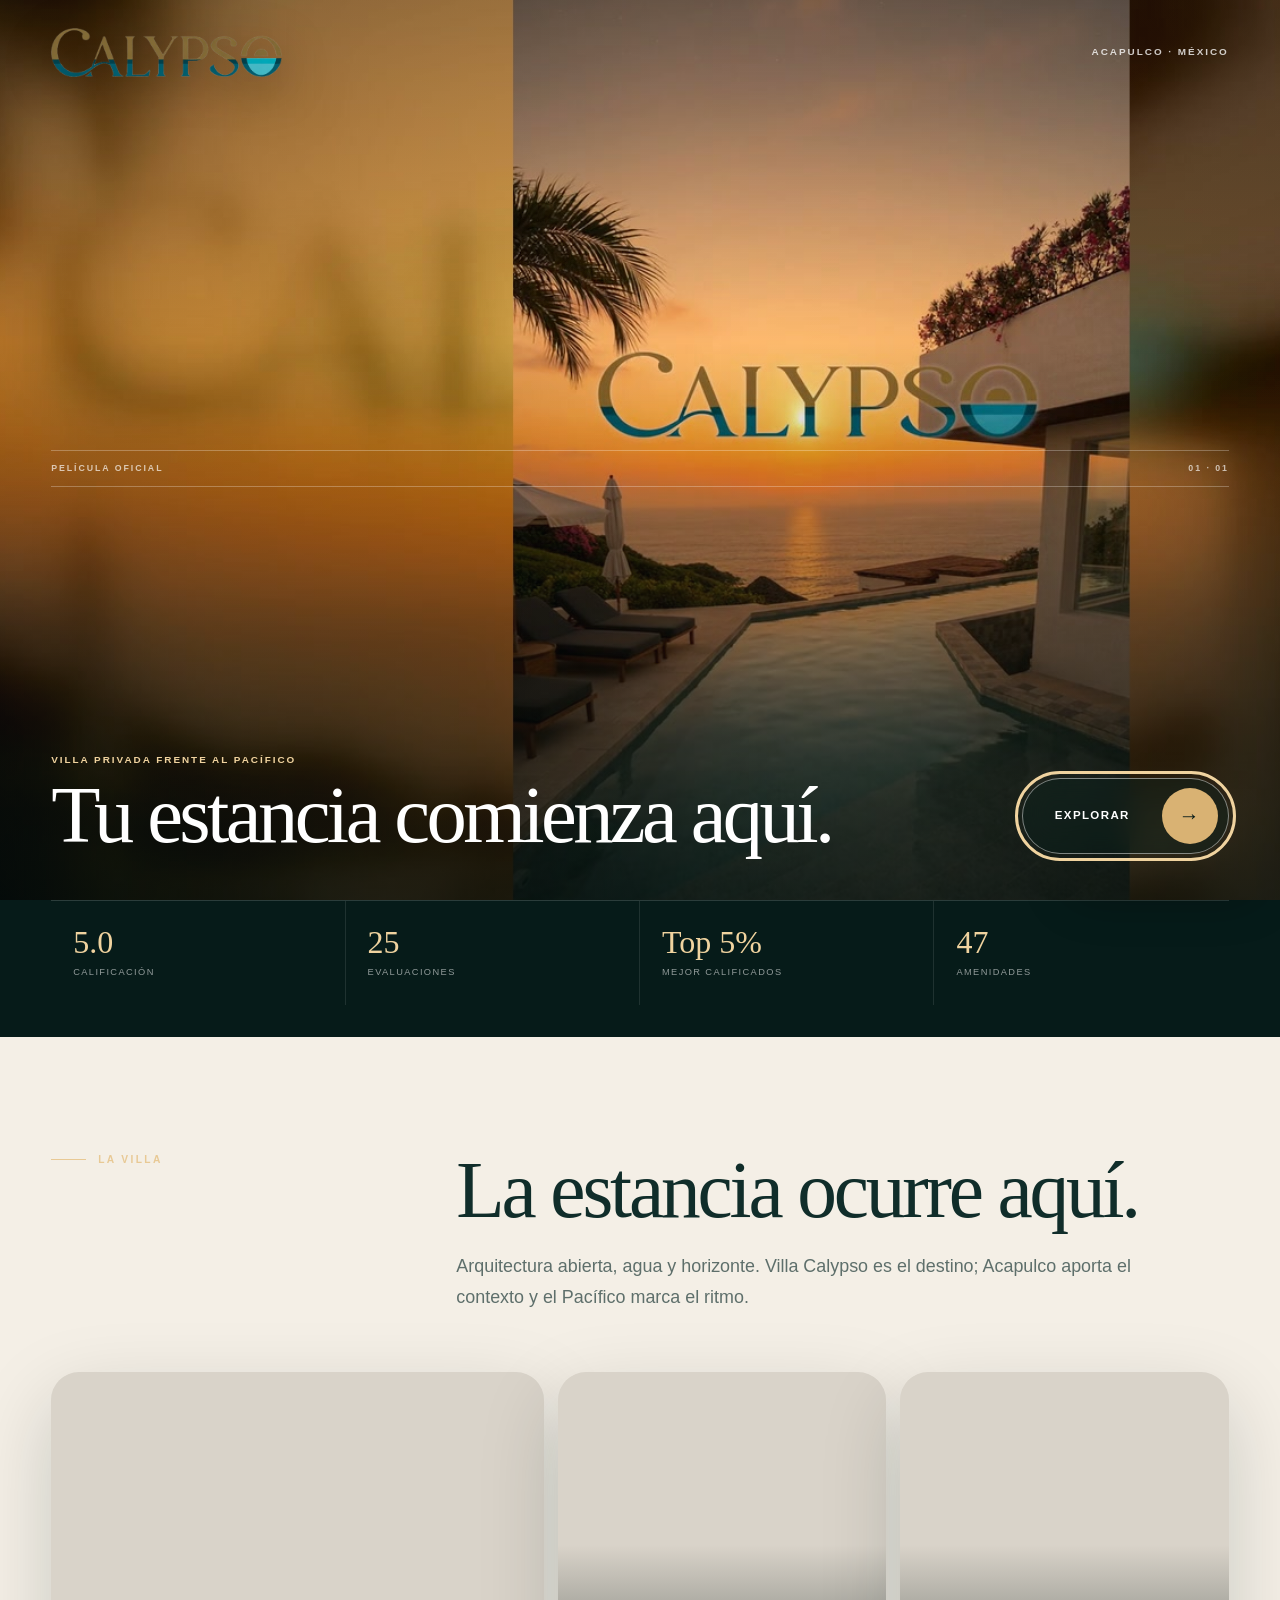
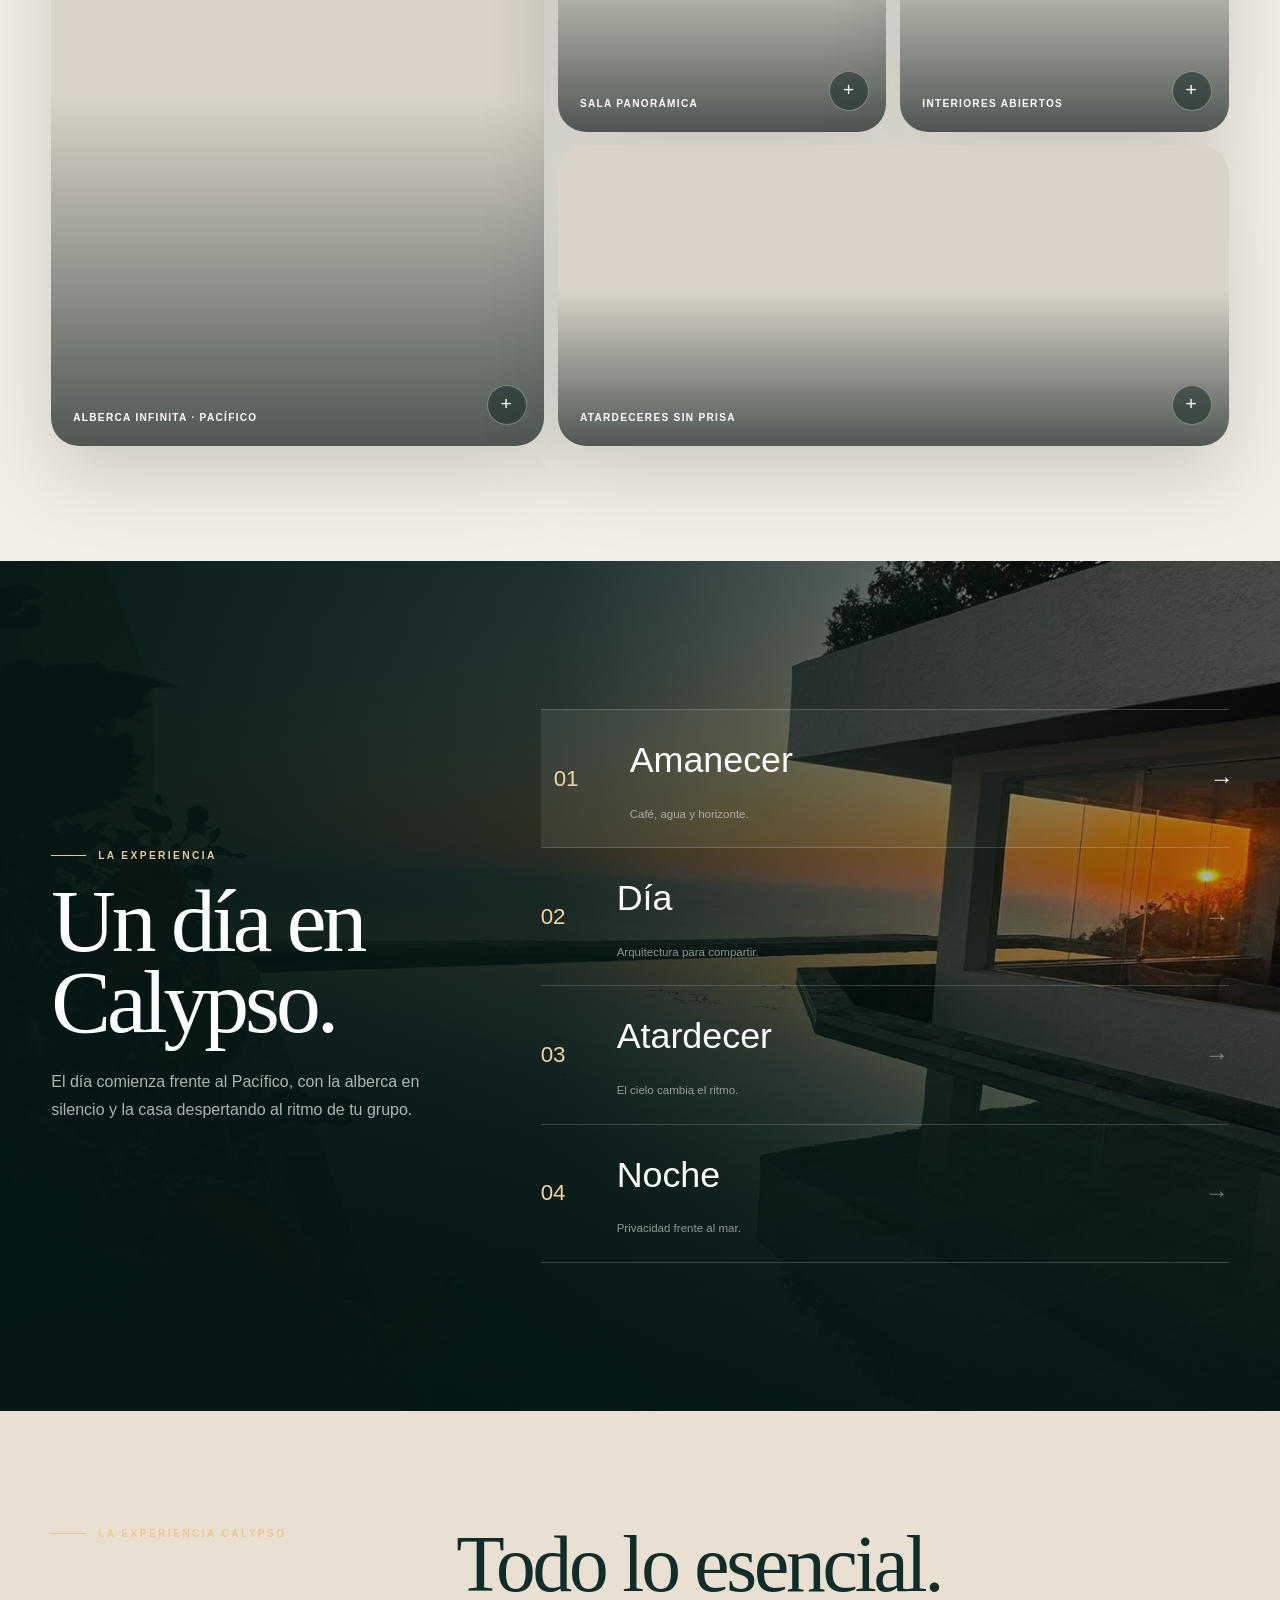
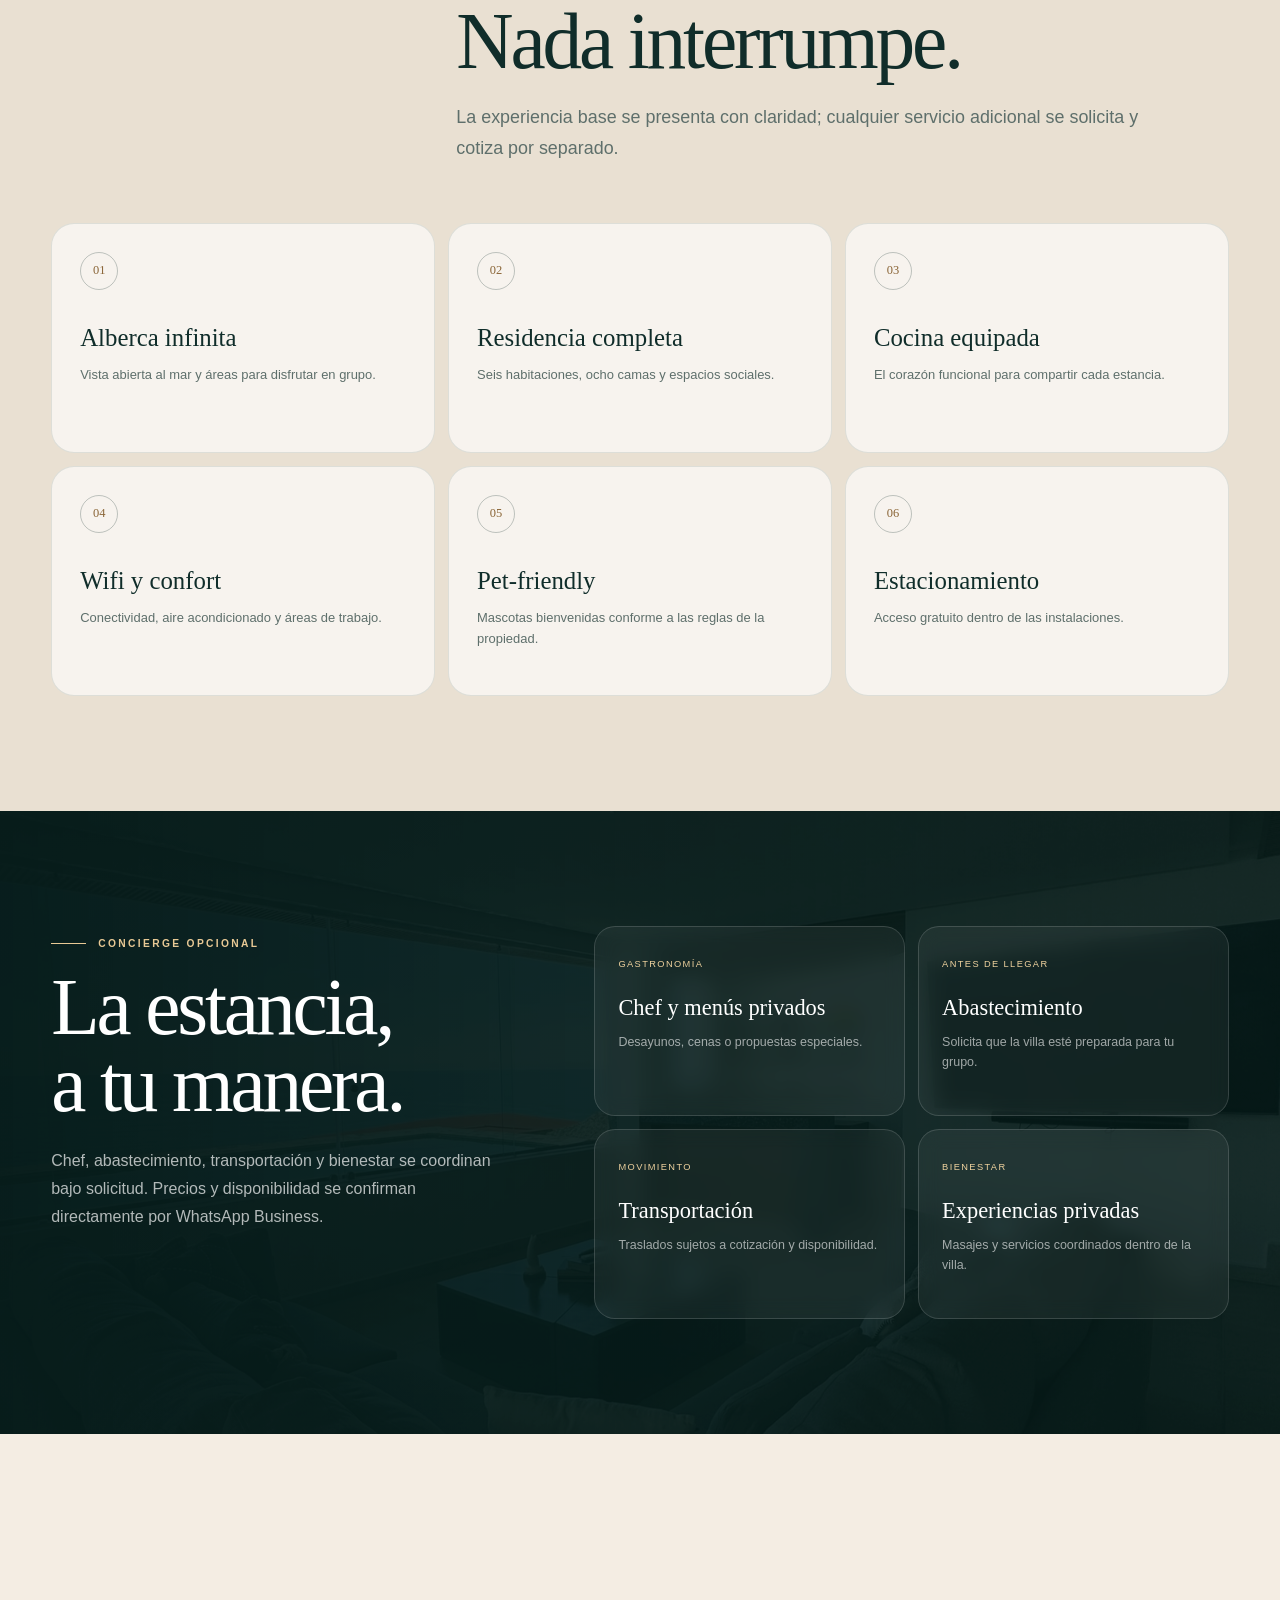
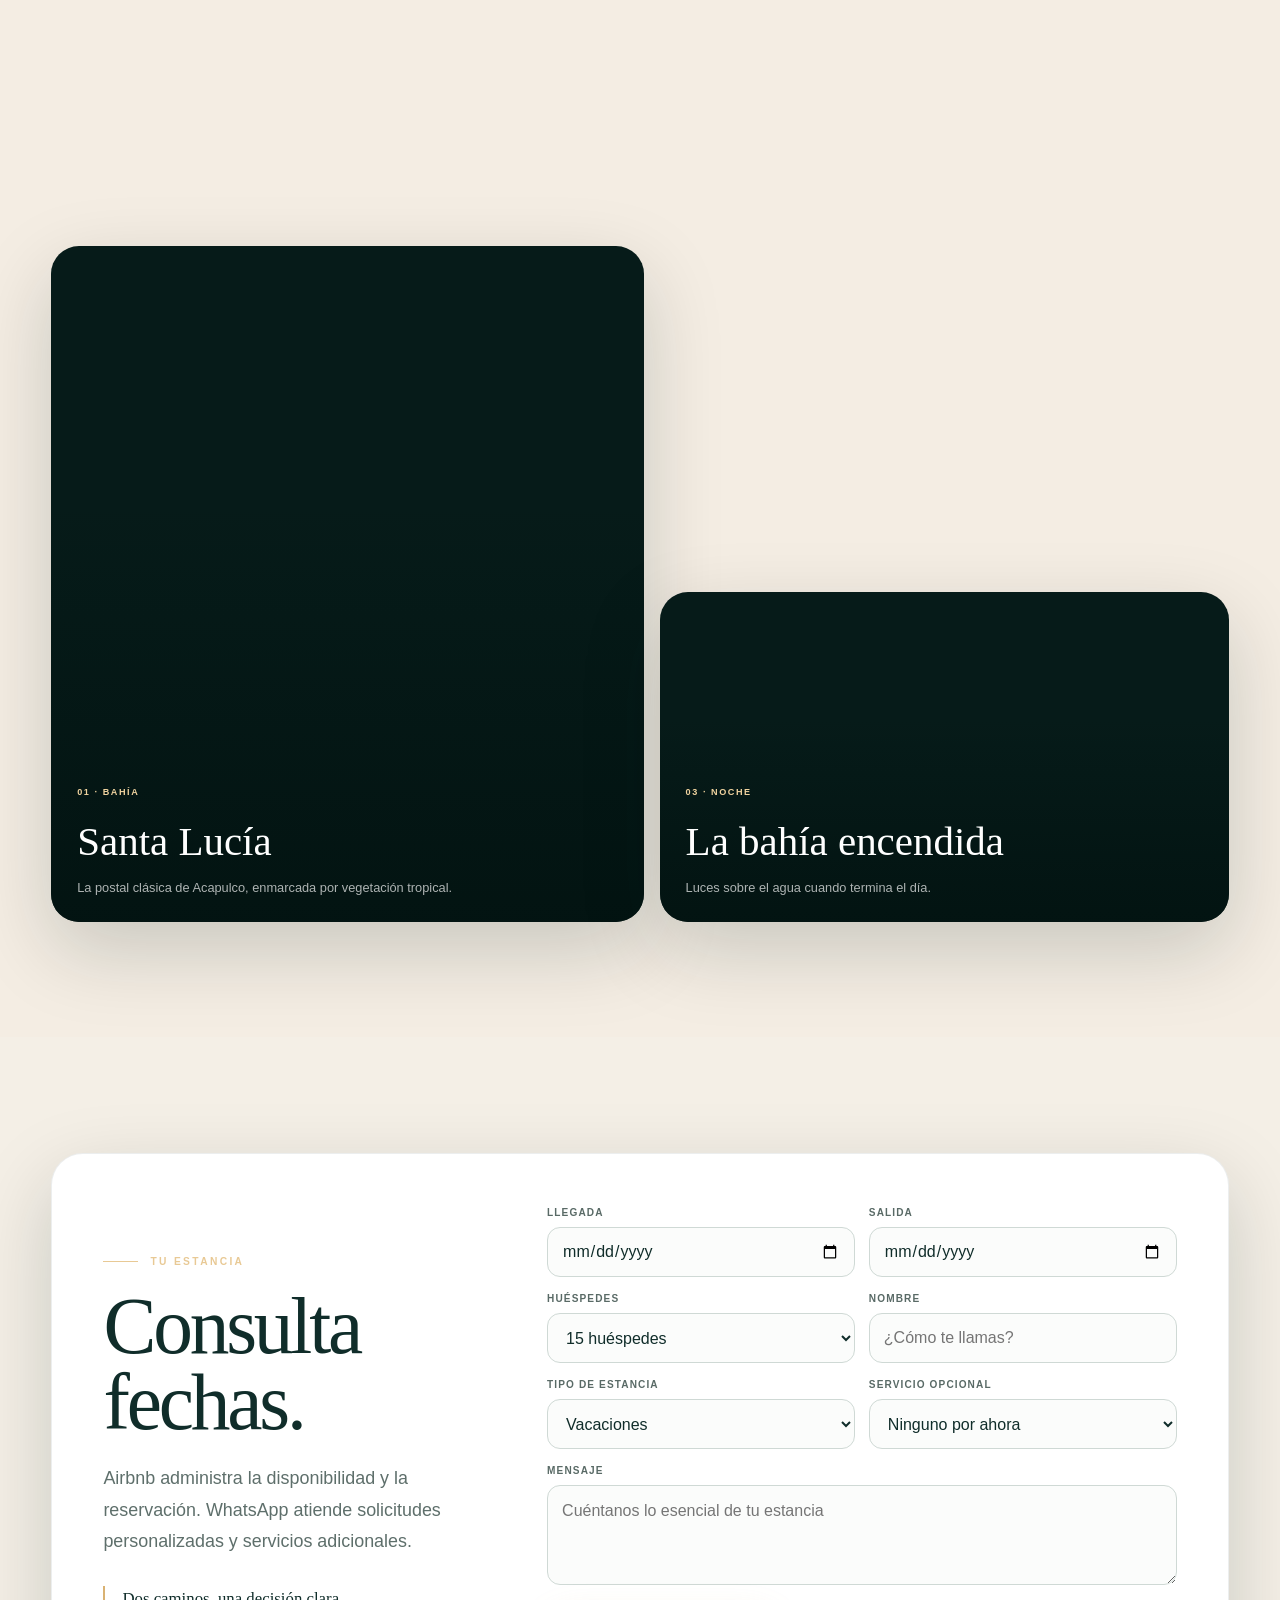
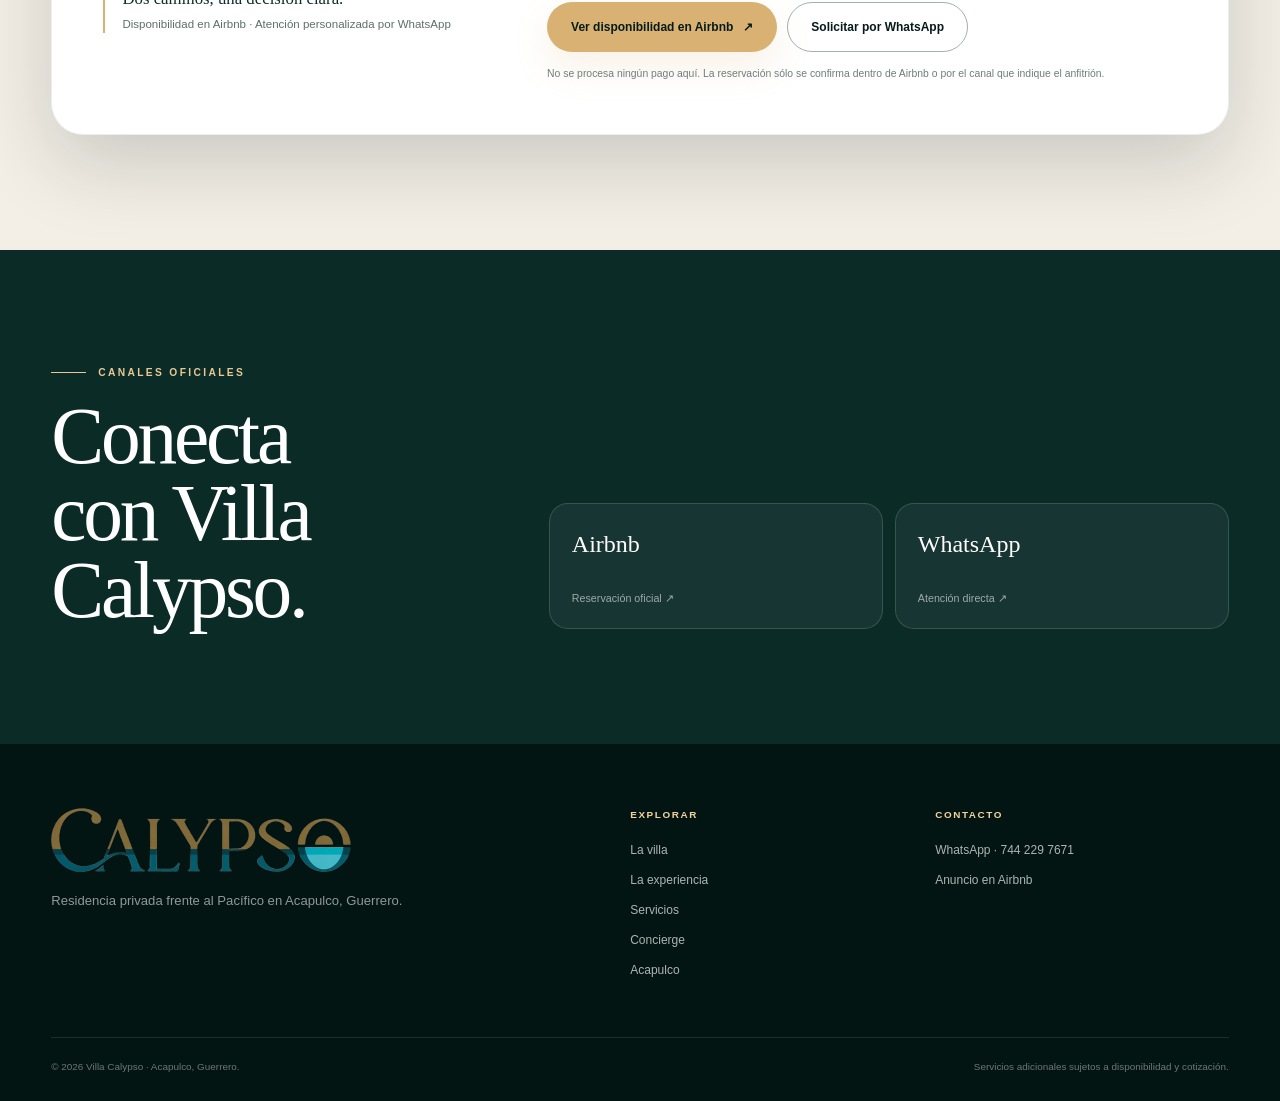
==== index.html @ e34ccbc2 "wip: redisenar experiencia visual de Villa Calypso" ====
<!doctype html>
<html lang="es-MX">
<head>
  <meta charset="utf-8">
  <meta name="viewport" content="width=device-width, initial-scale=1, viewport-fit=cover">
  <meta name="theme-color" content="#061b19">
  <meta name="color-scheme" content="light dark">
  <meta name="robots" content="index, follow, max-image-preview:large">
  <meta name="description" content="Villa Calypso es una villa privada frente al mar en Acapulco para hasta 15 huéspedes. Consulta disponibilidad en Airbnb o solicita atención personalizada por WhatsApp.">
  <title>Villa Calypso Acapulco | Villa privada frente al mar</title>

  <link rel="canonical" href="https://villacalypso.mx/">
  <link rel="manifest" href="./site.webmanifest">
  <link rel="icon" href="./assets/brand/icon-32.png" sizes="32x32" type="image/png">
  <link rel="apple-touch-icon" href="./assets/brand/icon-192.png">
  <link rel="preload" href="./assets/cinema/calypso-official-desktop.jpg" as="image" media="(min-width: 681px)" fetchpriority="high">
  <link rel="preload" href="./assets/cinema/calypso-official-mobile.jpg" as="image" media="(max-width: 680px)" fetchpriority="high">
  <link rel="preload" href="./assets/images/optimized/villa-hero-desktop-1920.avif" as="image" type="image/avif" media="(min-width: 681px)">
  <link rel="preload" href="./assets/images/optimized/villa-hero-mobile-900.avif" as="image" type="image/avif" media="(max-width: 680px)">
  <link rel="stylesheet" href="./assets/css/site.css">

  <meta property="og:locale" content="es_MX">
  <meta property="og:type" content="website">
  <meta property="og:site_name" content="Villa Calypso">
  <meta property="og:title" content="Villa Calypso Acapulco | Privacidad frente al Pacífico">
  <meta property="og:description" content="Una residencia completa con alberca infinita, seis habitaciones y atención directa del Superanfitrión.">
  <meta property="og:url" content="https://villacalypso.mx/">
  <meta property="og:image" content="https://villacalypso.mx/assets/brand/social-card.jpg">
  <meta property="og:image:width" content="1200">
  <meta property="og:image:height" content="630">
  <meta property="og:image:alt" content="Alberca y vista al Pacífico en Villa Calypso, Acapulco">
  <meta name="twitter:card" content="summary_large_image">
  <meta name="twitter:title" content="Villa Calypso Acapulco">
  <meta name="twitter:description" content="Villa privada frente al mar para hasta 15 huéspedes.">
  <meta name="twitter:image" content="https://villacalypso.mx/assets/brand/social-card.jpg">

  <script type="application/ld+json">
  {
    "@context": "https://schema.org",
    "@type": "VacationRental",
    "name": "Villa Calypso",
    "description": "Residencia privada frente al mar en Acapulco para hasta 15 huéspedes, con seis habitaciones, alberca y atención del Superanfitrión.",
    "url": "https://villacalypso.mx/",
    "sameAs": ["https://www.airbnb.mx/rooms/1324968381846668643"],
    "telephone": "+52 744 229 7671",
    "image": [
      "https://villacalypso.mx/assets/images/source/villa-pool-wide.jpg",
      "https://villacalypso.mx/assets/images/source/villa-lounge-wide.jpg",
      "https://villacalypso.mx/assets/images/source/villa-sunset-wide.jpg"
    ],
    "address": {
      "@type": "PostalAddress",
      "addressLocality": "Acapulco de Juárez",
      "addressRegion": "Guerrero",
      "addressCountry": "MX"
    },
    "occupancy": {
      "@type": "QuantitativeValue",
      "maxValue": 15
    },
    "numberOfBedrooms": 6,
    "petsAllowed": true
  }
  </script>
  <script>document.documentElement.classList.add('js');</script>
  <script src="./assets/js/config.js" defer></script>
  <script src="./assets/js/site.js" defer></script>
</head>
<body>
  <div class="site-intro" id="siteIntro" role="dialog" aria-modal="true" aria-labelledby="introTitle">
    <picture class="site-intro__poster" aria-hidden="true">
      <source media="(max-width: 680px)" srcset="./assets/cinema/calypso-official-mobile.jpg">
      <img src="./assets/cinema/calypso-official-desktop.jpg" width="1440" height="810" alt="" fetchpriority="high">
    </picture>
    <video class="site-intro__video" id="introVideo" muted autoplay loop playsinline preload="auto" poster="./assets/cinema/calypso-official-desktop.jpg" aria-hidden="true">
      <source media="(max-width: 680px)" src="./assets/cinema/calypso-official-mobile.mp4" type="video/mp4">
      <source src="./assets/cinema/calypso-official-desktop.mp4" type="video/mp4">
    </video>
    <div class="site-intro__shade" aria-hidden="true"></div>
    <div class="site-intro__edition" aria-hidden="true"><span>Película oficial</span><span>01 · 01</span></div>
    <div class="site-intro__top">
      <img src="./assets/brand/logo-calypso-600.png" width="600" height="127" alt="Villa Calypso">
      <span>Acapulco · México</span>
    </div>
    <div class="site-intro__content">
      <div>
        <p class="site-intro__kicker">Villa privada frente al Pacífico</p>
        <h1 id="introTitle">Tu estancia comienza aquí.</h1>
      </div>
      <button class="site-intro__explore" id="introExplore" type="button">
        <span>Explorar</span><span class="site-intro__arrow" aria-hidden="true">→</span>
      </button>
    </div>
  </div>

  <a class="skip-link" href="#contenido">Ir al contenido</a>

  <header class="site-header" id="siteHeader">
    <a class="brand" href="#inicio" aria-label="Villa Calypso, volver al inicio">
      <img src="./assets/brand/logo-calypso-600.png" width="600" height="127" alt="Villa Calypso">
    </a>
    <nav class="desktop-nav" aria-label="Navegación principal">
      <a href="#villa">La villa</a>
      <a href="#experiencia">La experiencia</a>
      <a href="#concierge">Concierge</a>
      <a href="#estancia">Tu estancia</a>
      <a class="button button--outline button--compact js-airbnb" href="https://www.airbnb.mx/rooms/1324968381846668643" target="_blank" rel="noopener noreferrer">Ver disponibilidad</a>
    </nav>
    <button class="menu-button" id="menuOpen" type="button" aria-expanded="false" aria-controls="mobileMenu" aria-label="Abrir menú">
      <span></span><span></span>
    </button>
  </header>

  <div class="menu-shell" id="menuShell" hidden>
    <button class="menu-backdrop" type="button" tabindex="-1" aria-label="Cerrar menú"></button>
    <aside class="mobile-menu" id="mobileMenu" role="dialog" aria-modal="true" aria-labelledby="mobileMenuTitle">
      <div class="mobile-menu__head">
        <img src="./assets/brand/logo-calypso-600.png" width="600" height="127" alt="Villa Calypso">
        <button class="icon-button" id="menuClose" type="button" aria-label="Cerrar menú">×</button>
      </div>
      <p class="mobile-menu__label" id="mobileMenuTitle">Explorar Villa Calypso</p>
      <nav aria-label="Navegación móvil">
        <a href="#villa">La villa</a>
        <a href="#experiencia">Un día en Calypso</a>
        <a href="#servicios">Servicios incluidos</a>
        <a href="#concierge">Concierge opcional</a>
        <a href="#acapulco">Acapulco</a>
        <a href="#estancia">Consultar estancia</a>
      </nav>
      <a class="button button--gold js-airbnb" href="https://www.airbnb.mx/rooms/1324968381846668643" target="_blank" rel="noopener noreferrer">Ver disponibilidad en Airbnb</a>
    </aside>
  </div>

  <main id="contenido">
    <section class="hero" id="inicio" aria-labelledby="heroTitle">
      <picture class="hero__poster" aria-hidden="true">
        <source media="(max-width: 680px)" type="image/avif" srcset="./assets/images/optimized/villa-hero-mobile-900.avif">
        <source media="(max-width: 680px)" type="image/webp" srcset="./assets/images/optimized/villa-hero-mobile-900.webp">
        <source type="image/avif" srcset="./assets/images/optimized/villa-hero-desktop-1920.avif">
        <source type="image/webp" srcset="./assets/images/optimized/villa-hero-desktop-1920.webp">
        <img src="./assets/images/optimized/villa-hero-desktop-1920.jpg" width="1920" height="1080" alt="" fetchpriority="high">
      </picture>
      <div class="hero__shade"></div>
      <div class="hero__content">
        <div class="hero__copy">
          <p class="eyebrow">Acapulco · Pacífico mexicano</p>
          <h1 id="heroTitle" tabindex="-1">Donde el horizonte <em>se vuelve hogar.</em></h1>
          <p class="hero__lead">Villa Calypso es una residencia privada frente al mar: amplitud, alberca infinita y hospitalidad pensadas para compartir sin renunciar a la privacidad.</p>
          <div class="button-row">
            <a class="button button--gold js-airbnb" href="https://www.airbnb.mx/rooms/1324968381846668643" target="_blank" rel="noopener noreferrer">Ver disponibilidad en Airbnb <span aria-hidden="true">↗</span></a>
            <a class="button button--glass js-whatsapp" data-intent="una estancia personalizada" href="https://wa.me/527442297671" target="_blank" rel="noopener noreferrer">Solicitar estancia por WhatsApp</a>
          </div>
          <dl class="hero-facts" aria-label="Capacidad de Villa Calypso">
            <div><dt>15</dt><dd>huéspedes</dd></div>
            <div><dt>6</dt><dd>habitaciones</dd></div>
            <div><dt>8</dt><dd>camas</dd></div>
            <div><dt>7</dt><dd>baños</dd></div>
          </dl>
        </div>
        <aside class="host-card">
          <p class="host-card__kicker">Atención directa</p>
          <h2>Tu Superanfitrión</h2>
          <p>Consulta fechas, distribución de habitaciones y servicios adicionales con atención personalizada.</p>
          <a class="button button--gold js-whatsapp" data-intent="hablar con el Superanfitrión" href="https://wa.me/527442297671" target="_blank" rel="noopener noreferrer">WhatsApp · 744 229 7671</a>
          <small>Tu mensaje incluirá un folio de seguimiento.</small>
        </aside>
      </div>
      <div class="hero__scroll" aria-hidden="true"><span></span>Descubre la villa</div>
    </section>

    <section class="trust-strip" aria-label="Datos verificados del anuncio en Airbnb">
      <div class="trust-strip__grid">
        <div><strong>5.0</strong><span>calificación</span></div>
        <div><strong>25</strong><span>evaluaciones</span></div>
        <div><strong>Top 5%</strong><span>mejor calificados</span></div>
        <div><strong>47</strong><span>amenidades</span></div>
      </div>
    </section>

    <section class="section villa-section" id="villa" aria-labelledby="villaTitle">
      <div class="container">
        <div class="section-heading">
          <p class="eyebrow reveal">La villa</p>
          <div>
            <h2 id="villaTitle" class="reveal">La estancia ocurre aquí.</h2>
            <p class="section-intro reveal">Arquitectura abierta, agua y horizonte. Villa Calypso es el destino; Acapulco aporta el contexto y el Pacífico marca el ritmo.</p>
          </div>
        </div>

        <div class="gallery gallery--editorial" aria-label="Galería de Villa Calypso">
          <button class="gallery-card gallery-card--main reveal" type="button" data-gallery-index="0" aria-label="Ampliar: alberca infinita frente al Pacífico">
            <picture>
              <source type="image/avif" srcset="./assets/images/optimized/villa-pool-wide-640.avif 640w, ./assets/images/optimized/villa-pool-wide-1024.avif 1024w, ./assets/images/optimized/villa-pool-wide-1600.avif 1600w, ./assets/images/optimized/villa-pool-wide-1920.avif 1920w" sizes="(max-width: 760px) 100vw, 46vw">
              <source type="image/webp" srcset="./assets/images/optimized/villa-pool-wide-640.webp 640w, ./assets/images/optimized/villa-pool-wide-1024.webp 1024w, ./assets/images/optimized/villa-pool-wide-1600.webp 1600w, ./assets/images/optimized/villa-pool-wide-1920.webp 1920w" sizes="(max-width: 760px) 100vw, 46vw">
              <img src="./assets/images/source/villa-pool-wide.jpg" width="1920" height="2560" alt="Alberca infinita de Villa Calypso frente al Pacífico durante la hora dorada" decoding="async">
            </picture>
            <span class="gallery-card__caption">Alberca infinita · Pacífico</span>
            <span class="gallery-card__action" aria-hidden="true">+</span>
          </button>
          <button class="gallery-card reveal" type="button" data-gallery-index="1" aria-label="Ampliar: sala panorámica de Villa Calypso">
            <picture>
              <source type="image/avif" srcset="./assets/images/optimized/villa-lounge-wide-640.avif 640w, ./assets/images/optimized/villa-lounge-wide-1024.avif 1024w, ./assets/images/optimized/villa-lounge-wide-1600.avif 1600w" sizes="(max-width: 760px) 100vw, 25vw">
              <source type="image/webp" srcset="./assets/images/optimized/villa-lounge-wide-640.webp 640w, ./assets/images/optimized/villa-lounge-wide-1024.webp 1024w, ./assets/images/optimized/villa-lounge-wide-1600.webp 1600w" sizes="(max-width: 760px) 100vw, 25vw">
              <img src="./assets/images/source/villa-lounge-wide.jpg" width="1920" height="2560" alt="Sala panorámica de Villa Calypso con vista al mar" loading="lazy" decoding="async">
            </picture>
            <span class="gallery-card__caption">Sala panorámica</span>
            <span class="gallery-card__action" aria-hidden="true">+</span>
          </button>
          <button class="gallery-card reveal" type="button" data-gallery-index="2" aria-label="Ampliar: interiores frente al Pacífico">
            <picture>
              <source type="image/avif" srcset="./assets/images/optimized/villa-interior-wide-640.avif 640w, ./assets/images/optimized/villa-interior-wide-1024.avif 1024w, ./assets/images/optimized/villa-interior-wide-1600.avif 1600w" sizes="(max-width: 760px) 100vw, 25vw">
              <source type="image/webp" srcset="./assets/images/optimized/villa-interior-wide-640.webp 640w, ./assets/images/optimized/villa-interior-wide-1024.webp 1024w, ./assets/images/optimized/villa-interior-wide-1600.webp 1600w" sizes="(max-width: 760px) 100vw, 25vw">
              <img src="./assets/images/source/villa-interior-wide.jpg" width="1920" height="2560" alt="Interior de Villa Calypso abierto hacia el Pacífico" loading="lazy" decoding="async">
            </picture>
            <span class="gallery-card__caption">Interiores abiertos</span>
            <span class="gallery-card__action" aria-hidden="true">+</span>
          </button>
          <button class="gallery-card gallery-card--wide reveal" type="button" data-gallery-index="3" aria-label="Ampliar: atardecer desde Villa Calypso">
            <picture>
              <source type="image/avif" srcset="./assets/images/optimized/villa-sunset-wide-640.avif 640w, ./assets/images/optimized/villa-sunset-wide-1024.avif 1024w, ./assets/images/optimized/villa-sunset-wide-1600.avif 1600w, ./assets/images/optimized/villa-sunset-wide-1920.avif 1920w" sizes="(max-width: 760px) 100vw, 50vw">
              <source type="image/webp" srcset="./assets/images/optimized/villa-sunset-wide-640.webp 640w, ./assets/images/optimized/villa-sunset-wide-1024.webp 1024w, ./assets/images/optimized/villa-sunset-wide-1600.webp 1600w, ./assets/images/optimized/villa-sunset-wide-1920.webp 1920w" sizes="(max-width: 760px) 100vw, 50vw">
              <img src="./assets/images/source/villa-sunset-wide.jpg" width="1920" height="2560" alt="Atardecer reflejado en la alberca de Villa Calypso" loading="lazy" decoding="async">
            </picture>
            <span class="gallery-card__caption">Atardeceres sin prisa</span>
            <span class="gallery-card__action" aria-hidden="true">+</span>
          </button>
        </div>
      </div>
    </section>

    <section class="journey-section" id="experiencia" aria-labelledby="journeyTitle">
      <div class="journey-stage" aria-hidden="true">
        <picture class="journey-slide is-active" data-journey-slide="0">
          <source type="image/avif" srcset="./assets/images/optimized/villa-pool-wide-1024.avif 1024w, ./assets/images/optimized/villa-pool-wide-1600.avif 1600w, ./assets/images/optimized/villa-pool-wide-1920.avif 1920w" sizes="100vw">
          <img src="./assets/images/source/villa-pool-wide.jpg" width="1920" height="2560" alt="" loading="lazy">
        </picture>
        <picture class="journey-slide" data-journey-slide="1">
          <source type="image/avif" srcset="./assets/images/optimized/villa-lounge-wide-1024.avif 1024w, ./assets/images/optimized/villa-lounge-wide-1600.avif 1600w, ./assets/images/optimized/villa-lounge-wide-1920.avif 1920w" sizes="100vw">
          <img src="./assets/images/source/villa-lounge-wide.jpg" width="1920" height="2560" alt="" loading="lazy">
        </picture>
        <picture class="journey-slide" data-journey-slide="2">
          <source type="image/avif" srcset="./assets/images/optimized/villa-sunset-wide-1024.avif 1024w, ./assets/images/optimized/villa-sunset-wide-1600.avif 1600w, ./assets/images/optimized/villa-sunset-wide-1920.avif 1920w" sizes="100vw">
          <img src="./assets/images/source/villa-sunset-wide.jpg" width="1920" height="2560" alt="" loading="lazy">
        </picture>
        <picture class="journey-slide" data-journey-slide="3">
          <source type="image/avif" srcset="./assets/images/optimized/villa-interior-wide-1024.avif 1024w, ./assets/images/optimized/villa-interior-wide-1600.avif 1600w, ./assets/images/optimized/villa-interior-wide-1920.avif 1920w" sizes="100vw">
          <img src="./assets/images/source/villa-interior-wide.jpg" width="1920" height="2560" alt="" loading="lazy">
        </picture>
      </div>
      <div class="journey-shade" aria-hidden="true"></div>
      <div class="container journey-inner">
        <div class="journey-copy reveal">
          <p class="eyebrow">La experiencia</p>
          <h2 id="journeyTitle">Un día en Calypso.</h2>
          <p id="journeyCopy" aria-live="polite">El día comienza frente al Pacífico, con la alberca en silencio y la casa despertando al ritmo de tu grupo.</p>
        </div>
        <div class="journey-tabs" role="tablist" aria-label="Momentos de una estancia en Villa Calypso">
          <button class="journey-tab is-active" type="button" role="tab" aria-selected="true" data-journey-index="0" data-journey-copy="El día comienza frente al Pacífico, con la alberca en silencio y la casa despertando al ritmo de tu grupo."><span>01</span><strong>Amanecer</strong><small>Café, agua y horizonte.</small><b aria-hidden="true">→</b></button>
          <button class="journey-tab" type="button" role="tab" aria-selected="false" data-journey-index="1" data-journey-copy="Los interiores abiertos permiten compartir sin perder la vista, la luz natural ni la sensación de amplitud."><span>02</span><strong>Día</strong><small>Arquitectura para compartir.</small><b aria-hidden="true">→</b></button>
          <button class="journey-tab" type="button" role="tab" aria-selected="false" data-journey-index="2" data-journey-copy="Cuando cae el sol, la villa se convierte en un mirador privado sobre el Pacífico."><span>03</span><strong>Atardecer</strong><small>El cielo cambia el ritmo.</small><b aria-hidden="true">→</b></button>
          <button class="journey-tab" type="button" role="tab" aria-selected="false" data-journey-index="3" data-journey-copy="La noche permanece dentro de la villa: conversación, privacidad y el mar como fondo."><span>04</span><strong>Noche</strong><small>Privacidad frente al mar.</small><b aria-hidden="true">→</b></button>
        </div>
      </div>
    </section>

    <section class="section services-section" id="servicios" aria-labelledby="servicesTitle">
      <div class="container">
        <div class="section-heading">
          <p class="eyebrow reveal">La experiencia Calypso</p>
          <div>
            <h2 id="servicesTitle" class="reveal">Todo lo esencial. Nada interrumpe.</h2>
            <p class="section-intro reveal">La experiencia base se presenta con claridad; cualquier servicio adicional se solicita y cotiza por separado.</p>
          </div>
        </div>
        <div class="service-grid">
          <article class="service-card reveal"><span>01</span><h3>Alberca infinita</h3><p>Vista abierta al mar y áreas para disfrutar en grupo.</p></article>
          <article class="service-card reveal"><span>02</span><h3>Residencia completa</h3><p>Seis habitaciones, ocho camas y espacios sociales.</p></article>
          <article class="service-card reveal"><span>03</span><h3>Cocina equipada</h3><p>El corazón funcional para compartir cada estancia.</p></article>
          <article class="service-card reveal"><span>04</span><h3>Wifi y confort</h3><p>Conectividad, aire acondicionado y áreas de trabajo.</p></article>
          <article class="service-card reveal"><span>05</span><h3>Pet-friendly</h3><p>Mascotas bienvenidas conforme a las reglas de la propiedad.</p></article>
          <article class="service-card reveal"><span>06</span><h3>Estacionamiento</h3><p>Acceso gratuito dentro de las instalaciones.</p></article>
        </div>
      </div>
    </section>

    <section class="section concierge-section" id="concierge" aria-labelledby="conciergeTitle">
      <div class="concierge-section__media" aria-hidden="true"></div>
      <div class="container concierge-grid">
        <div class="concierge-copy">
          <p class="eyebrow reveal">Concierge opcional</p>
          <h2 id="conciergeTitle" class="reveal">La estancia, a tu manera.</h2>
          <p class="reveal">Chef, abastecimiento, transportación y bienestar se coordinan bajo solicitud. Precios y disponibilidad se confirman directamente por WhatsApp Business.</p>
          <div class="button-row reveal">
            <a class="button button--gold js-whatsapp" data-intent="servicios de concierge" href="https://wa.me/527442297671" target="_blank" rel="noopener noreferrer">Solicitar concierge</a>
            <a class="button button--glass" id="catalogLink" href="https://wa.me/c/527442297671" target="_blank" rel="noopener noreferrer">Ver catálogo Business</a>
          </div>
        </div>
        <div class="concierge-list">
          <article class="reveal"><span>Gastronomía</span><h3>Chef y menús privados</h3><p>Desayunos, cenas o propuestas especiales.</p></article>
          <article class="reveal"><span>Antes de llegar</span><h3>Abastecimiento</h3><p>Solicita que la villa esté preparada para tu grupo.</p></article>
          <article class="reveal"><span>Movimiento</span><h3>Transportación</h3><p>Traslados sujetos a cotización y disponibilidad.</p></article>
          <article class="reveal"><span>Bienestar</span><h3>Experiencias privadas</h3><p>Masajes y servicios coordinados dentro de la villa.</p></article>
        </div>
      </div>
    </section>

    <section class="section destination-section" id="acapulco" aria-labelledby="contextTitle">
      <div class="container">
        <div class="section-heading destination-heading">
          <p class="eyebrow reveal">El contexto</p>
          <div>
            <h2 id="contextTitle" class="reveal">Calypso es la experiencia. <em>Acapulco, el horizonte.</em></h2>
            <p class="section-intro reveal">Bahía, costa y noches frente al Pacífico. La ciudad acompaña la estancia; la villa permanece como el centro.</p>
          </div>
        </div>
        <div class="destination-grid" aria-label="Galería de Acapulco">
          <article class="destination-card destination-card--tall reveal">
            <picture>
              <source type="image/avif" srcset="./assets/images/optimized/acapulco-bay-day-640.avif 640w, ./assets/images/optimized/acapulco-bay-day-1024.avif 1024w, ./assets/images/optimized/acapulco-bay-day-1600.avif 1600w" sizes="(max-width: 760px) 100vw, 42vw">
              <source type="image/webp" srcset="./assets/images/optimized/acapulco-bay-day-640.webp 640w, ./assets/images/optimized/acapulco-bay-day-1024.webp 1024w, ./assets/images/optimized/acapulco-bay-day-1600.webp 1600w" sizes="(max-width: 760px) 100vw, 42vw">
              <img src="./assets/images/source/acapulco-bay-day.jpg" width="1944" height="2896" alt="Bahía de Acapulco entre palmeras" loading="lazy" decoding="async">
            </picture>
            <div><span>01 · Bahía</span><h3>Santa Lucía</h3><p>La postal clásica de Acapulco, enmarcada por vegetación tropical.</p></div>
          </article>
          <article class="destination-card reveal">
            <picture>
              <source type="image/avif" srcset="./assets/images/optimized/acapulco-coast-640.avif 640w, ./assets/images/optimized/acapulco-coast-1024.avif 1024w, ./assets/images/optimized/acapulco-coast-1600.avif 1600w" sizes="(max-width: 760px) 100vw, 42vw">
              <source type="image/webp" srcset="./assets/images/optimized/acapulco-coast-640.webp 640w, ./assets/images/optimized/acapulco-coast-1024.webp 1024w, ./assets/images/optimized/acapulco-coast-1600.webp 1600w" sizes="(max-width: 760px) 100vw, 42vw">
              <img src="./assets/images/source/acapulco-coast.jpg" width="2400" height="3001" alt="Costa rocosa y mar azul en Acapulco" loading="lazy" decoding="async">
            </picture>
            <div><span>02 · Costa</span><h3>Pacífico abierto</h3><p>Roca, agua y la geografía que define a la ciudad.</p></div>
          </article>
          <article class="destination-card destination-card--wide reveal">
            <picture>
              <source type="image/avif" srcset="./assets/images/optimized/acapulco-night-1024.avif 1024w, ./assets/images/optimized/acapulco-night-1600.avif 1600w, ./assets/images/optimized/acapulco-night-2400.avif 2400w" sizes="(max-width: 760px) 100vw, 42vw">
              <source type="image/webp" srcset="./assets/images/optimized/acapulco-night-1024.webp 1024w, ./assets/images/optimized/acapulco-night-1600.webp 1600w, ./assets/images/optimized/acapulco-night-2400.webp 2400w" sizes="(max-width: 760px) 100vw, 42vw">
              <img src="./assets/images/source/acapulco-night.jpg" width="2400" height="1056" alt="Panorama nocturno de la bahía de Acapulco" loading="lazy" decoding="async">
            </picture>
            <div><span>03 · Noche</span><h3>La bahía encendida</h3><p>Luces sobre el agua cuando termina el día.</p></div>
          </article>
        </div>
      </div>
    </section>

    <section class="section booking-section" id="estancia" aria-labelledby="bookingTitle">
      <div class="container booking-card">
        <div class="booking-card__intro">
          <p class="eyebrow reveal">Tu estancia</p>
          <h2 id="bookingTitle" class="reveal">Consulta fechas.</h2>
          <p class="section-intro reveal">Airbnb administra la disponibilidad y la reservación. WhatsApp atiende solicitudes personalizadas y servicios adicionales.</p>
          <div class="channel-note reveal">
            <strong>Dos caminos, una decisión clara.</strong>
            <span>Disponibilidad en Airbnb · Atención personalizada por WhatsApp</span>
          </div>
        </div>
        <form class="booking-form" id="bookingForm" novalidate>
          <div class="field">
            <label for="checkin">Llegada</label>
            <input id="checkin" name="checkin" type="date" required>
          </div>
          <div class="field">
            <label for="checkout">Salida</label>
            <input id="checkout" name="checkout" type="date" required>
          </div>
          <div class="field">
            <label for="guests">Huéspedes</label>
            <select id="guests" name="guests">
              <option value="2">2 huéspedes</option><option value="4">4 huéspedes</option><option value="6">6 huéspedes</option><option value="8">8 huéspedes</option><option value="10">10 huéspedes</option><option value="12">12 huéspedes</option><option value="15" selected>15 huéspedes</option>
            </select>
          </div>
          <div class="field">
            <label for="guestName">Nombre</label>
            <input id="guestName" name="guestName" type="text" autocomplete="name" maxlength="80" placeholder="¿Cómo te llamas?">
          </div>
          <div class="field">
            <label for="occasion">Tipo de estancia</label>
            <select id="occasion" name="occasion">
              <option>Vacaciones</option><option>Reunión familiar</option><option>Celebración</option><option>Retiro privado</option><option>Otro</option>
            </select>
          </div>
          <div class="field">
            <label for="optionalService">Servicio opcional</label>
            <select id="optionalService" name="optionalService">
              <option value="Ninguno">Ninguno por ahora</option><option>Chef</option><option>Abastecimiento</option><option>Transportación</option><option>Bienestar</option><option>Otro</option>
            </select>
          </div>
          <div class="field field--full">
            <label for="message">Mensaje</label>
            <textarea id="message" name="message" rows="3" maxlength="500" placeholder="Cuéntanos lo esencial de tu estancia"></textarea>
          </div>
          <p class="form-status field--full" id="formStatus" role="alert" aria-live="polite"></p>
          <div class="booking-actions field--full">
            <button class="button button--gold" type="button" id="bookingAirbnb">Ver disponibilidad en Airbnb <span aria-hidden="true">↗</span></button>
            <button class="button button--dark-outline" type="button" id="bookingWhatsApp">Solicitar por WhatsApp</button>
          </div>
          <p class="form-note field--full">No se procesa ningún pago aquí. La reservación sólo se confirma dentro de Airbnb o por el canal que indique el anfitrión.</p>
        </form>
      </div>
    </section>

    <section class="section social-section" id="redes" aria-labelledby="socialTitle">
      <div class="container social-inner">
        <div>
          <p class="eyebrow reveal">Canales oficiales</p>
          <h2 id="socialTitle" class="reveal">Conecta con Villa Calypso.</h2>
        </div>
        <div class="social-links" id="socialLinks">
          <a class="social-link js-airbnb" href="https://www.airbnb.mx/rooms/1324968381846668643" target="_blank" rel="noopener noreferrer"><span>Airbnb</span><small>Reservación oficial ↗</small></a>
          <a class="social-link js-whatsapp" data-intent="conocer más sobre Villa Calypso" href="https://wa.me/527442297671" target="_blank" rel="noopener noreferrer"><span>WhatsApp</span><small>Atención directa ↗</small></a>
          <a class="social-link" id="socialInstagram" hidden><span>Instagram</span><small>Fotos y novedades ↗</small></a>
          <a class="social-link" id="socialFacebook" hidden><span>Facebook</span><small>Comunidad ↗</small></a>
          <a class="social-link" id="socialTiktok" hidden><span>TikTok</span><small>Video y experiencias ↗</small></a>
        </div>
      </div>
    </section>
  </main>

  <footer class="site-footer">
    <div class="container footer-grid">
      <div class="footer-brand">
        <img src="./assets/brand/logo-calypso-600.png" width="600" height="127" alt="Villa Calypso">
        <p>Residencia privada frente al Pacífico en Acapulco, Guerrero.</p>
      </div>
      <div>
        <h2>Explorar</h2>
        <a href="#villa">La villa</a><a href="#experiencia">La experiencia</a><a href="#servicios">Servicios</a><a href="#concierge">Concierge</a><a href="#acapulco">Acapulco</a>
      </div>
      <div>
        <h2>Contacto</h2>
        <a class="js-whatsapp" data-intent="contactar a Villa Calypso" href="https://wa.me/527442297671" target="_blank" rel="noopener noreferrer">WhatsApp · 744 229 7671</a>
        <a class="js-airbnb" href="https://www.airbnb.mx/rooms/1324968381846668643" target="_blank" rel="noopener noreferrer">Anuncio en Airbnb</a>
      </div>
    </div>
    <div class="container footer-bottom">
      <span>© <span id="currentYear">2026</span> Villa Calypso · Acapulco, Guerrero.</span>
      <span>Servicios adicionales sujetos a disponibilidad y cotización.</span>
    </div>
  </footer>

  <a class="whatsapp-float js-whatsapp" data-intent="una consulta desde el sitio web" href="https://wa.me/527442297671" target="_blank" rel="noopener noreferrer" aria-label="Hablar con Villa Calypso por WhatsApp">
    <span aria-hidden="true">WA</span><strong>Hablar con el anfitrión</strong>
  </a>

  <div class="lightbox" id="lightbox" role="dialog" aria-modal="true" aria-labelledby="lightboxTitle" hidden>
    <button class="lightbox__backdrop" type="button" aria-label="Cerrar galería"></button>
    <div class="lightbox__dialog">
      <div class="lightbox__bar">
        <p id="lightboxTitle">Galería Villa Calypso</p>
        <button class="icon-button" id="lightboxClose" type="button" aria-label="Cerrar galería">×</button>
      </div>
      <figure>
        <img id="lightboxImage" src="./assets/images/source/villa-pool-wide.jpg" width="1920" height="2560" alt="">
        <figcaption id="lightboxCaption"></figcaption>
      </figure>
      <div class="lightbox__controls">
        <button type="button" id="lightboxPrev" aria-label="Imagen anterior">← Anterior</button>
        <span id="lightboxCounter" aria-live="polite"></span>
        <button type="button" id="lightboxNext" aria-label="Imagen siguiente">Siguiente →</button>
      </div>
    </div>
  </div>

  <div class="toast" id="toast" role="status" aria-live="polite"></div>
</body>
</html>
---- assets/css/site.css ----
:root {
  --deep: #061b19;
  --deep-soft: #0b2b27;
  --ink: #102d2a;
  --gold: #d9b273;
  --gold-light: #f0d39f;
  --sand: #f4efe6;
  --sand-dark: #e9e0d2;
  --white: #ffffff;
  --muted: #5e6f6b;
  --line: rgba(16, 45, 42, 0.14);
  --line-dark: rgba(255, 255, 255, 0.15);
  --shadow: 0 28px 80px rgba(4, 28, 25, 0.18);
  --radius: 28px;
  --ease: cubic-bezier(0.2, 0.75, 0.2, 1);
}

*,
*::before,
*::after {
  box-sizing: border-box;
}

html {
  background: var(--deep);
  scroll-behavior: smooth;
  scroll-padding-top: 88px;
}

body {
  margin: 0;
  overflow-x: hidden;
  background: var(--sand);
  color: var(--ink);
  font-family: Arial, Helvetica, sans-serif;
  font-size: 16px;
  line-height: 1.5;
  text-rendering: optimizeLegibility;
}

body.is-locked,
body.intro-active {
  overflow: hidden;
  touch-action: none;
}

img,
video,
picture {
  display: block;
  max-width: 100%;
}

button,
input,
select,
textarea {
  color: inherit;
  font: inherit;
}

button,
a {
  -webkit-tap-highlight-color: transparent;
}

button {
  cursor: pointer;
}

a {
  color: inherit;
  text-decoration: none;
}

h1,
h2,
h3,
p {
  overflow-wrap: break-word;
}

h1,
h2,
h3 {
  font-family: Georgia, "Times New Roman", serif;
  font-weight: 400;
}

::selection {
  background: var(--gold);
  color: var(--deep);
}

:focus-visible {
  outline: 3px solid var(--gold-light);
  outline-offset: 4px;
}

[hidden] {
  display: none !important;
}

.site-intro {
  display: none;
}

.enhanced .site-intro {
  position: fixed;
  z-index: 6000;
  inset: 0;
  display: grid;
  min-height: 100svh;
  overflow: hidden;
  background: var(--deep);
  color: var(--white);
  opacity: 1;
  visibility: visible;
  transition: opacity 0.75s var(--ease), visibility 0.75s;
}

.enhanced .site-intro.is-leaving {
  opacity: 0;
  visibility: hidden;
  pointer-events: none;
}

.site-intro__poster,
.site-intro__poster img,
.site-intro__video,
.site-intro__shade {
  position: absolute;
  inset: 0;
  width: 100%;
  height: 100%;
}

.site-intro__poster img,
.site-intro__video {
  object-fit: cover;
  object-position: center;
}

.site-intro__poster {
  transform: scale(1.02);
}

.site-intro__video {
  z-index: 1;
  opacity: 0;
  filter: saturate(1.08) contrast(1.04) brightness(0.96);
  transform: scale(1.055);
  transition: opacity 0.9s ease;
}

.site-intro.is-video-ready .site-intro__video {
  opacity: 1;
}

.site-intro__shade {
  z-index: 2;
  background:
    linear-gradient(180deg, rgba(2, 14, 13, 0.28) 0%, transparent 38%, rgba(2, 14, 13, 0.7) 100%),
    linear-gradient(90deg, rgba(2, 14, 13, 0.18), transparent 52%, rgba(2, 14, 13, 0.06));
}

.site-intro__edition {
  position: absolute;
  z-index: 3;
  top: 50%;
  left: 4vw;
  right: 4vw;
  display: flex;
  justify-content: space-between;
  padding: 11px 0;
  border-top: 1px solid rgba(255, 255, 255, 0.27);
  border-bottom: 1px solid rgba(255, 255, 255, 0.27);
  color: rgba(255, 255, 255, 0.67);
  font-size: 0.55rem;
  font-weight: 700;
  letter-spacing: 0.22em;
  text-transform: uppercase;
}

.site-intro__top,
.site-intro__content {
  position: relative;
  z-index: 3;
  width: calc(100% - 8vw);
  margin-inline: auto;
}

.site-intro__top {
  display: flex;
  align-items: center;
  justify-content: space-between;
  align-self: start;
  padding-top: max(28px, env(safe-area-inset-top));
}

.site-intro__top img {
  width: clamp(180px, 18vw, 260px);
  height: auto;
  filter: drop-shadow(0 8px 24px rgba(0, 0, 0, 0.32));
}

.site-intro__top span,
.site-intro__kicker {
  color: rgba(255, 255, 255, 0.78);
  font-size: 0.62rem;
  font-weight: 700;
  letter-spacing: 0.2em;
  text-transform: uppercase;
}

.site-intro__content {
  display: flex;
  align-items: end;
  justify-content: space-between;
  gap: 40px;
  align-self: end;
  padding-bottom: max(46px, env(safe-area-inset-bottom));
}

.site-intro__kicker {
  margin: 0 0 10px;
  color: var(--gold-light);
}

.site-intro h1 {
  max-width: 860px;
  margin: 0;
  font-size: clamp(3rem, 6.3vw, 7.2rem);
  letter-spacing: -0.045em;
  line-height: 0.95;
  text-wrap: balance;
}

.site-intro__explore {
  display: inline-flex;
  flex: 0 0 auto;
  align-items: center;
  gap: 32px;
  min-height: 76px;
  padding: 9px 10px 9px 32px;
  border: 1px solid rgba(255, 255, 255, 0.46);
  border-radius: 999px;
  background: rgba(5, 31, 28, 0.38);
  color: var(--white);
  font-size: 0.72rem;
  font-weight: 700;
  letter-spacing: 0.12em;
  text-transform: uppercase;
  backdrop-filter: blur(15px);
  transition: color 0.3s ease, background 0.3s ease, border-color 0.3s ease, transform 0.3s var(--ease);
}

.site-intro__explore:hover {
  border-color: var(--gold-light);
  background: var(--gold-light);
  color: var(--deep);
  transform: translateY(-2px);
}

.site-intro__arrow {
  display: grid;
  width: 56px;
  height: 56px;
  place-items: center;
  border-radius: 50%;
  background: var(--gold);
  color: var(--deep);
  font-size: 1.3rem;
  transition: transform 0.3s var(--ease);
}

.site-intro__explore:hover .site-intro__arrow {
  transform: translateX(3px);
}

.skip-link {
  position: fixed;
  z-index: 5000;
  left: 18px;
  top: 14px;
  padding: 12px 16px;
  border-radius: 999px;
  background: var(--white);
  color: var(--deep);
  font-weight: 700;
  transform: translateY(-160%);
  transition: transform 0.2s ease;
}

.skip-link:focus {
  transform: translateY(0);
}

.container {
  width: min(1380px, calc(100% - 8vw));
  margin-inline: auto;
}

.site-header {
  position: fixed;
  z-index: 1200;
  top: 0;
  left: 0;
  right: 0;
  display: flex;
  align-items: center;
  justify-content: space-between;
  min-height: 82px;
  padding: 16px 4vw;
  color: var(--white);
  transition: min-height 0.35s var(--ease), background 0.35s ease, border-color 0.35s ease;
}

.site-header.is-scrolled {
  min-height: 68px;
  background: rgba(5, 28, 25, 0.91);
  border-bottom: 1px solid rgba(255, 255, 255, 0.08);
  box-shadow: 0 12px 35px rgba(0, 0, 0, 0.14);
  backdrop-filter: blur(18px);
}

.brand {
  display: block;
  width: clamp(170px, 17vw, 245px);
}

.brand img {
  width: 100%;
  height: auto;
  filter: drop-shadow(0 5px 16px rgba(0, 0, 0, 0.28));
}

.desktop-nav {
  display: flex;
  align-items: center;
  gap: clamp(16px, 2vw, 30px);
}

.desktop-nav > a:not(.button) {
  position: relative;
  padding-block: 10px;
  color: rgba(255, 255, 255, 0.82);
  font-size: 0.75rem;
}

.desktop-nav > a:not(.button)::after {
  content: "";
  position: absolute;
  left: 0;
  right: 100%;
  bottom: 5px;
  height: 1px;
  background: var(--gold-light);
  transition: right 0.3s var(--ease);
}

.desktop-nav > a:not(.button):hover {
  color: var(--white);
}

.desktop-nav > a:not(.button):hover::after {
  right: 0;
}

.menu-button {
  display: none;
  width: 48px;
  height: 48px;
  padding: 0 13px;
  border: 1px solid rgba(255, 255, 255, 0.28);
  border-radius: 50%;
  background: rgba(255, 255, 255, 0.07);
}

.menu-button span {
  display: block;
  width: 100%;
  height: 1px;
  margin-block: 6px;
  background: var(--white);
}

.menu-shell {
  position: fixed;
  z-index: 2200;
  inset: 0;
}

.menu-backdrop {
  position: absolute;
  inset: 0;
  width: 100%;
  border: 0;
  background: rgba(0, 0, 0, 0.58);
  cursor: default;
  backdrop-filter: blur(5px);
}

.mobile-menu {
  position: absolute;
  top: 0;
  right: 0;
  bottom: 0;
  display: flex;
  flex-direction: column;
  width: min(430px, 91vw);
  padding: 24px;
  overflow-y: auto;
  background: var(--deep);
  color: var(--white);
  box-shadow: -28px 0 70px rgba(0, 0, 0, 0.35);
  animation: menu-in 0.42s var(--ease) both;
}

.mobile-menu__head {
  display: flex;
  align-items: center;
  justify-content: space-between;
  gap: 18px;
}

.mobile-menu__head img {
  width: 190px;
  height: auto;
}

.mobile-menu__label {
  margin: 52px 0 12px;
  color: var(--gold-light);
  font-size: 0.66rem;
  letter-spacing: 0.2em;
  text-transform: uppercase;
}

.mobile-menu nav {
  margin-bottom: 28px;
}

.mobile-menu nav a {
  display: block;
  padding: 17px 4px;
  border-bottom: 1px solid rgba(255, 255, 255, 0.11);
  font-family: Georgia, "Times New Roman", serif;
  font-size: 1.45rem;
}

.mobile-menu > .button {
  margin-top: auto;
}

.icon-button {
  display: inline-grid;
  place-items: center;
  width: 48px;
  height: 48px;
  flex: 0 0 auto;
  border: 1px solid currentColor;
  border-radius: 50%;
  background: transparent;
  color: inherit;
  font-size: 1.9rem;
  line-height: 1;
}

@keyframes menu-in {
  from { transform: translateX(105%); }
  to { transform: translateX(0); }
}

.button {
  display: inline-flex;
  min-height: 50px;
  align-items: center;
  justify-content: center;
  gap: 10px;
  padding: 13px 23px;
  border: 1px solid transparent;
  border-radius: 999px;
  font-size: 0.75rem;
  font-weight: 700;
  line-height: 1.2;
  text-align: center;
  transition: transform 0.3s var(--ease), background 0.3s ease, border-color 0.3s ease, color 0.3s ease;
}

.button:hover {
  transform: translateY(-3px);
}

.button--compact {
  min-height: 42px;
  padding: 10px 18px;
}

.button--gold {
  background: var(--gold);
  color: var(--deep);
  box-shadow: 0 15px 35px rgba(217, 178, 115, 0.18);
}

.button--gold:hover {
  background: var(--gold-light);
}

.button--outline,
.button--glass {
  border-color: rgba(255, 255, 255, 0.38);
  background: rgba(255, 255, 255, 0.06);
  color: var(--white);
  backdrop-filter: blur(12px);
}

.button--outline:hover,
.button--glass:hover {
  border-color: var(--white);
  background: var(--white);
  color: var(--deep);
}

.button--dark-outline {
  border-color: rgba(16, 45, 42, 0.38);
  background: transparent;
  color: var(--deep);
}

.button--dark-outline:hover {
  border-color: var(--deep);
  background: var(--deep);
  color: var(--white);
}

.button-row {
  display: flex;
  flex-wrap: wrap;
  gap: 11px;
}

.hero {
  position: relative;
  min-height: max(760px, 100svh);
  overflow: hidden;
  background: var(--deep);
  color: var(--white);
}

.hero__poster,
.hero__poster img,
.hero__shade {
  position: absolute;
  inset: 0;
  width: 100%;
  height: 100%;
}

.hero__poster img {
  object-fit: cover;
  object-position: center;
}

.hero__poster {
  transform: none;
}

.hero__poster img {
  filter: saturate(1.06) contrast(1.03);
}

.hero__shade {
  z-index: 2;
  background:
    linear-gradient(180deg, rgba(2, 14, 13, 0.28) 0%, rgba(2, 14, 13, 0.15) 38%, rgba(2, 14, 13, 0.9) 100%),
    linear-gradient(90deg, rgba(3, 23, 20, 0.86) 0%, rgba(3, 23, 20, 0.4) 48%, rgba(3, 23, 20, 0.12) 72%);
}

.hero__content {
  position: relative;
  z-index: 3;
  display: grid;
  grid-template-columns: minmax(0, 1.25fr) minmax(340px, 0.46fr);
  gap: clamp(38px, 7vw, 110px);
  align-items: end;
  width: min(1420px, calc(100% - 8vw));
  min-height: max(760px, 100svh);
  margin-inline: auto;
  padding: 148px 0 76px;
}

.eyebrow {
  display: flex;
  align-items: center;
  gap: 12px;
  margin: 0;
  color: #e8c995;
  font-size: 0.64rem;
  font-weight: 700;
  letter-spacing: 0.23em;
  text-transform: uppercase;
}

.eyebrow::before {
  content: "";
  width: 35px;
  height: 1px;
  flex: 0 0 auto;
  background: currentColor;
}

.hero h1 {
  max-width: 1030px;
  margin: 23px 0 27px;
  font-size: clamp(4.1rem, 8.4vw, 8.3rem);
  letter-spacing: -0.052em;
  line-height: 0.84;
  text-wrap: balance;
}

.hero h1 em {
  display: block;
  margin-left: clamp(0px, 9vw, 145px);
  color: var(--gold-light);
  font-weight: 400;
}

.hero__lead {
  max-width: 720px;
  margin: 0;
  color: rgba(255, 255, 255, 0.8);
  font-size: clamp(1rem, 1.45vw, 1.35rem);
  font-weight: 300;
  line-height: 1.68;
}

.hero .button-row {
  margin-top: 30px;
}

.hero-facts {
  display: flex;
  flex-wrap: wrap;
  gap: clamp(18px, 3vw, 40px);
  margin: 31px 0 0;
}

.hero-facts div {
  min-width: 72px;
}

.hero-facts dt {
  color: var(--gold-light);
  font-family: Georgia, "Times New Roman", serif;
  font-size: 1.82rem;
  line-height: 1;
}

.hero-facts dd {
  margin: 7px 0 0;
  color: rgba(255, 255, 255, 0.59);
  font-size: 0.58rem;
  letter-spacing: 0.13em;
  text-transform: uppercase;
}

.host-card {
  padding: 29px;
  border: 1px solid rgba(255, 255, 255, 0.2);
  border-radius: var(--radius);
  background: rgba(5, 35, 31, 0.45);
  box-shadow: 0 24px 70px rgba(0, 0, 0, 0.18);
  backdrop-filter: blur(18px);
}

.host-card__kicker {
  margin: 0;
  color: var(--gold-light);
  font-size: 0.6rem;
  font-weight: 700;
  letter-spacing: 0.18em;
  text-transform: uppercase;
}

.host-card h2 {
  margin: 7px 0 12px;
  font-size: clamp(2rem, 2.35vw, 2.55rem);
  line-height: 1.05;
  overflow-wrap: normal;
  hyphens: none;
}

.host-card > p:not(.host-card__kicker) {
  margin: 0 0 20px;
  color: rgba(255, 255, 255, 0.7);
  font-size: 0.83rem;
  line-height: 1.65;
}

.host-card .button {
  width: 100%;
}

.host-card small {
  display: block;
  margin-top: 13px;
  color: rgba(255, 255, 255, 0.5);
  font-size: 0.62rem;
  text-align: center;
}

.hero__scroll {
  position: absolute;
  z-index: 4;
  right: 4vw;
  bottom: 28px;
  display: flex;
  align-items: center;
  gap: 12px;
  color: rgba(255, 255, 255, 0.6);
  font-size: 0.58rem;
  letter-spacing: 0.16em;
  text-transform: uppercase;
}

.hero__scroll span {
  width: 38px;
  height: 1px;
  background: var(--gold-light);
}

@keyframes hero-poster {
  to { transform: scale(1.12) translate3d(-0.7%, 0.5%, 0); }
}

.trust-strip {
  padding: 0 4vw 32px;
  background: var(--deep);
  color: var(--white);
}

.trust-strip__grid {
  display: grid;
  grid-template-columns: repeat(4, 1fr);
  width: min(1420px, 100%);
  margin-inline: auto;
  border-top: 1px solid var(--line-dark);
}

.trust-strip__grid > div {
  padding: 25px 22px;
  border-right: 1px solid rgba(255, 255, 255, 0.1);
}

.trust-strip__grid > div:last-child {
  border-right: 0;
}

.trust-strip strong,
.trust-strip span {
  display: block;
}

.trust-strip strong {
  color: var(--gold-light);
  font-family: Georgia, "Times New Roman", serif;
  font-size: 2rem;
  font-weight: 400;
  line-height: 1;
}

.trust-strip span {
  margin-top: 8px;
  color: rgba(255, 255, 255, 0.56);
  font-size: 0.58rem;
  letter-spacing: 0.15em;
  text-transform: uppercase;
}

.section {
  padding: clamp(82px, 9vw, 132px) 0;
}

.section-heading {
  display: grid;
  grid-template-columns: 0.58fr 1.42fr;
  gap: 7vw;
  align-items: start;
  margin-bottom: 58px;
}

.section h2,
.destination-section h2,
.social-section h2 {
  margin: 0;
  font-size: clamp(3.1rem, 6.2vw, 5.6rem);
  letter-spacing: -0.04em;
  line-height: 0.97;
  text-wrap: balance;
}

.section-intro {
  max-width: 720px;
  margin: 22px 0 0;
  color: var(--muted);
  font-size: clamp(0.98rem, 1.4vw, 1.12rem);
  line-height: 1.75;
}

.villa-section {
  background: var(--sand);
}

.gallery {
  display: grid;
  grid-template-columns: 1.2fr 0.8fr 0.8fr;
  grid-template-rows: 360px 300px;
  gap: 14px;
}

.gallery-card {
  position: relative;
  min-height: 0;
  overflow: hidden;
  padding: 0;
  border: 0;
  border-radius: var(--radius);
  background: #d9d3c9;
  box-shadow: var(--shadow);
  color: var(--white);
  text-align: left;
}

.gallery-card--main {
  grid-row: 1 / 3;
}

.gallery-card--wide {
  grid-column: 2 / 4;
}

.gallery-card picture,
.gallery-card picture::after,
.gallery-card img {
  position: absolute;
  inset: 0;
  width: 100%;
  height: 100%;
}

.gallery-card picture::after {
  content: "";
  background: linear-gradient(180deg, transparent 48%, rgba(2, 18, 16, 0.64));
}

.gallery-card img {
  object-fit: cover;
  transition: transform 0.9s var(--ease), filter 0.9s ease;
}

.gallery-card:hover img,
.gallery-card:focus-visible img {
  transform: scale(1.045);
  filter: saturate(1.08);
}

.gallery-card__caption,
.gallery-card__action {
  position: absolute;
  z-index: 2;
  bottom: 21px;
}

.gallery-card__caption {
  left: 22px;
  max-width: calc(100% - 125px);
  font-size: 0.63rem;
  font-weight: 700;
  letter-spacing: 0.13em;
  text-transform: uppercase;
}

.gallery-card__action {
  right: 17px;
  display: grid;
  width: 40px;
  height: 40px;
  place-items: center;
  padding: 0;
  border: 1px solid rgba(255, 255, 255, 0.35);
  border-radius: 999px;
  background: rgba(5, 28, 25, 0.45);
  font-size: 1.2rem;
  letter-spacing: 0.08em;
  text-transform: uppercase;
  backdrop-filter: blur(10px);
}

.services-section {
  background: var(--sand-dark);
}

.journey-section {
  position: relative;
  min-height: 850px;
  overflow: hidden;
  background: var(--deep);
  color: var(--white);
}

.journey-stage,
.journey-slide,
.journey-slide img,
.journey-shade {
  position: absolute;
  inset: 0;
  width: 100%;
  height: 100%;
}

.journey-slide {
  opacity: 0;
  transform: scale(1.035);
  transition: opacity 0.9s ease, transform 7s linear;
}

.journey-slide.is-active {
  opacity: 1;
  transform: scale(1.1);
}

.journey-slide img {
  object-fit: cover;
  object-position: center 54%;
}

.journey-shade {
  z-index: 1;
  background:
    linear-gradient(90deg, rgba(3, 23, 21, 0.97) 0%, rgba(3, 23, 21, 0.84) 43%, rgba(3, 23, 21, 0.28) 100%),
    linear-gradient(0deg, rgba(3, 23, 21, 0.86), transparent 56%);
}

.journey-inner {
  position: relative;
  z-index: 2;
  display: grid;
  grid-template-columns: 0.72fr 1.28fr;
  gap: 8vw;
  align-items: center;
  min-height: 850px;
  padding-block: 110px;
}

.journey-copy h2 {
  max-width: 650px;
  margin: 18px 0 26px;
  font-size: clamp(3.8rem, 7vw, 7.4rem);
  letter-spacing: -0.045em;
  line-height: 0.9;
}

.journey-copy > p:last-child {
  max-width: 540px;
  margin: 0;
  color: rgba(255, 255, 255, 0.68);
  font-size: 1rem;
  line-height: 1.75;
}

.journey-tabs {
  border-top: 1px solid rgba(255, 255, 255, 0.22);
}

.journey-tab {
  display: grid;
  grid-template-columns: 58px 1fr auto;
  gap: 18px;
  align-items: center;
  width: 100%;
  padding: 24px 0;
  border: 0;
  border-bottom: 1px solid rgba(255, 255, 255, 0.18);
  background: transparent;
  color: var(--white);
  text-align: left;
  cursor: pointer;
  transition: padding 0.35s var(--ease), background 0.35s ease;
}

.journey-tab:hover,
.journey-tab.is-active {
  padding-left: 13px;
  background: linear-gradient(90deg, rgba(255, 255, 255, 0.08), transparent);
}

.journey-tab > span {
  grid-row: 1 / 3;
  color: var(--gold-light);
  font-family: var(--font-display);
  font-size: 1.4rem;
}

.journey-tab strong {
  font-family: var(--font-display);
  font-size: clamp(1.6rem, 2.8vw, 2.35rem);
  font-weight: 400;
}

.journey-tab small {
  grid-column: 2;
  color: rgba(255, 255, 255, 0.54);
  font-size: 0.72rem;
}

.journey-tab b {
  grid-column: 3;
  grid-row: 1 / 3;
  opacity: 0.4;
  font-size: 1.5rem;
  transition: opacity 0.3s ease, transform 0.3s var(--ease);
}

.journey-tab.is-active b {
  opacity: 1;
  transform: translateX(5px);
}

.service-grid {
  display: grid;
  grid-template-columns: repeat(3, 1fr);
  gap: 13px;
}

.service-card {
  min-height: 230px;
  padding: 28px;
  border: 1px solid rgba(16, 45, 42, 0.11);
  border-radius: 23px;
  background: rgba(255, 255, 255, 0.62);
  transition: transform 0.35s var(--ease), background 0.35s ease;
}

.service-card:hover {
  transform: translateY(-5px);
  background: rgba(255, 255, 255, 0.9);
}

.service-card > span {
  display: inline-grid;
  place-items: center;
  width: 38px;
  height: 38px;
  border: 1px solid rgba(16, 45, 42, 0.25);
  border-radius: 50%;
  color: #8b6638;
  font-family: Georgia, "Times New Roman", serif;
  font-size: 0.78rem;
}

.service-card h3 {
  margin: 29px 0 8px;
  font-size: 1.55rem;
}

.service-card p {
  max-width: 330px;
  margin: 0;
  color: var(--muted);
  font-size: 0.81rem;
  line-height: 1.65;
}

.concierge-section {
  position: relative;
  overflow: hidden;
  background: var(--deep);
  color: var(--white);
}

.concierge-section__media {
  position: absolute;
  inset: 0;
  background-image:
    linear-gradient(90deg, rgba(6, 27, 25, 0.97), rgba(6, 27, 25, 0.77)),
    image-set(
      url("../images/optimized/villa-interior-wide-1600.avif") type("image/avif"),
      url("../images/optimized/villa-interior-wide-1600.webp") type("image/webp")
    );
  background-position: center;
  background-size: cover;
  opacity: 0.58;
}

.concierge-grid {
  position: relative;
  z-index: 1;
  display: grid;
  grid-template-columns: 0.82fr 1.18fr;
  gap: 8vw;
  align-items: center;
}

.concierge-copy h2 {
  margin-top: 18px;
}

.concierge-copy > p:not(.eyebrow) {
  max-width: 620px;
  margin: 24px 0 0;
  color: rgba(255, 255, 255, 0.69);
  line-height: 1.75;
}

.concierge-copy .button-row {
  margin-top: 28px;
}

.concierge-list {
  display: grid;
  grid-template-columns: 1fr 1fr;
  gap: 13px;
}

.concierge-list article {
  min-height: 190px;
  padding: 23px;
  border: 1px solid var(--line-dark);
  border-radius: 21px;
  background: rgba(255, 255, 255, 0.055);
  backdrop-filter: blur(10px);
}

.concierge-list span {
  color: var(--gold-light);
  font-size: 0.58rem;
  letter-spacing: 0.15em;
  text-transform: uppercase;
}

.concierge-list h3 {
  margin: 17px 0 8px;
  font-size: 1.4rem;
}

.concierge-list p {
  margin: 0;
  color: rgba(255, 255, 255, 0.6);
  font-size: 0.78rem;
  line-height: 1.6;
}

.destination-section {
  overflow: hidden;
  background: #f4ede3;
}

.destination-section h2 em {
  display: block;
  color: var(--coral);
  font-weight: 400;
}

.destination-grid {
  display: grid;
  grid-template-columns: 1.02fr 0.98fr;
  grid-template-rows: 330px 330px;
  gap: 16px;
}

.destination-card {
  position: relative;
  overflow: hidden;
  min-height: 0;
  border-radius: var(--radius);
  background: var(--deep);
  color: var(--white);
  box-shadow: var(--shadow);
}

.destination-card--tall {
  grid-row: 1 / 3;
}

.destination-card picture,
.destination-card picture::after,
.destination-card img {
  position: absolute;
  inset: 0;
  width: 100%;
  height: 100%;
}

.destination-card picture::after {
  content: "";
  background: linear-gradient(180deg, transparent 38%, rgba(2, 18, 16, 0.82));
}

.destination-card img {
  object-fit: cover;
  transition: transform 1s var(--ease), filter 1s ease;
}

.destination-card:hover img {
  transform: scale(1.05);
  filter: saturate(1.08);
}

.destination-card > div {
  position: absolute;
  z-index: 2;
  left: 26px;
  right: 26px;
  bottom: 24px;
}

.destination-card span {
  color: var(--gold-light);
  font-size: 0.57rem;
  font-weight: 700;
  letter-spacing: 0.17em;
  text-transform: uppercase;
}

.destination-card h3 {
  margin: 9px 0 6px;
  font-size: clamp(2rem, 3.2vw, 3.4rem);
}

.destination-card p {
  max-width: 520px;
  margin: 0;
  color: rgba(255, 255, 255, 0.68);
  font-size: 0.8rem;
  line-height: 1.55;
}

.booking-section {
  background: var(--sand);
}

.booking-card {
  display: grid;
  grid-template-columns: 0.72fr 1.28fr;
  gap: clamp(42px, 7vw, 105px);
  align-items: center;
  padding: clamp(28px, 4vw, 58px);
  border: 1px solid rgba(16, 45, 42, 0.08);
  border-radius: 32px;
  background: var(--white);
  box-shadow: var(--shadow);
}

.booking-card h2 {
  margin-top: 18px;
}

.channel-note {
  margin-top: 28px;
  padding-left: 17px;
  border-left: 2px solid var(--gold);
}

.channel-note strong,
.channel-note span {
  display: block;
}

.channel-note strong {
  font-family: Georgia, "Times New Roman", serif;
  font-size: 1.05rem;
  font-weight: 400;
}

.channel-note span {
  margin-top: 5px;
  color: var(--muted);
  font-size: 0.72rem;
}

.booking-form {
  display: grid;
  grid-template-columns: 1fr 1fr;
  gap: 14px;
}

.field {
  display: flex;
  flex-direction: column;
  gap: 7px;
}

.field--full {
  grid-column: 1 / -1;
}

.field label {
  color: #596a66;
  font-size: 0.63rem;
  font-weight: 700;
  letter-spacing: 0.11em;
  text-transform: uppercase;
}

.field input,
.field select,
.field textarea {
  width: 100%;
  min-height: 50px;
  border: 1px solid #cfd9d5;
  border-radius: 13px;
  background: #fbfcfb;
  color: var(--ink);
}

.field input,
.field select {
  padding: 0 14px;
}

.field textarea {
  min-height: 92px;
  padding: 13px 14px;
  resize: vertical;
}

.field input:hover,
.field select:hover,
.field textarea:hover {
  border-color: #91a49e;
}

.field input:focus,
.field select:focus,
.field textarea:focus {
  border-color: var(--deep-soft);
  outline: 2px solid rgba(11, 43, 39, 0.18);
  outline-offset: 1px;
}

.field [aria-invalid="true"] {
  border-color: #a4372e;
  background: #fff8f7;
}

.form-status {
  min-height: 0;
  margin: 0;
  color: #8f2f28;
  font-size: 0.75rem;
  font-weight: 700;
}

.form-status:empty {
  display: none;
}

.booking-actions {
  display: flex;
  flex-wrap: wrap;
  gap: 10px;
  margin-top: 3px;
}

.form-note {
  margin: 0;
  color: #6f7d7a;
  font-size: 0.65rem;
  line-height: 1.55;
}

.social-section {
  background: var(--deep-soft);
  color: var(--white);
}

.social-inner {
  display: grid;
  grid-template-columns: 0.75fr 1.25fr;
  gap: 7vw;
  align-items: end;
}

.social-section h2 {
  margin-top: 18px;
}

.social-links {
  display: grid;
  grid-template-columns: repeat(2, 1fr);
  gap: 12px;
}

.social-link {
  display: flex;
  min-height: 126px;
  flex-direction: column;
  justify-content: space-between;
  padding: 22px;
  border: 1px solid var(--line-dark);
  border-radius: 19px;
  background: rgba(255, 255, 255, 0.05);
  transition: transform 0.3s var(--ease), border-color 0.3s ease, background 0.3s ease;
}

.social-link:hover {
  transform: translateY(-4px);
  border-color: var(--gold);
  background: rgba(255, 255, 255, 0.08);
}

.social-link span {
  font-family: Georgia, "Times New Roman", serif;
  font-size: 1.5rem;
}

.social-link small {
  color: rgba(255, 255, 255, 0.58);
  font-size: 0.67rem;
}

.site-footer {
  padding: 64px 0 26px;
  background: #031513;
  color: var(--white);
}

.footer-grid {
  display: grid;
  grid-template-columns: 1.25fr 0.55fr 0.75fr;
  gap: 7vw;
}

.footer-brand img {
  width: min(300px, 80%);
  height: auto;
}

.footer-brand p {
  max-width: 450px;
  margin-top: 18px;
  color: rgba(255, 255, 255, 0.56);
  font-size: 0.82rem;
  line-height: 1.7;
}

.footer-grid h2 {
  margin: 0 0 18px;
  color: var(--gold-light);
  font-family: Arial, Helvetica, sans-serif;
  font-size: 0.62rem;
  font-weight: 700;
  letter-spacing: 0.16em;
  text-transform: uppercase;
}

.footer-grid > div:not(.footer-brand) a {
  display: block;
  width: fit-content;
  margin: 12px 0;
  color: rgba(255, 255, 255, 0.68);
  font-size: 0.75rem;
}

.footer-grid a:hover {
  color: var(--white);
}

.footer-bottom {
  display: flex;
  justify-content: space-between;
  gap: 18px;
  margin-top: 46px;
  padding-top: 22px;
  border-top: 1px solid rgba(255, 255, 255, 0.1);
  color: rgba(255, 255, 255, 0.42);
  font-size: 0.62rem;
}

.whatsapp-float {
  position: fixed;
  z-index: 1150;
  right: 18px;
  bottom: max(18px, env(safe-area-inset-bottom));
  display: flex;
  min-height: 54px;
  align-items: center;
  gap: 10px;
  padding: 9px 17px 9px 9px;
  border: 1px solid rgba(255, 255, 255, 0.32);
  border-radius: 999px;
  background: #178c4a;
  color: var(--white);
  box-shadow: 0 18px 45px rgba(0, 0, 0, 0.27);
  transition: transform 0.3s var(--ease), background 0.3s ease;
}

.whatsapp-float:hover {
  transform: translateY(-3px);
  background: #11793f;
}

.whatsapp-float > span {
  display: grid;
  place-items: center;
  width: 36px;
  height: 36px;
  border-radius: 50%;
  background: rgba(255, 255, 255, 0.17);
  font-size: 0.7rem;
  font-weight: 800;
}

.whatsapp-float strong {
  font-size: 0.72rem;
}

.lightbox {
  position: fixed;
  z-index: 3000;
  inset: 0;
  display: grid;
  place-items: center;
  padding: 18px;
}

.lightbox__backdrop {
  position: absolute;
  inset: 0;
  width: 100%;
  border: 0;
  background: rgba(0, 0, 0, 0.88);
  cursor: default;
  backdrop-filter: blur(10px);
}

.lightbox__dialog {
  position: relative;
  z-index: 1;
  display: grid;
  width: min(1050px, 96vw);
  max-height: calc(100svh - 36px);
  grid-template-rows: auto minmax(0, 1fr) auto;
  overflow: hidden;
  border: 1px solid rgba(255, 255, 255, 0.18);
  border-radius: 24px;
  background: var(--deep);
  color: var(--white);
  box-shadow: 0 35px 100px rgba(0, 0, 0, 0.5);
}

.lightbox__bar,
.lightbox__controls {
  display: flex;
  align-items: center;
  justify-content: space-between;
  gap: 14px;
  padding: 13px 17px;
}

.lightbox__bar {
  border-bottom: 1px solid var(--line-dark);
}

.lightbox__bar p {
  margin: 0;
  color: var(--gold-light);
  font-size: 0.65rem;
  letter-spacing: 0.16em;
  text-transform: uppercase;
}

.lightbox__bar .icon-button {
  width: 42px;
  height: 42px;
}

.lightbox figure {
  display: grid;
  min-height: 0;
  grid-template-columns: minmax(0, 1fr);
  margin: 0;
  overflow: hidden;
  background: #02100f;
}

.lightbox figure img {
  width: 100%;
  height: 100%;
  min-height: 0;
  object-fit: contain;
}

.lightbox figcaption {
  position: absolute;
  left: 26px;
  bottom: 73px;
  max-width: calc(100% - 52px);
  padding: 9px 13px;
  border-radius: 999px;
  background: rgba(3, 21, 19, 0.64);
  color: rgba(255, 255, 255, 0.82);
  font-size: 0.68rem;
  backdrop-filter: blur(8px);
}

.lightbox__controls {
  border-top: 1px solid var(--line-dark);
}

.lightbox__controls button {
  min-height: 42px;
  padding: 8px 12px;
  border: 1px solid var(--line-dark);
  border-radius: 999px;
  background: transparent;
  color: var(--white);
  font-size: 0.68rem;
}

.lightbox__controls button:hover {
  border-color: var(--gold);
}

.lightbox__controls span {
  color: rgba(255, 255, 255, 0.62);
  font-size: 0.65rem;
}

.toast {
  position: fixed;
  z-index: 3500;
  left: 50%;
  bottom: max(25px, env(safe-area-inset-bottom));
  max-width: calc(100vw - 32px);
  padding: 12px 18px;
  border: 1px solid rgba(255, 255, 255, 0.18);
  border-radius: 999px;
  background: var(--deep);
  color: var(--white);
  box-shadow: 0 16px 45px rgba(0, 0, 0, 0.28);
  font-size: 0.7rem;
  opacity: 0;
  pointer-events: none;
  transform: translate(-50%, 18px);
  transition: opacity 0.3s ease, transform 0.3s var(--ease);
}

.toast.is-visible {
  opacity: 1;
  transform: translate(-50%, 0);
}

.enhanced .reveal {
  opacity: 0;
  transform: translateY(28px);
  transition: opacity 0.85s var(--ease), transform 0.85s var(--ease);
}

.enhanced .reveal.is-visible {
  opacity: 1;
  transform: none;
}

@media (max-width: 1080px) {
  .desktop-nav { display: none; }
  .menu-button { display: block; }
  .hero__content { grid-template-columns: 1fr; gap: 30px; }
  .host-card { max-width: 490px; }
  .hero__scroll { display: none; }
  .section-heading { grid-template-columns: 1fr; gap: 18px; }
  .gallery {
    grid-template-columns: 1fr 1fr;
    grid-template-rows: 520px 340px 360px;
  }
  .gallery-card--main {
    grid-column: 1 / -1;
    grid-row: auto;
  }
  .gallery-card--wide { grid-column: 1 / -1; }
  .journey-section,
  .journey-inner { min-height: 880px; }
  .journey-inner {
    grid-template-columns: 1fr;
    gap: 44px;
    align-content: center;
  }
  .journey-copy h2 { max-width: 820px; }
  .journey-copy > p:last-child { max-width: 680px; }
  .concierge-grid,
  .booking-card,
  .social-inner { grid-template-columns: 1fr; }
  .footer-grid { grid-template-columns: 1fr 1fr; }
  .footer-brand { grid-column: 1 / -1; }
}

@media (min-width: 1081px) and (max-height: 800px) {
  .hero,
  .hero__content { min-height: 100svh; }
  .hero__content { gap: 4vw; padding: 100px 0 30px; }
  .hero h1 { margin: 16px 0 19px; font-size: clamp(4rem, 6.3vw, 5.8rem); }
  .hero__lead { font-size: 1rem; line-height: 1.55; }
  .hero .button-row { margin-top: 20px; }
  .hero-facts { margin-top: 20px; }
  .host-card { padding: 23px; }
  .host-card h2 { font-size: 2rem; }
  .host-card > p:not(.host-card__kicker) { margin-bottom: 15px; line-height: 1.5; }
}

@media (max-width: 760px) {
  .site-intro__top,
  .site-intro__content { width: calc(100% - 36px); }
  .site-intro__top { padding-top: max(18px, env(safe-area-inset-top)); }
  .site-intro__top img { width: 176px; }
  .site-intro__top span { display: none; }
  .site-intro__content {
    align-items: stretch;
    flex-direction: column;
    gap: 28px;
    padding-bottom: max(25px, env(safe-area-inset-bottom));
  }
  .site-intro__edition {
    top: 46%;
    left: 18px;
    right: 18px;
  }
  .site-intro h1 { max-width: 330px; font-size: clamp(2.7rem, 14vw, 4.2rem); }
  .site-intro__explore { justify-content: space-between; width: 100%; min-height: 64px; }
  .container { width: calc(100% - 36px); }
  .site-header { min-height: 70px; padding: 11px 18px; }
  .brand { width: 174px; }
  .hero { min-height: 760px; }
  .hero__content {
    width: calc(100% - 36px);
    min-height: 760px;
    padding: 114px 0 42px;
  }
  .hero h1 { font-size: clamp(3.6rem, 16.5vw, 5.8rem); }
  .hero h1 em { margin-left: 0; }
  .hero__shade {
    background:
      linear-gradient(180deg, rgba(2, 14, 13, 0.32), rgba(2, 14, 13, 0.28) 38%, rgba(2, 14, 13, 0.95) 100%),
      linear-gradient(90deg, rgba(3, 23, 20, 0.67), rgba(3, 23, 20, 0.1));
  }
  .hero .button-row .button { width: 100%; }
  .hero-facts { display: grid; grid-template-columns: 1fr 1fr; gap: 18px 12px; }
  .host-card { padding: 22px; }
  .trust-strip { padding-inline: 18px; }
  .trust-strip__grid { grid-template-columns: 1fr 1fr; }
  .trust-strip__grid > div:nth-child(2) { border-right: 0; }
  .trust-strip__grid > div:nth-child(-n + 2) { border-bottom: 1px solid rgba(255, 255, 255, 0.1); }
  .section { padding: 82px 0; }
  .gallery {
    grid-template-columns: 1fr;
    grid-template-rows: 540px 410px 410px 390px;
  }
  .gallery-card--main,
  .gallery-card--wide {
    grid-column: auto;
    grid-row: auto;
  }
  .journey-section,
  .journey-inner { min-height: 980px; }
  .journey-inner {
    gap: 38px;
    align-content: end;
    padding-block: 100px 58px;
  }
  .journey-slide img { object-position: center; }
  .journey-shade {
    background:
      linear-gradient(180deg, rgba(3, 23, 21, 0.22), rgba(3, 23, 21, 0.78) 45%, rgba(3, 23, 21, 0.98) 100%),
      linear-gradient(90deg, rgba(3, 23, 21, 0.66), rgba(3, 23, 21, 0.1));
  }
  .journey-copy h2 {
    margin-block: 15px 20px;
    font-size: clamp(3.7rem, 17vw, 5.5rem);
  }
  .journey-copy > p:last-child { line-height: 1.62; }
  .journey-tab {
    grid-template-columns: 44px 1fr auto;
    gap: 12px;
    padding: 18px 0;
  }
  .journey-tab strong { font-size: 1.75rem; }
  .journey-tab small { font-size: 0.67rem; }
  .service-grid,
  .concierge-list,
  .booking-form,
  .social-links { grid-template-columns: 1fr; }
  .service-card { min-height: 205px; }
  .destination-grid {
    grid-template-columns: 1fr;
    grid-template-rows: 560px 410px 340px;
  }
  .destination-card--tall { grid-row: auto; }
  .destination-card > div { left: 20px; right: 20px; bottom: 20px; }
  .destination-card h3 { font-size: 2.45rem; }
  .booking-card { width: calc(100% - 24px); padding: 28px 18px; border-radius: 24px; }
  .field--full { grid-column: auto; }
  .booking-actions .button { width: 100%; }
  .footer-grid { grid-template-columns: 1fr; }
  .footer-brand { grid-column: auto; }
  .footer-bottom { flex-direction: column; }
  .whatsapp-float { width: 56px; padding: 9px; }
  .whatsapp-float > span { width: 36px; }
  .whatsapp-float strong { display: none; }
  .lightbox { padding: 8px; }
  .lightbox__dialog { width: 100%; max-height: calc(100svh - 16px); border-radius: 18px; }
  .lightbox figcaption { left: 12px; bottom: 72px; max-width: calc(100% - 24px); border-radius: 12px; }
}

@media (max-width: 410px) {
  .hero h1 { font-size: 3.35rem; }
  .hero__lead { font-size: 0.94rem; }
  .section h2,
  .destination-section h2,
  .social-section h2 { font-size: 2.8rem; }
  .trust-strip__grid > div { padding: 22px 14px; }
  .trust-strip strong { font-size: 1.72rem; }
}

@media (prefers-reduced-motion: reduce) {
  html { scroll-behavior: auto; }
  *,
  *::before,
  *::after {
    scroll-behavior: auto !important;
    animation-duration: 0.01ms !important;
    animation-iteration-count: 1 !important;
    transition-duration: 0.01ms !important;
  }
  .site-intro__video { display: none; }
  .enhanced .reveal { opacity: 1; transform: none; }
}
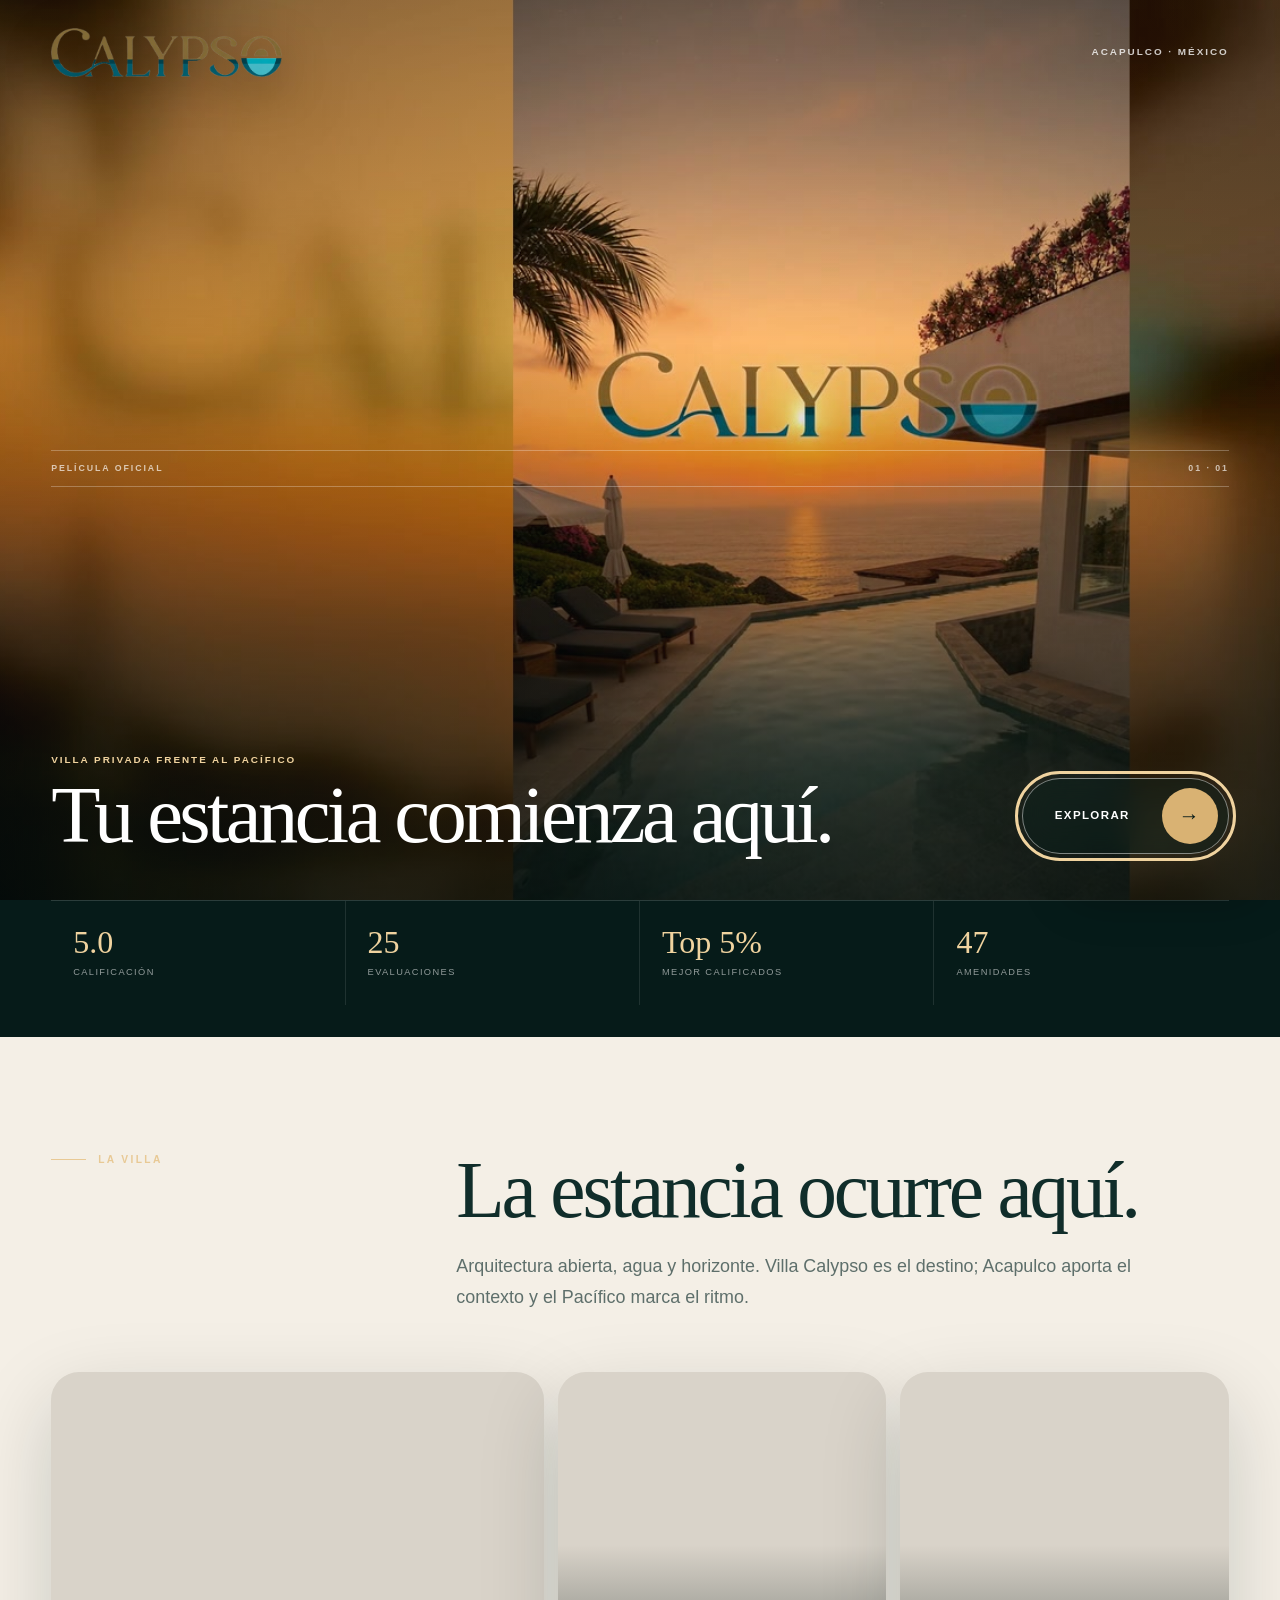
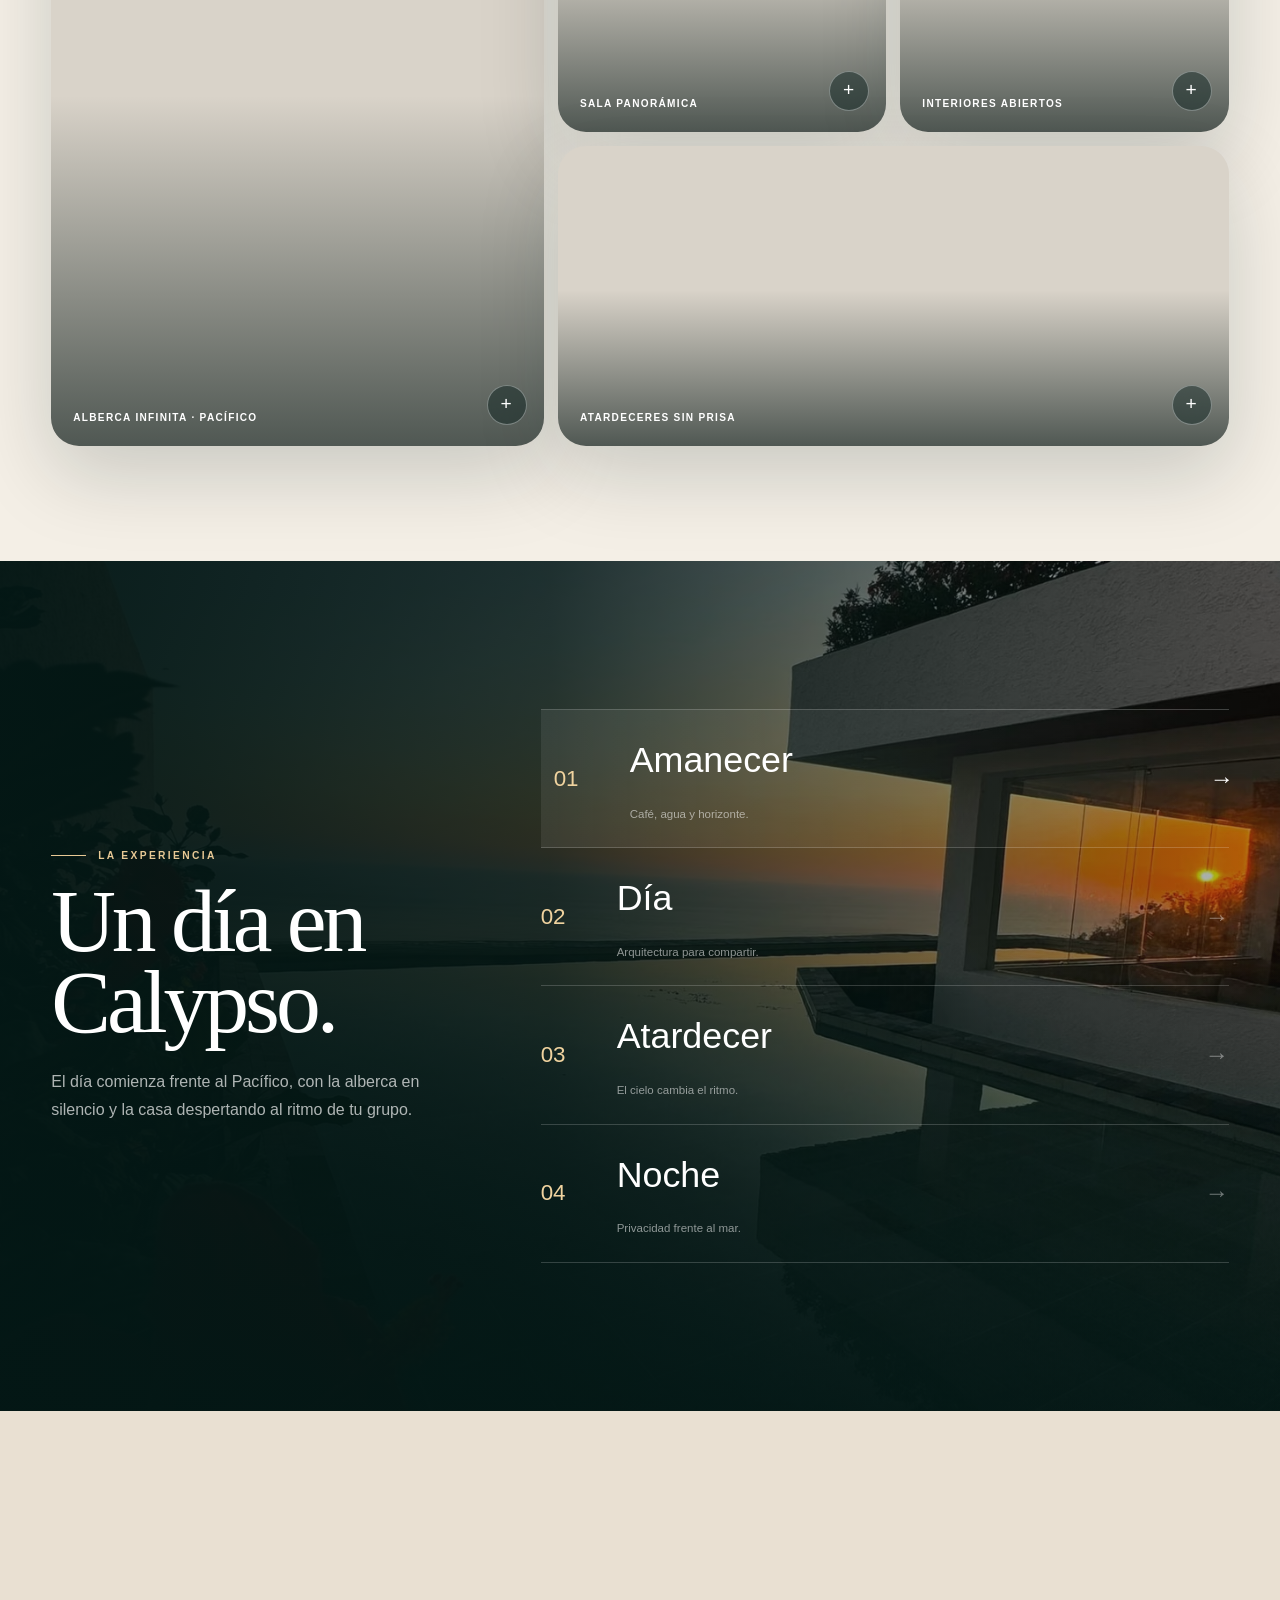
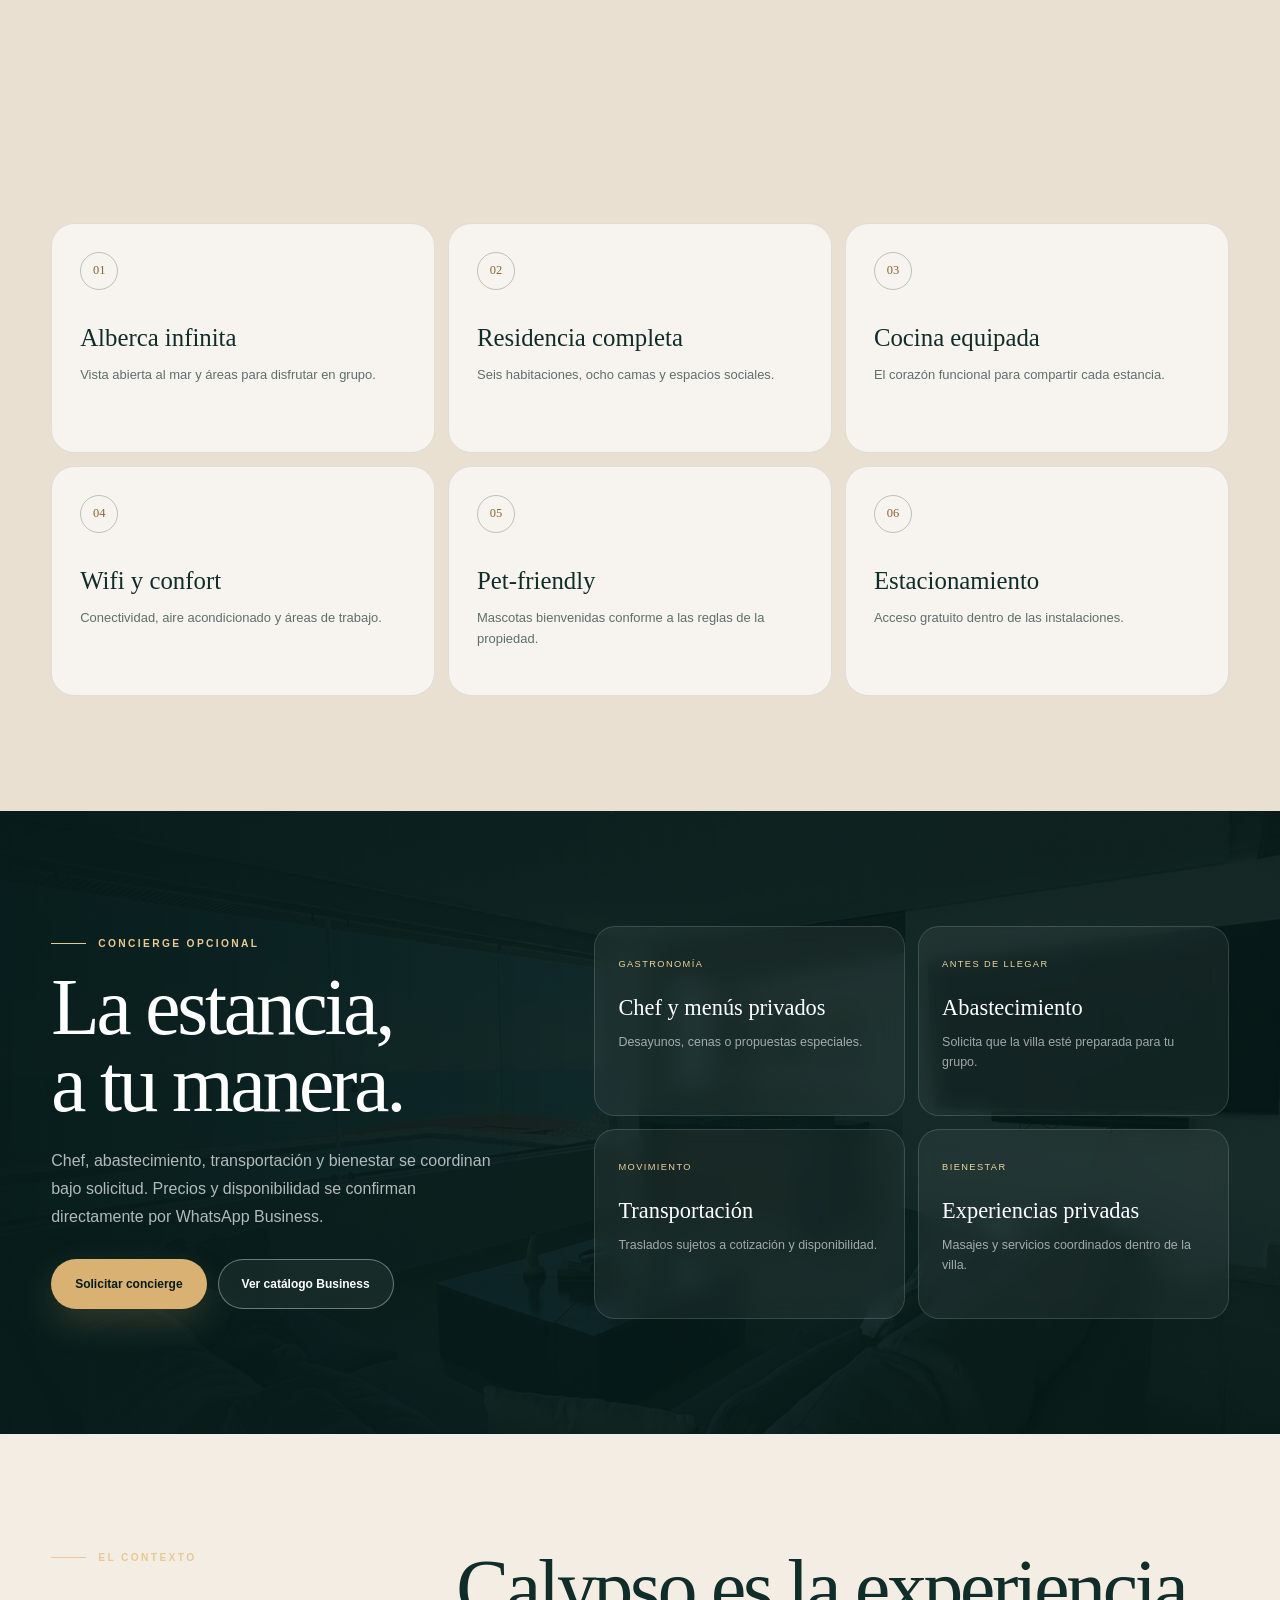
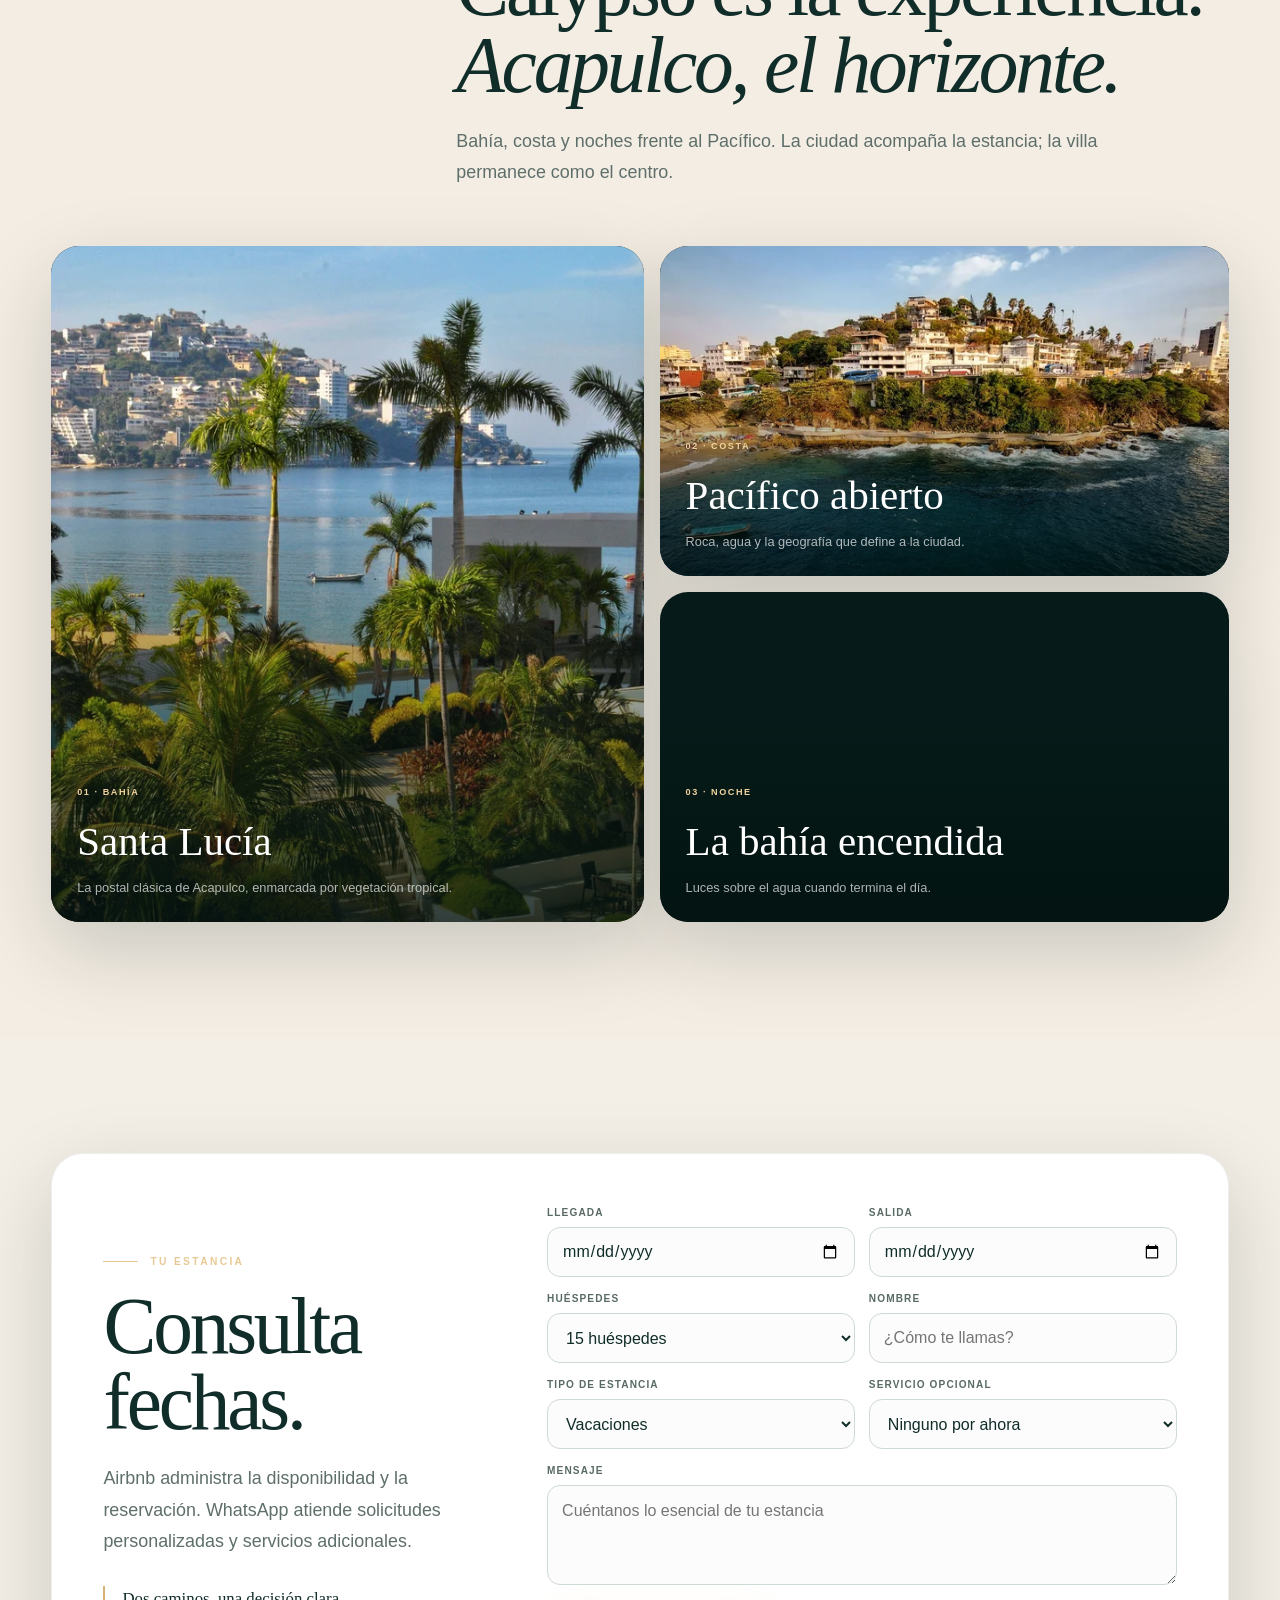
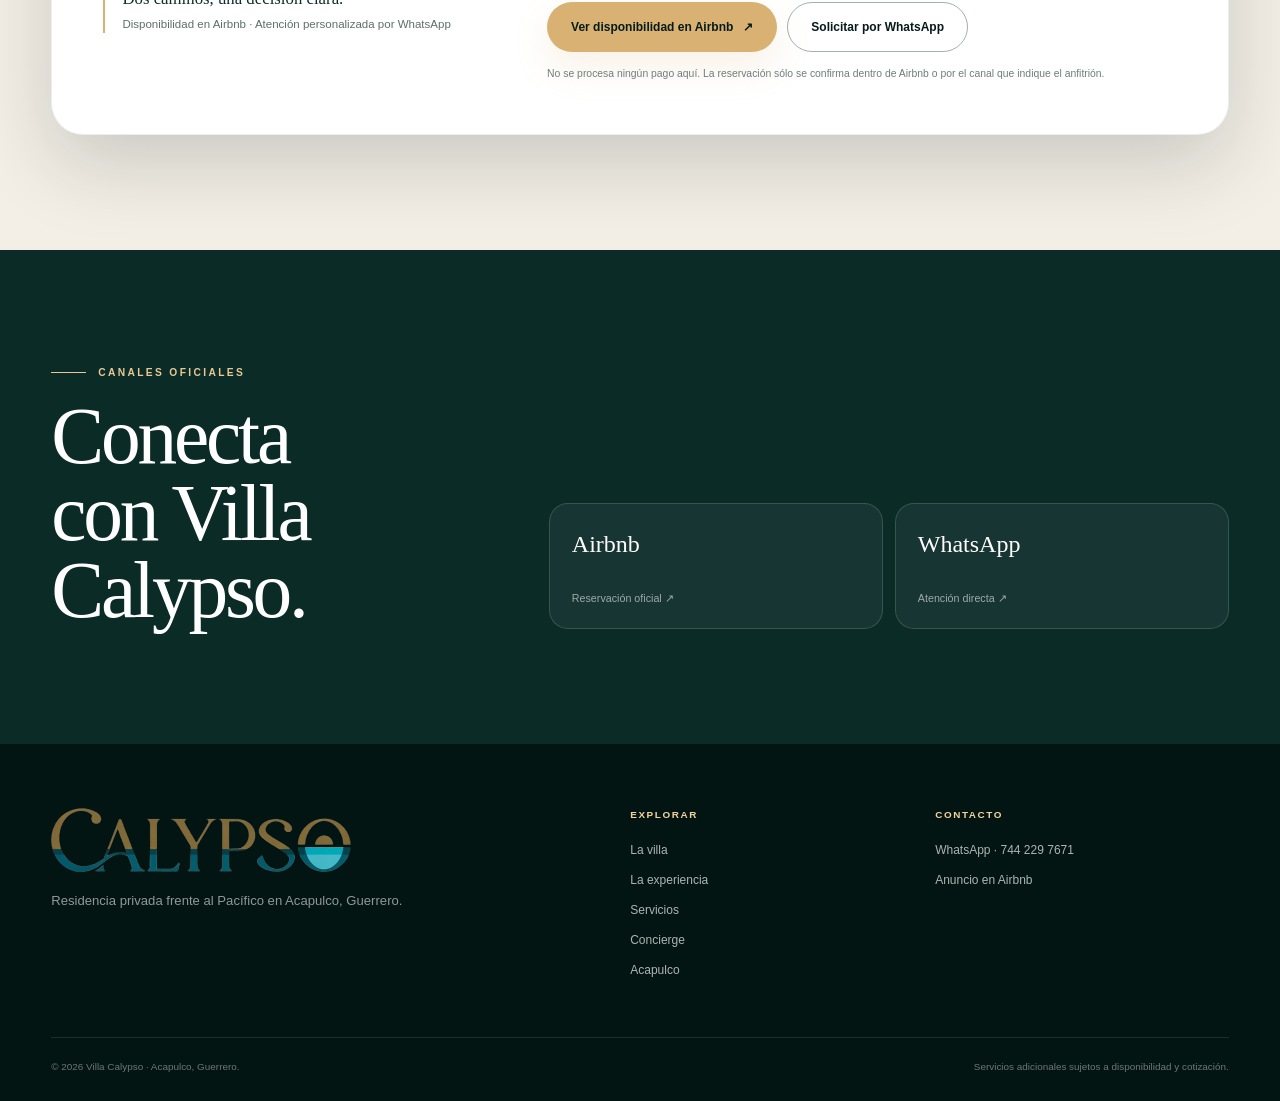
==== commit aa7241a2: "fix: asegurar imagenes y optimizar despliegue" ====
--- a/index.html
+++ b/index.html
@@ -44,9 +44,9 @@
     "sameAs": ["https://www.airbnb.mx/rooms/1324968381846668643"],
     "telephone": "+52 744 229 7671",
     "image": [
-      "https://villacalypso.mx/assets/images/source/villa-pool-wide.jpg",
-      "https://villacalypso.mx/assets/images/source/villa-lounge-wide.jpg",
-      "https://villacalypso.mx/assets/images/source/villa-sunset-wide.jpg"
+      "https://villacalypso.mx/assets/images/optimized/villa-pool-wide-1920.webp",
+      "https://villacalypso.mx/assets/images/optimized/villa-lounge-wide-1920.webp",
+      "https://villacalypso.mx/assets/images/optimized/villa-sunset-wide-1920.webp"
     ],
     "address": {
       "@type": "PostalAddress",
@@ -192,7 +192,7 @@
             <picture>
               <source type="image/avif" srcset="./assets/images/optimized/villa-pool-wide-640.avif 640w, ./assets/images/optimized/villa-pool-wide-1024.avif 1024w, ./assets/images/optimized/villa-pool-wide-1600.avif 1600w, ./assets/images/optimized/villa-pool-wide-1920.avif 1920w" sizes="(max-width: 760px) 100vw, 46vw">
               <source type="image/webp" srcset="./assets/images/optimized/villa-pool-wide-640.webp 640w, ./assets/images/optimized/villa-pool-wide-1024.webp 1024w, ./assets/images/optimized/villa-pool-wide-1600.webp 1600w, ./assets/images/optimized/villa-pool-wide-1920.webp 1920w" sizes="(max-width: 760px) 100vw, 46vw">
-              <img src="./assets/images/source/villa-pool-wide.jpg" width="1920" height="2560" alt="Alberca infinita de Villa Calypso frente al Pacífico durante la hora dorada" decoding="async">
+              <img src="./assets/images/optimized/villa-pool-wide-1920.webp" width="1920" height="2560" alt="Alberca infinita de Villa Calypso frente al Pacífico durante la hora dorada" decoding="async">
             </picture>
             <span class="gallery-card__caption">Alberca infinita · Pacífico</span>
             <span class="gallery-card__action" aria-hidden="true">+</span>
@@ -201,7 +201,7 @@
             <picture>
               <source type="image/avif" srcset="./assets/images/optimized/villa-lounge-wide-640.avif 640w, ./assets/images/optimized/villa-lounge-wide-1024.avif 1024w, ./assets/images/optimized/villa-lounge-wide-1600.avif 1600w" sizes="(max-width: 760px) 100vw, 25vw">
               <source type="image/webp" srcset="./assets/images/optimized/villa-lounge-wide-640.webp 640w, ./assets/images/optimized/villa-lounge-wide-1024.webp 1024w, ./assets/images/optimized/villa-lounge-wide-1600.webp 1600w" sizes="(max-width: 760px) 100vw, 25vw">
-              <img src="./assets/images/source/villa-lounge-wide.jpg" width="1920" height="2560" alt="Sala panorámica de Villa Calypso con vista al mar" loading="lazy" decoding="async">
+              <img src="./assets/images/optimized/villa-lounge-wide-1920.webp" width="1920" height="2560" alt="Sala panorámica de Villa Calypso con vista al mar" loading="lazy" decoding="async">
             </picture>
             <span class="gallery-card__caption">Sala panorámica</span>
             <span class="gallery-card__action" aria-hidden="true">+</span>
@@ -210,7 +210,7 @@
             <picture>
               <source type="image/avif" srcset="./assets/images/optimized/villa-interior-wide-640.avif 640w, ./assets/images/optimized/villa-interior-wide-1024.avif 1024w, ./assets/images/optimized/villa-interior-wide-1600.avif 1600w" sizes="(max-width: 760px) 100vw, 25vw">
               <source type="image/webp" srcset="./assets/images/optimized/villa-interior-wide-640.webp 640w, ./assets/images/optimized/villa-interior-wide-1024.webp 1024w, ./assets/images/optimized/villa-interior-wide-1600.webp 1600w" sizes="(max-width: 760px) 100vw, 25vw">
-              <img src="./assets/images/source/villa-interior-wide.jpg" width="1920" height="2560" alt="Interior de Villa Calypso abierto hacia el Pacífico" loading="lazy" decoding="async">
+              <img src="./assets/images/optimized/villa-interior-wide-1920.webp" width="1920" height="2560" alt="Interior de Villa Calypso abierto hacia el Pacífico" loading="lazy" decoding="async">
             </picture>
             <span class="gallery-card__caption">Interiores abiertos</span>
             <span class="gallery-card__action" aria-hidden="true">+</span>
@@ -219,7 +219,7 @@
             <picture>
               <source type="image/avif" srcset="./assets/images/optimized/villa-sunset-wide-640.avif 640w, ./assets/images/optimized/villa-sunset-wide-1024.avif 1024w, ./assets/images/optimized/villa-sunset-wide-1600.avif 1600w, ./assets/images/optimized/villa-sunset-wide-1920.avif 1920w" sizes="(max-width: 760px) 100vw, 50vw">
               <source type="image/webp" srcset="./assets/images/optimized/villa-sunset-wide-640.webp 640w, ./assets/images/optimized/villa-sunset-wide-1024.webp 1024w, ./assets/images/optimized/villa-sunset-wide-1600.webp 1600w, ./assets/images/optimized/villa-sunset-wide-1920.webp 1920w" sizes="(max-width: 760px) 100vw, 50vw">
-              <img src="./assets/images/source/villa-sunset-wide.jpg" width="1920" height="2560" alt="Atardecer reflejado en la alberca de Villa Calypso" loading="lazy" decoding="async">
+              <img src="./assets/images/optimized/villa-sunset-wide-1920.webp" width="1920" height="2560" alt="Atardecer reflejado en la alberca de Villa Calypso" loading="lazy" decoding="async">
             </picture>
             <span class="gallery-card__caption">Atardeceres sin prisa</span>
             <span class="gallery-card__action" aria-hidden="true">+</span>
@@ -232,19 +232,19 @@
       <div class="journey-stage" aria-hidden="true">
         <picture class="journey-slide is-active" data-journey-slide="0">
           <source type="image/avif" srcset="./assets/images/optimized/villa-pool-wide-1024.avif 1024w, ./assets/images/optimized/villa-pool-wide-1600.avif 1600w, ./assets/images/optimized/villa-pool-wide-1920.avif 1920w" sizes="100vw">
-          <img src="./assets/images/source/villa-pool-wide.jpg" width="1920" height="2560" alt="" loading="lazy">
+          <img src="./assets/images/optimized/villa-pool-wide-1920.webp" width="1920" height="2560" alt="" loading="lazy">
         </picture>
         <picture class="journey-slide" data-journey-slide="1">
           <source type="image/avif" srcset="./assets/images/optimized/villa-lounge-wide-1024.avif 1024w, ./assets/images/optimized/villa-lounge-wide-1600.avif 1600w, ./assets/images/optimized/villa-lounge-wide-1920.avif 1920w" sizes="100vw">
-          <img src="./assets/images/source/villa-lounge-wide.jpg" width="1920" height="2560" alt="" loading="lazy">
+          <img src="./assets/images/optimized/villa-lounge-wide-1920.webp" width="1920" height="2560" alt="" loading="lazy">
         </picture>
         <picture class="journey-slide" data-journey-slide="2">
           <source type="image/avif" srcset="./assets/images/optimized/villa-sunset-wide-1024.avif 1024w, ./assets/images/optimized/villa-sunset-wide-1600.avif 1600w, ./assets/images/optimized/villa-sunset-wide-1920.avif 1920w" sizes="100vw">
-          <img src="./assets/images/source/villa-sunset-wide.jpg" width="1920" height="2560" alt="" loading="lazy">
+          <img src="./assets/images/optimized/villa-sunset-wide-1920.webp" width="1920" height="2560" alt="" loading="lazy">
         </picture>
         <picture class="journey-slide" data-journey-slide="3">
           <source type="image/avif" srcset="./assets/images/optimized/villa-interior-wide-1024.avif 1024w, ./assets/images/optimized/villa-interior-wide-1600.avif 1600w, ./assets/images/optimized/villa-interior-wide-1920.avif 1920w" sizes="100vw">
-          <img src="./assets/images/source/villa-interior-wide.jpg" width="1920" height="2560" alt="" loading="lazy">
+          <img src="./assets/images/optimized/villa-interior-wide-1920.webp" width="1920" height="2560" alt="" loading="lazy">
         </picture>
       </div>
       <div class="journey-shade" aria-hidden="true"></div>
@@ -316,25 +316,22 @@
         <div class="destination-grid" aria-label="Galería de Acapulco">
           <article class="destination-card destination-card--tall reveal">
             <picture>
-              <source type="image/avif" srcset="./assets/images/optimized/acapulco-bay-day-640.avif 640w, ./assets/images/optimized/acapulco-bay-day-1024.avif 1024w, ./assets/images/optimized/acapulco-bay-day-1600.avif 1600w" sizes="(max-width: 760px) 100vw, 42vw">
               <source type="image/webp" srcset="./assets/images/optimized/acapulco-bay-day-640.webp 640w, ./assets/images/optimized/acapulco-bay-day-1024.webp 1024w, ./assets/images/optimized/acapulco-bay-day-1600.webp 1600w" sizes="(max-width: 760px) 100vw, 42vw">
-              <img src="./assets/images/source/acapulco-bay-day.jpg" width="1944" height="2896" alt="Bahía de Acapulco entre palmeras" loading="lazy" decoding="async">
+              <img src="./assets/images/optimized/acapulco-bay-day-1600.webp" width="1944" height="2896" alt="Bahía de Acapulco entre palmeras" loading="lazy" decoding="async">
             </picture>
             <div><span>01 · Bahía</span><h3>Santa Lucía</h3><p>La postal clásica de Acapulco, enmarcada por vegetación tropical.</p></div>
           </article>
           <article class="destination-card reveal">
             <picture>
-              <source type="image/avif" srcset="./assets/images/optimized/acapulco-coast-640.avif 640w, ./assets/images/optimized/acapulco-coast-1024.avif 1024w, ./assets/images/optimized/acapulco-coast-1600.avif 1600w" sizes="(max-width: 760px) 100vw, 42vw">
               <source type="image/webp" srcset="./assets/images/optimized/acapulco-coast-640.webp 640w, ./assets/images/optimized/acapulco-coast-1024.webp 1024w, ./assets/images/optimized/acapulco-coast-1600.webp 1600w" sizes="(max-width: 760px) 100vw, 42vw">
-              <img src="./assets/images/source/acapulco-coast.jpg" width="2400" height="3001" alt="Costa rocosa y mar azul en Acapulco" loading="lazy" decoding="async">
+              <img src="./assets/images/optimized/acapulco-coast-1600.webp" width="2400" height="3001" alt="Costa rocosa y mar azul en Acapulco" loading="lazy" decoding="async">
             </picture>
             <div><span>02 · Costa</span><h3>Pacífico abierto</h3><p>Roca, agua y la geografía que define a la ciudad.</p></div>
           </article>
           <article class="destination-card destination-card--wide reveal">
             <picture>
-              <source type="image/avif" srcset="./assets/images/optimized/acapulco-night-1024.avif 1024w, ./assets/images/optimized/acapulco-night-1600.avif 1600w, ./assets/images/optimized/acapulco-night-2400.avif 2400w" sizes="(max-width: 760px) 100vw, 42vw">
               <source type="image/webp" srcset="./assets/images/optimized/acapulco-night-1024.webp 1024w, ./assets/images/optimized/acapulco-night-1600.webp 1600w, ./assets/images/optimized/acapulco-night-2400.webp 2400w" sizes="(max-width: 760px) 100vw, 42vw">
-              <img src="./assets/images/source/acapulco-night.jpg" width="2400" height="1056" alt="Panorama nocturno de la bahía de Acapulco" loading="lazy" decoding="async">
+              <img src="./assets/images/optimized/acapulco-night-2400.webp" width="2400" height="1056" alt="Panorama nocturno de la bahía de Acapulco" loading="lazy" decoding="async">
             </picture>
             <div><span>03 · Noche</span><h3>La bahía encendida</h3><p>Luces sobre el agua cuando termina el día.</p></div>
           </article>
@@ -449,7 +446,7 @@
         <button class="icon-button" id="lightboxClose" type="button" aria-label="Cerrar galería">×</button>
       </div>
       <figure>
-        <img id="lightboxImage" src="./assets/images/source/villa-pool-wide.jpg" width="1920" height="2560" alt="">
+        <img id="lightboxImage" src="./assets/images/optimized/villa-pool-wide-1920.webp" width="1920" height="2560" alt="">
         <figcaption id="lightboxCaption"></figcaption>
       </figure>
       <div class="lightbox__controls">
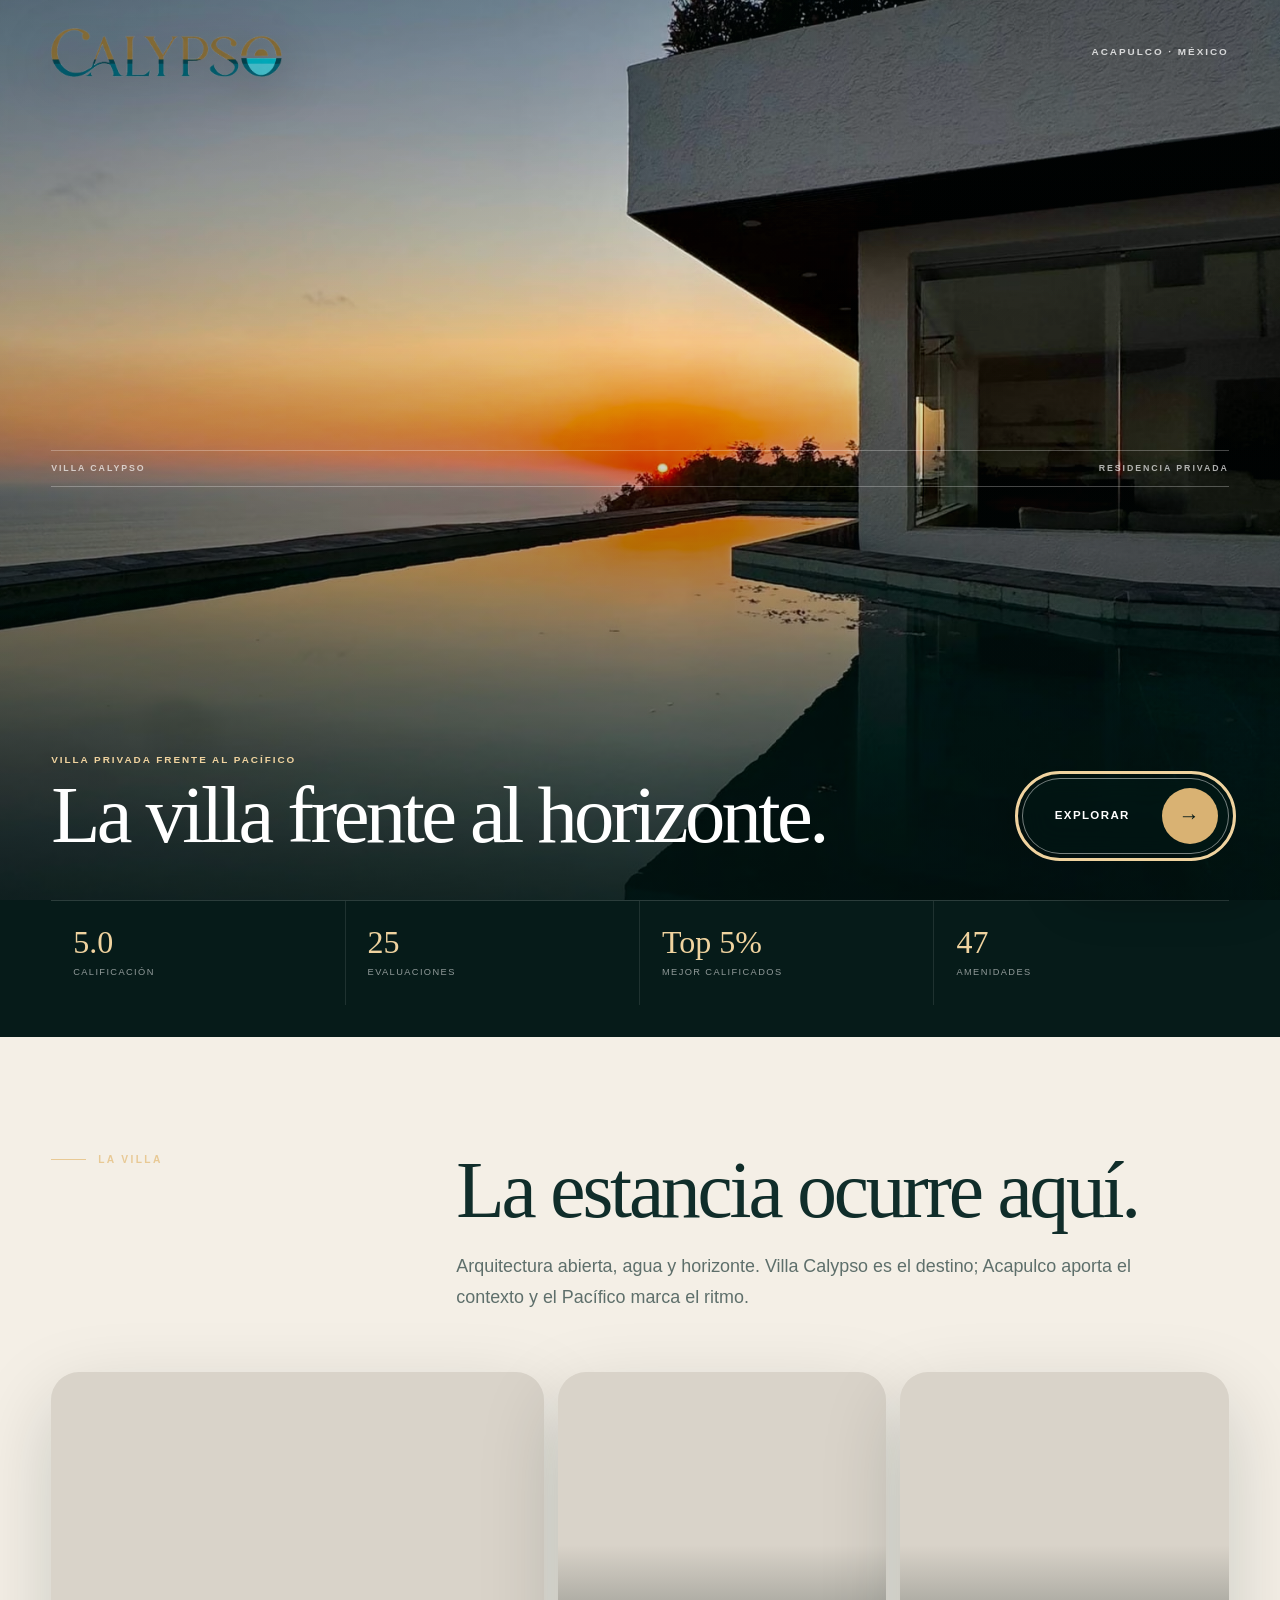
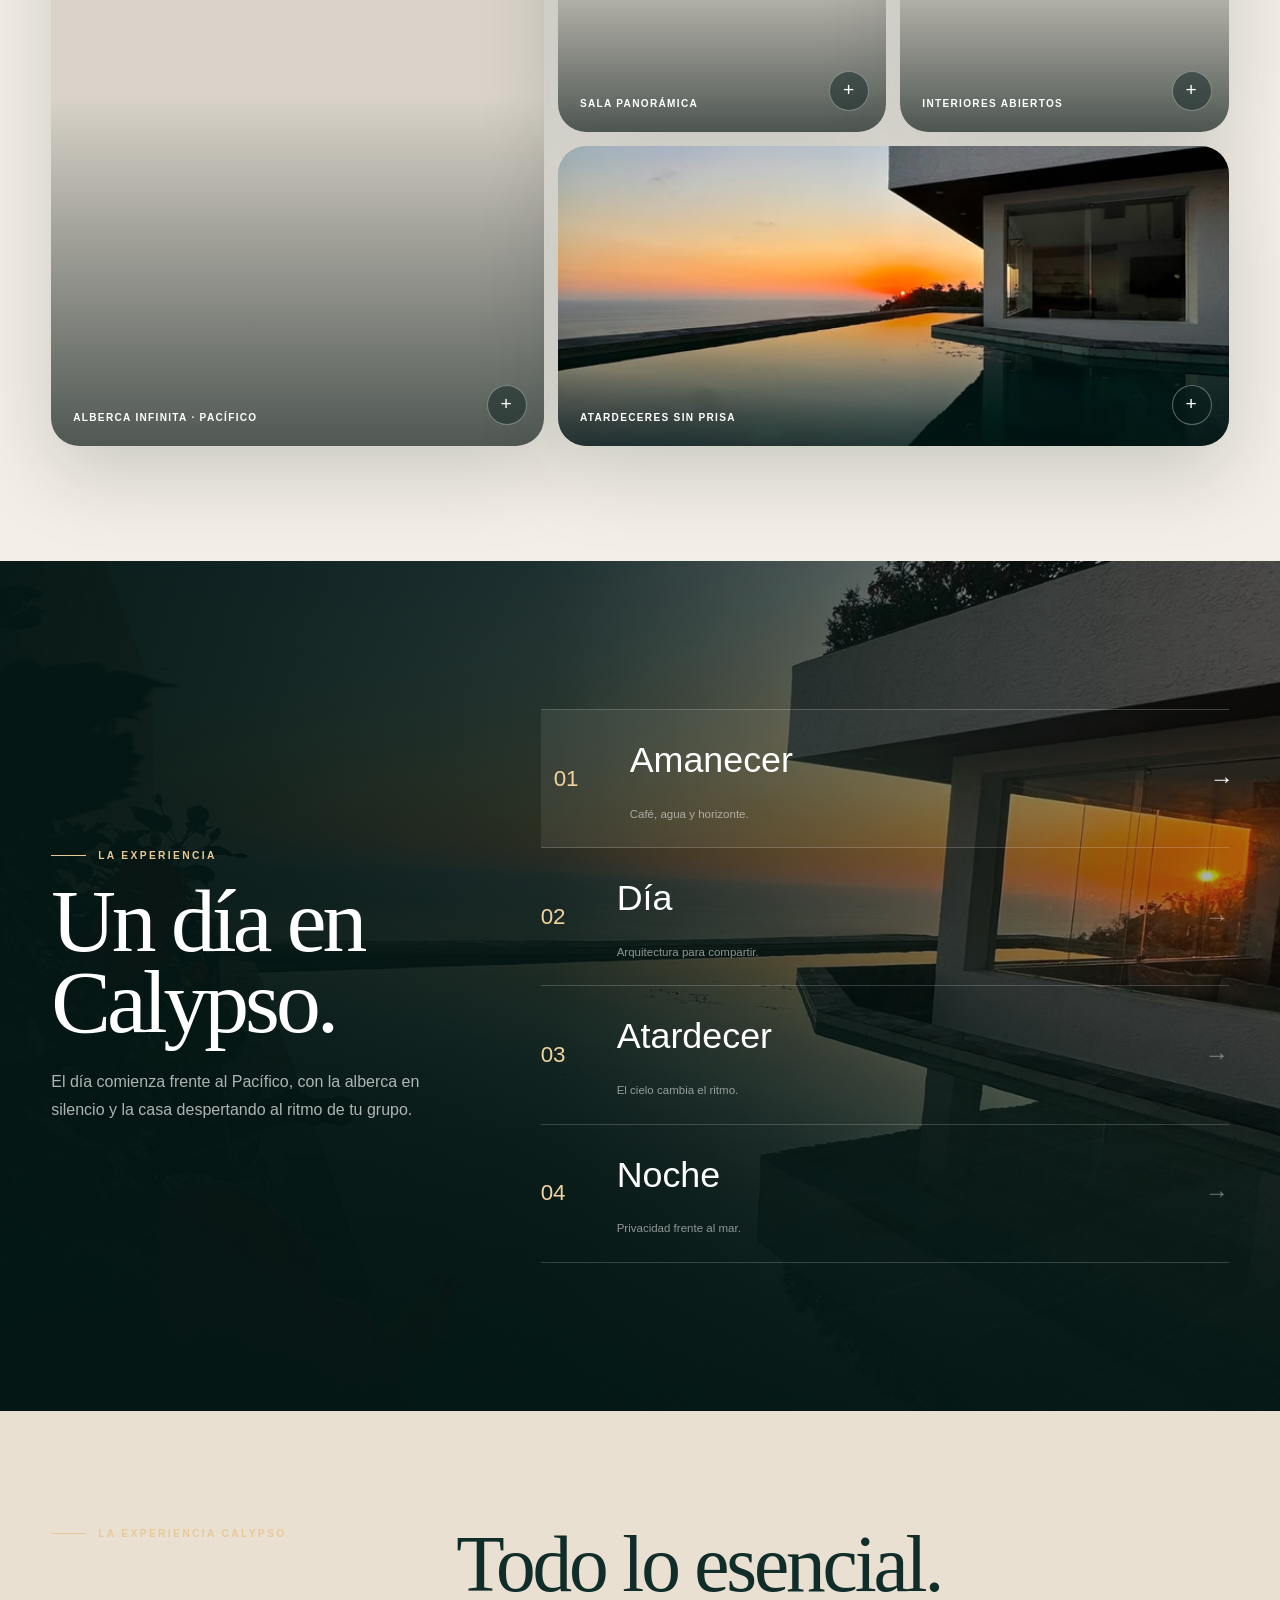
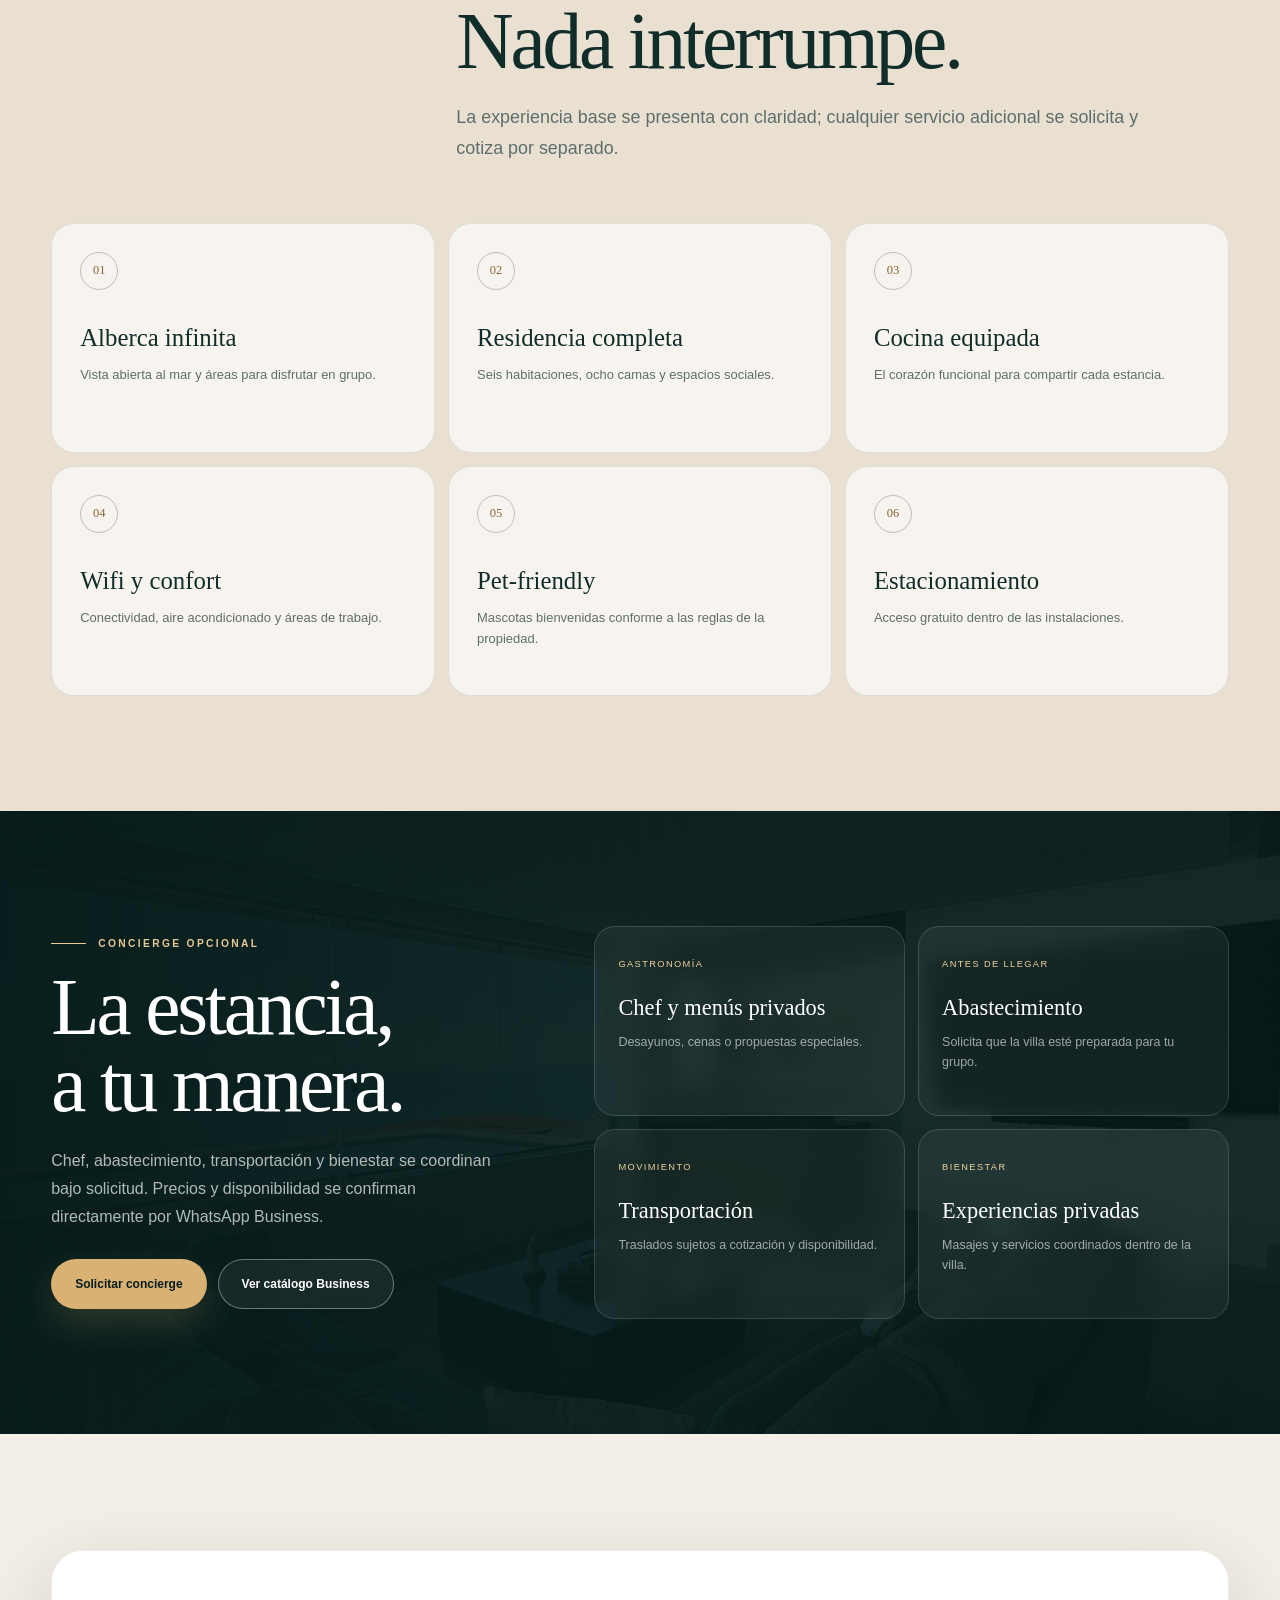
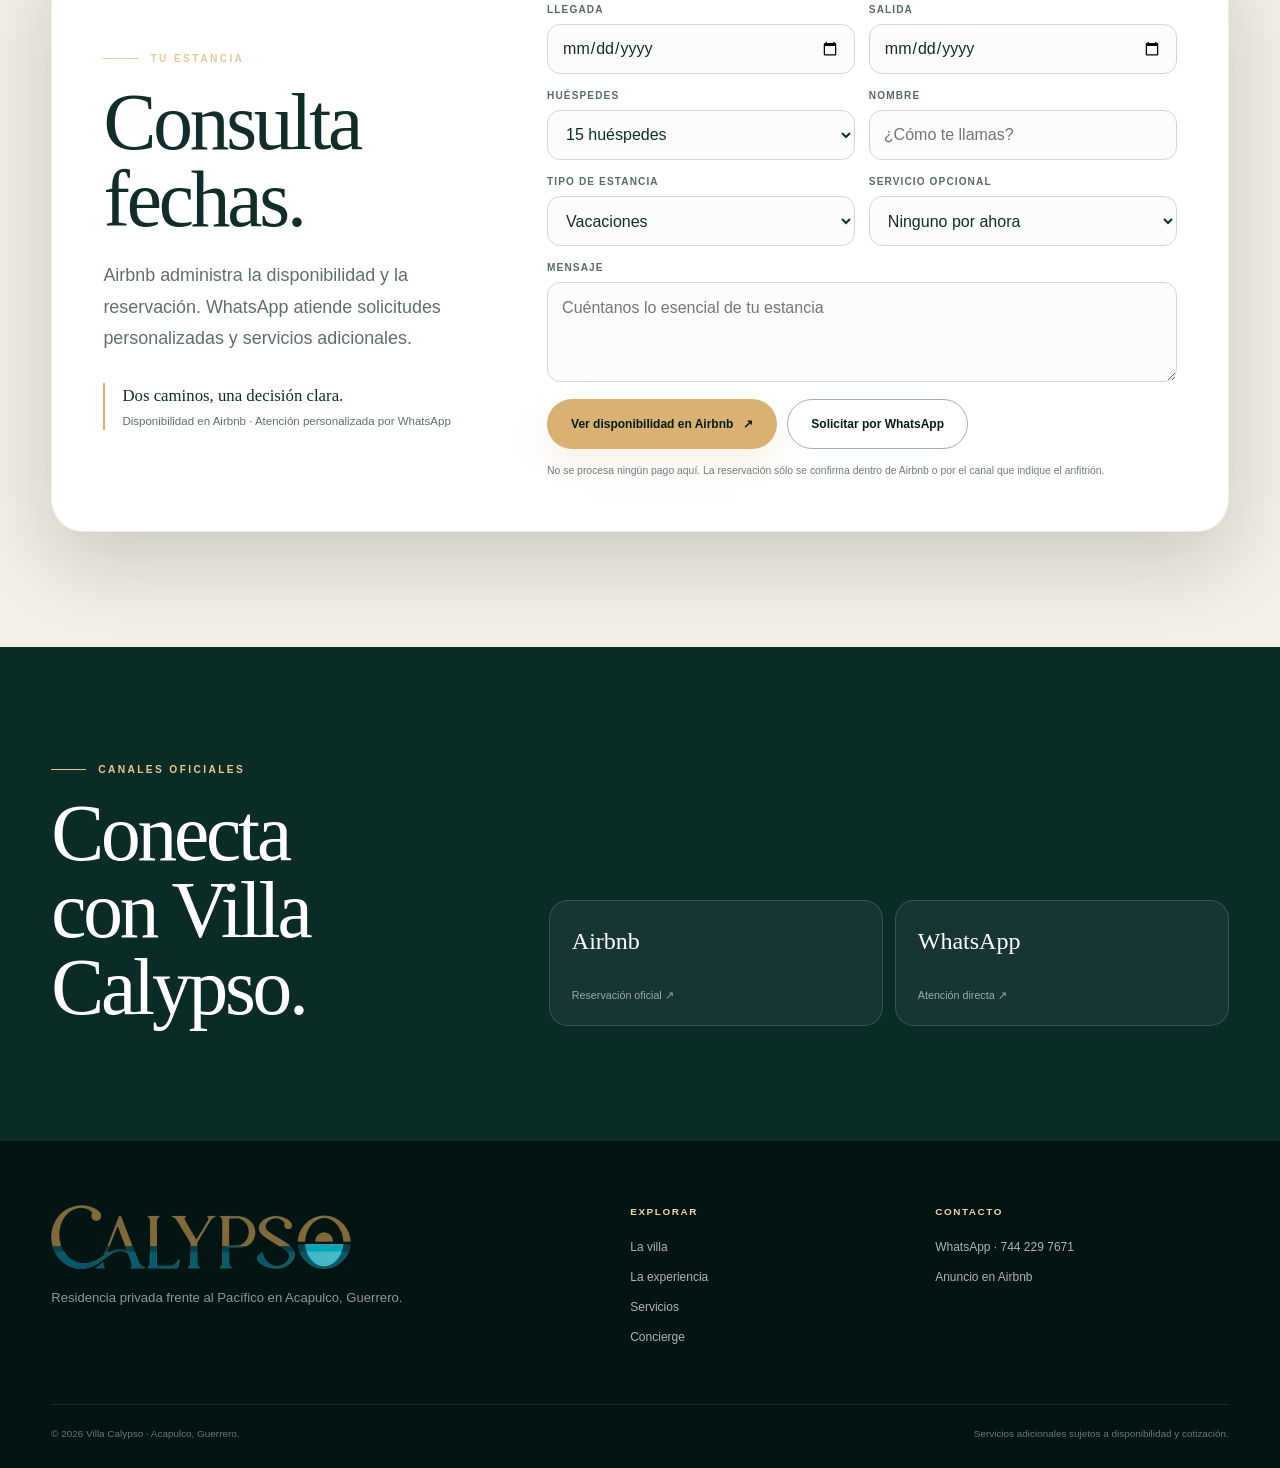
==== commit 8b45faa8: "design: usar solo contenido oficial de la villa" ====
--- a/index.html
+++ b/index.html
@@ -13,8 +13,8 @@
   <link rel="manifest" href="./site.webmanifest">
   <link rel="icon" href="./assets/brand/icon-32.png" sizes="32x32" type="image/png">
   <link rel="apple-touch-icon" href="./assets/brand/icon-192.png">
-  <link rel="preload" href="./assets/cinema/calypso-official-desktop.jpg" as="image" media="(min-width: 681px)" fetchpriority="high">
-  <link rel="preload" href="./assets/cinema/calypso-official-mobile.jpg" as="image" media="(max-width: 680px)" fetchpriority="high">
+  <link rel="preload" href="./assets/images/optimized/villa-intro-desktop-1920.avif" as="image" type="image/avif" media="(min-width: 681px)" fetchpriority="high">
+  <link rel="preload" href="./assets/images/optimized/villa-intro-mobile-900.avif" as="image" type="image/avif" media="(max-width: 680px)" fetchpriority="high">
   <link rel="preload" href="./assets/images/optimized/villa-hero-desktop-1920.avif" as="image" type="image/avif" media="(min-width: 681px)">
   <link rel="preload" href="./assets/images/optimized/villa-hero-mobile-900.avif" as="image" type="image/avif" media="(max-width: 680px)">
   <link rel="stylesheet" href="./assets/css/site.css">
@@ -69,15 +69,14 @@
 <body>
   <div class="site-intro" id="siteIntro" role="dialog" aria-modal="true" aria-labelledby="introTitle">
     <picture class="site-intro__poster" aria-hidden="true">
-      <source media="(max-width: 680px)" srcset="./assets/cinema/calypso-official-mobile.jpg">
-      <img src="./assets/cinema/calypso-official-desktop.jpg" width="1440" height="810" alt="" fetchpriority="high">
+      <source media="(max-width: 680px)" type="image/avif" srcset="./assets/images/optimized/villa-intro-mobile-900.avif">
+      <source media="(max-width: 680px)" type="image/webp" srcset="./assets/images/optimized/villa-intro-mobile-900.webp">
+      <source type="image/avif" srcset="./assets/images/optimized/villa-intro-desktop-1920.avif">
+      <source type="image/webp" srcset="./assets/images/optimized/villa-intro-desktop-1920.webp">
+      <img src="./assets/images/optimized/villa-intro-desktop-1920.jpg" width="1920" height="1080" alt="" fetchpriority="high">
     </picture>
-    <video class="site-intro__video" id="introVideo" muted autoplay loop playsinline preload="auto" poster="./assets/cinema/calypso-official-desktop.jpg" aria-hidden="true">
-      <source media="(max-width: 680px)" src="./assets/cinema/calypso-official-mobile.mp4" type="video/mp4">
-      <source src="./assets/cinema/calypso-official-desktop.mp4" type="video/mp4">
-    </video>
     <div class="site-intro__shade" aria-hidden="true"></div>
-    <div class="site-intro__edition" aria-hidden="true"><span>Película oficial</span><span>01 · 01</span></div>
+    <div class="site-intro__edition" aria-hidden="true"><span>Villa Calypso</span><span>Residencia privada</span></div>
     <div class="site-intro__top">
       <img src="./assets/brand/logo-calypso-600.png" width="600" height="127" alt="Villa Calypso">
       <span>Acapulco · México</span>
@@ -85,7 +84,7 @@
     <div class="site-intro__content">
       <div>
         <p class="site-intro__kicker">Villa privada frente al Pacífico</p>
-        <h1 id="introTitle">Tu estancia comienza aquí.</h1>
+        <h1 id="introTitle">La villa frente al horizonte.</h1>
       </div>
       <button class="site-intro__explore" id="introExplore" type="button">
         <span>Explorar</span><span class="site-intro__arrow" aria-hidden="true">→</span>
@@ -124,7 +123,6 @@
         <a href="#experiencia">Un día en Calypso</a>
         <a href="#servicios">Servicios incluidos</a>
         <a href="#concierge">Concierge opcional</a>
-        <a href="#acapulco">Acapulco</a>
         <a href="#estancia">Consultar estancia</a>
       </nav>
       <a class="button button--gold js-airbnb" href="https://www.airbnb.mx/rooms/1324968381846668643" target="_blank" rel="noopener noreferrer">Ver disponibilidad en Airbnb</a>
@@ -304,41 +302,6 @@
       </div>
     </section>
 
-    <section class="section destination-section" id="acapulco" aria-labelledby="contextTitle">
-      <div class="container">
-        <div class="section-heading destination-heading">
-          <p class="eyebrow reveal">El contexto</p>
-          <div>
-            <h2 id="contextTitle" class="reveal">Calypso es la experiencia. <em>Acapulco, el horizonte.</em></h2>
-            <p class="section-intro reveal">Bahía, costa y noches frente al Pacífico. La ciudad acompaña la estancia; la villa permanece como el centro.</p>
-          </div>
-        </div>
-        <div class="destination-grid" aria-label="Galería de Acapulco">
-          <article class="destination-card destination-card--tall reveal">
-            <picture>
-              <source type="image/webp" srcset="./assets/images/optimized/acapulco-bay-day-640.webp 640w, ./assets/images/optimized/acapulco-bay-day-1024.webp 1024w, ./assets/images/optimized/acapulco-bay-day-1600.webp 1600w" sizes="(max-width: 760px) 100vw, 42vw">
-              <img src="./assets/images/optimized/acapulco-bay-day-1600.webp" width="1944" height="2896" alt="Bahía de Acapulco entre palmeras" loading="lazy" decoding="async">
-            </picture>
-            <div><span>01 · Bahía</span><h3>Santa Lucía</h3><p>La postal clásica de Acapulco, enmarcada por vegetación tropical.</p></div>
-          </article>
-          <article class="destination-card reveal">
-            <picture>
-              <source type="image/webp" srcset="./assets/images/optimized/acapulco-coast-640.webp 640w, ./assets/images/optimized/acapulco-coast-1024.webp 1024w, ./assets/images/optimized/acapulco-coast-1600.webp 1600w" sizes="(max-width: 760px) 100vw, 42vw">
-              <img src="./assets/images/optimized/acapulco-coast-1600.webp" width="2400" height="3001" alt="Costa rocosa y mar azul en Acapulco" loading="lazy" decoding="async">
-            </picture>
-            <div><span>02 · Costa</span><h3>Pacífico abierto</h3><p>Roca, agua y la geografía que define a la ciudad.</p></div>
-          </article>
-          <article class="destination-card destination-card--wide reveal">
-            <picture>
-              <source type="image/webp" srcset="./assets/images/optimized/acapulco-night-1024.webp 1024w, ./assets/images/optimized/acapulco-night-1600.webp 1600w, ./assets/images/optimized/acapulco-night-2400.webp 2400w" sizes="(max-width: 760px) 100vw, 42vw">
-              <img src="./assets/images/optimized/acapulco-night-2400.webp" width="2400" height="1056" alt="Panorama nocturno de la bahía de Acapulco" loading="lazy" decoding="async">
-            </picture>
-            <div><span>03 · Noche</span><h3>La bahía encendida</h3><p>Luces sobre el agua cuando termina el día.</p></div>
-          </article>
-        </div>
-      </div>
-    </section>
-
     <section class="section booking-section" id="estancia" aria-labelledby="bookingTitle">
       <div class="container booking-card">
         <div class="booking-card__intro">
@@ -420,7 +383,7 @@
       </div>
       <div>
         <h2>Explorar</h2>
-        <a href="#villa">La villa</a><a href="#experiencia">La experiencia</a><a href="#servicios">Servicios</a><a href="#concierge">Concierge</a><a href="#acapulco">Acapulco</a>
+        <a href="#villa">La villa</a><a href="#experiencia">La experiencia</a><a href="#servicios">Servicios</a><a href="#concierge">Concierge</a>
       </div>
       <div>
         <h2>Contacto</h2>
--- a/assets/css/site.css
+++ b/assets/css/site.css
@@ -45,7 +45,6 @@
 }
 
 img,
-video,
 picture {
   display: block;
   max-width: 100%;
@@ -127,7 +126,6 @@
 
 .site-intro__poster,
 .site-intro__poster img,
-.site-intro__video,
 .site-intro__shade {
   position: absolute;
   inset: 0;
@@ -135,26 +133,14 @@
   height: 100%;
 }
 
-.site-intro__poster img,
-.site-intro__video {
+.site-intro__poster img {
   object-fit: cover;
   object-position: center;
+  filter: saturate(1.06) contrast(1.03) brightness(0.96);
 }
 
 .site-intro__poster {
   transform: scale(1.02);
-}
-
-.site-intro__video {
-  z-index: 1;
-  opacity: 0;
-  filter: saturate(1.08) contrast(1.04) brightness(0.96);
-  transform: scale(1.055);
-  transition: opacity 0.9s ease;
-}
-
-.site-intro.is-video-ready .site-intro__video {
-  opacity: 1;
 }
 
 .site-intro__shade {
@@ -791,7 +777,6 @@
 }
 
 .section h2,
-.destination-section h2,
 .social-section h2 {
   margin: 0;
   font-size: clamp(3.1rem, 6.2vw, 5.6rem);
@@ -1149,91 +1134,6 @@
   color: rgba(255, 255, 255, 0.6);
   font-size: 0.78rem;
   line-height: 1.6;
-}
-
-.destination-section {
-  overflow: hidden;
-  background: #f4ede3;
-}
-
-.destination-section h2 em {
-  display: block;
-  color: var(--coral);
-  font-weight: 400;
-}
-
-.destination-grid {
-  display: grid;
-  grid-template-columns: 1.02fr 0.98fr;
-  grid-template-rows: 330px 330px;
-  gap: 16px;
-}
-
-.destination-card {
-  position: relative;
-  overflow: hidden;
-  min-height: 0;
-  border-radius: var(--radius);
-  background: var(--deep);
-  color: var(--white);
-  box-shadow: var(--shadow);
-}
-
-.destination-card--tall {
-  grid-row: 1 / 3;
-}
-
-.destination-card picture,
-.destination-card picture::after,
-.destination-card img {
-  position: absolute;
-  inset: 0;
-  width: 100%;
-  height: 100%;
-}
-
-.destination-card picture::after {
-  content: "";
-  background: linear-gradient(180deg, transparent 38%, rgba(2, 18, 16, 0.82));
-}
-
-.destination-card img {
-  object-fit: cover;
-  transition: transform 1s var(--ease), filter 1s ease;
-}
-
-.destination-card:hover img {
-  transform: scale(1.05);
-  filter: saturate(1.08);
-}
-
-.destination-card > div {
-  position: absolute;
-  z-index: 2;
-  left: 26px;
-  right: 26px;
-  bottom: 24px;
-}
-
-.destination-card span {
-  color: var(--gold-light);
-  font-size: 0.57rem;
-  font-weight: 700;
-  letter-spacing: 0.17em;
-  text-transform: uppercase;
-}
-
-.destination-card h3 {
-  margin: 9px 0 6px;
-  font-size: clamp(2rem, 3.2vw, 3.4rem);
-}
-
-.destination-card p {
-  max-width: 520px;
-  margin: 0;
-  color: rgba(255, 255, 255, 0.68);
-  font-size: 0.8rem;
-  line-height: 1.55;
 }
 
 .booking-section {
@@ -1790,13 +1690,6 @@
   .booking-form,
   .social-links { grid-template-columns: 1fr; }
   .service-card { min-height: 205px; }
-  .destination-grid {
-    grid-template-columns: 1fr;
-    grid-template-rows: 560px 410px 340px;
-  }
-  .destination-card--tall { grid-row: auto; }
-  .destination-card > div { left: 20px; right: 20px; bottom: 20px; }
-  .destination-card h3 { font-size: 2.45rem; }
   .booking-card { width: calc(100% - 24px); padding: 28px 18px; border-radius: 24px; }
   .field--full { grid-column: auto; }
   .booking-actions .button { width: 100%; }
@@ -1815,7 +1708,6 @@
   .hero h1 { font-size: 3.35rem; }
   .hero__lead { font-size: 0.94rem; }
   .section h2,
-  .destination-section h2,
   .social-section h2 { font-size: 2.8rem; }
   .trust-strip__grid > div { padding: 22px 14px; }
   .trust-strip strong { font-size: 1.72rem; }
@@ -1831,6 +1723,5 @@
     animation-iteration-count: 1 !important;
     transition-duration: 0.01ms !important;
   }
-  .site-intro__video { display: none; }
   .enhanced .reveal { opacity: 1; transform: none; }
 }
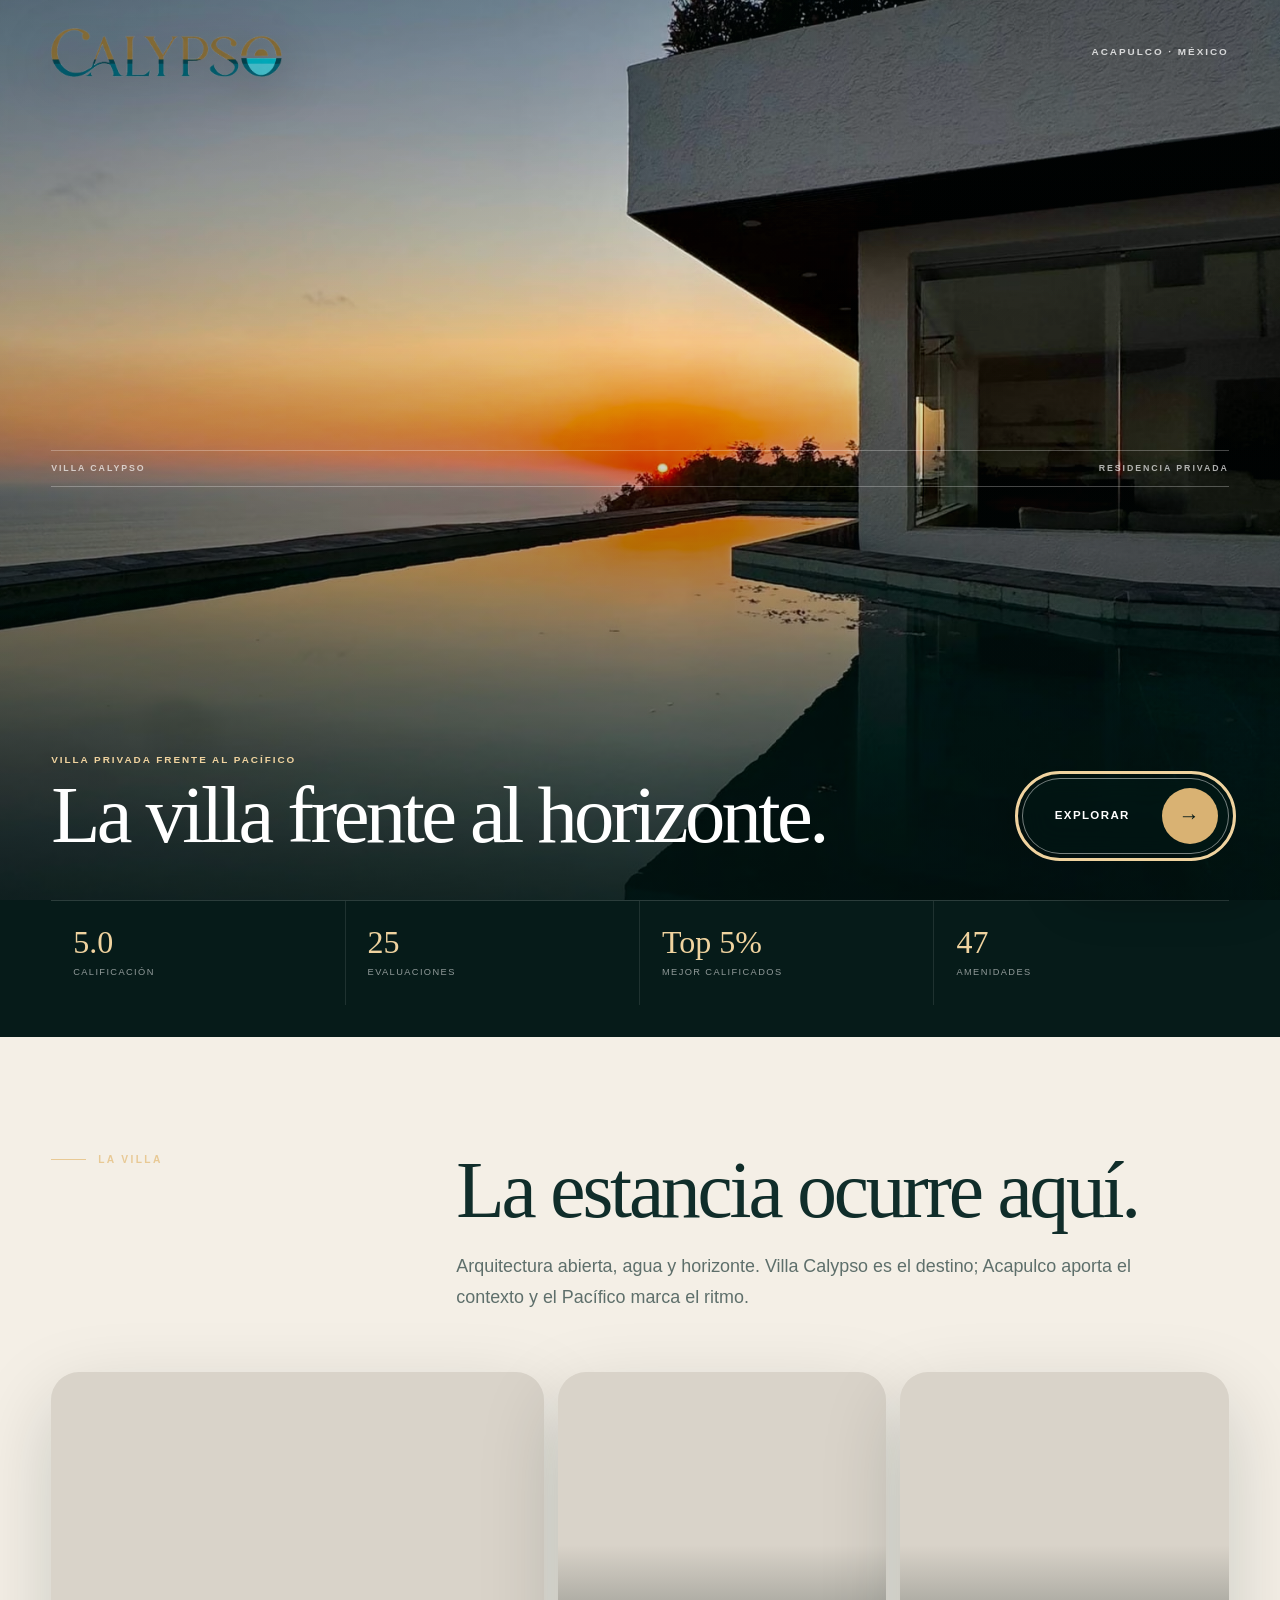
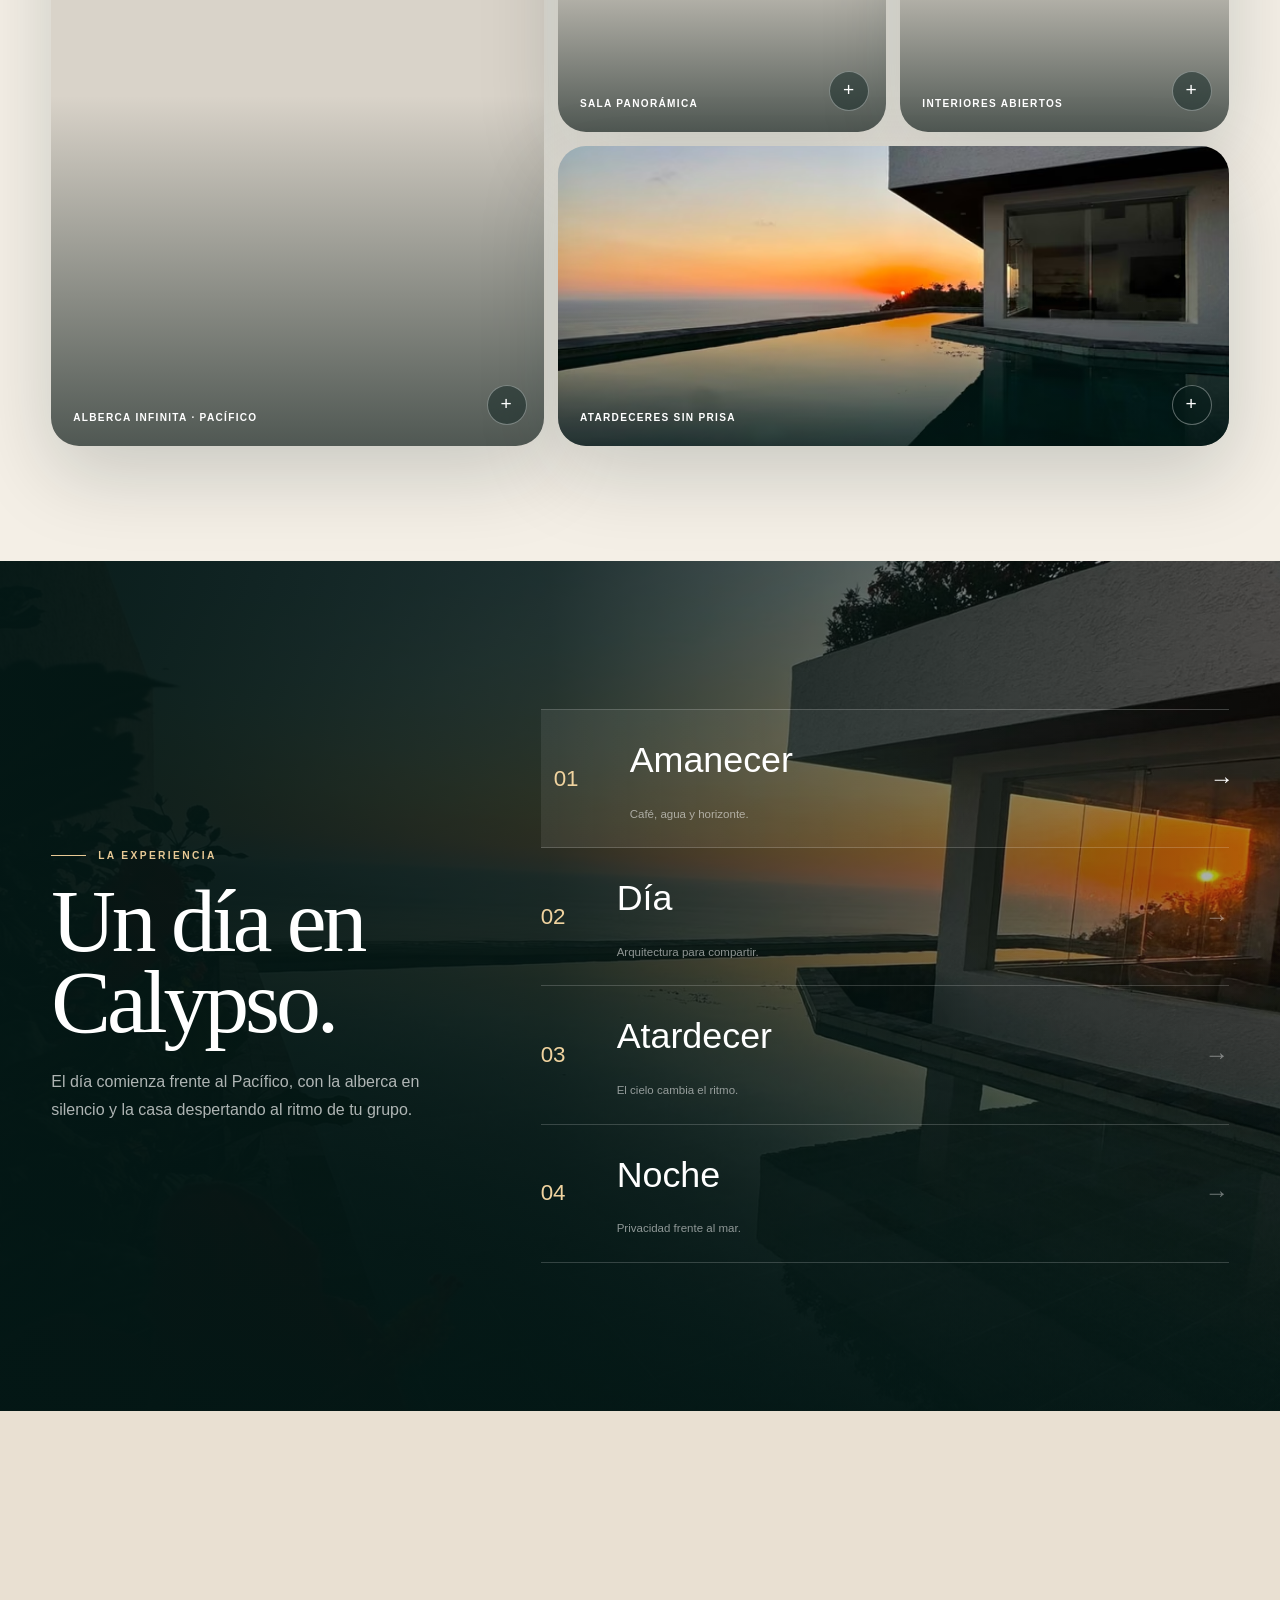
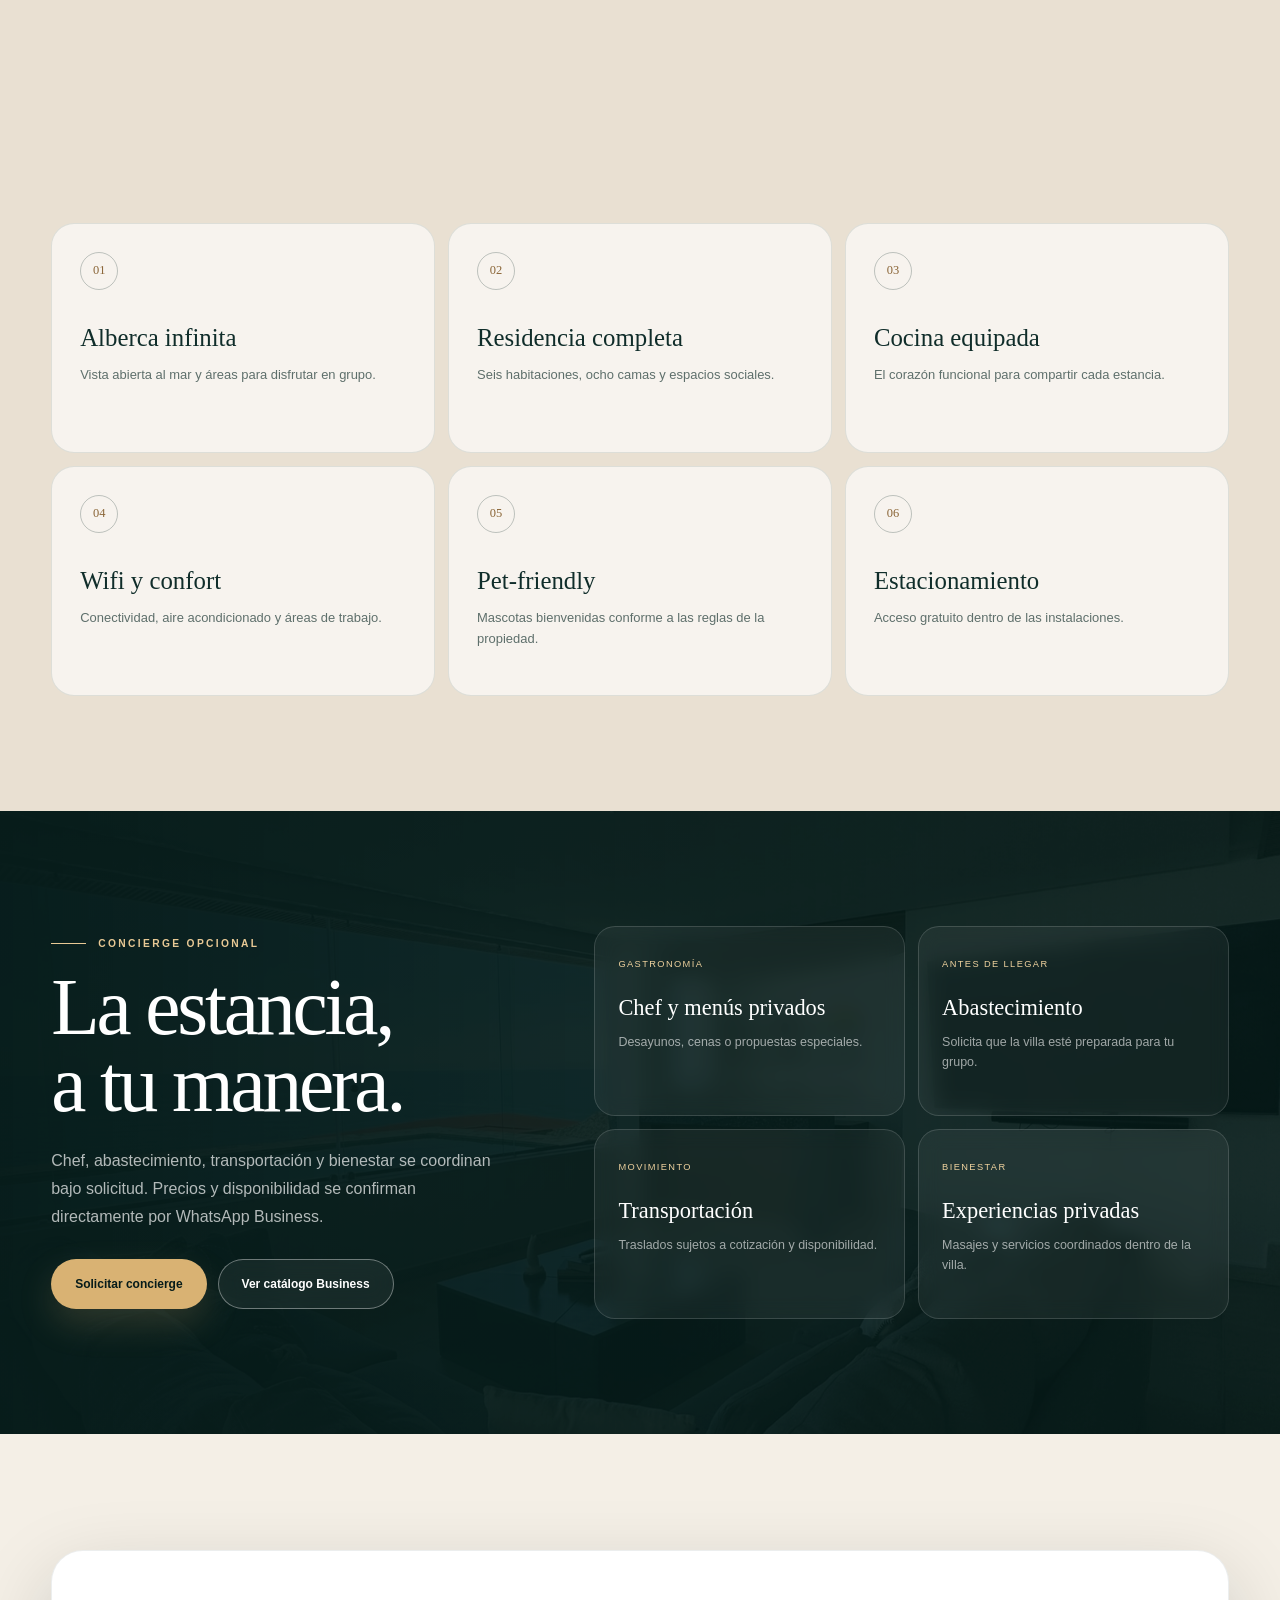
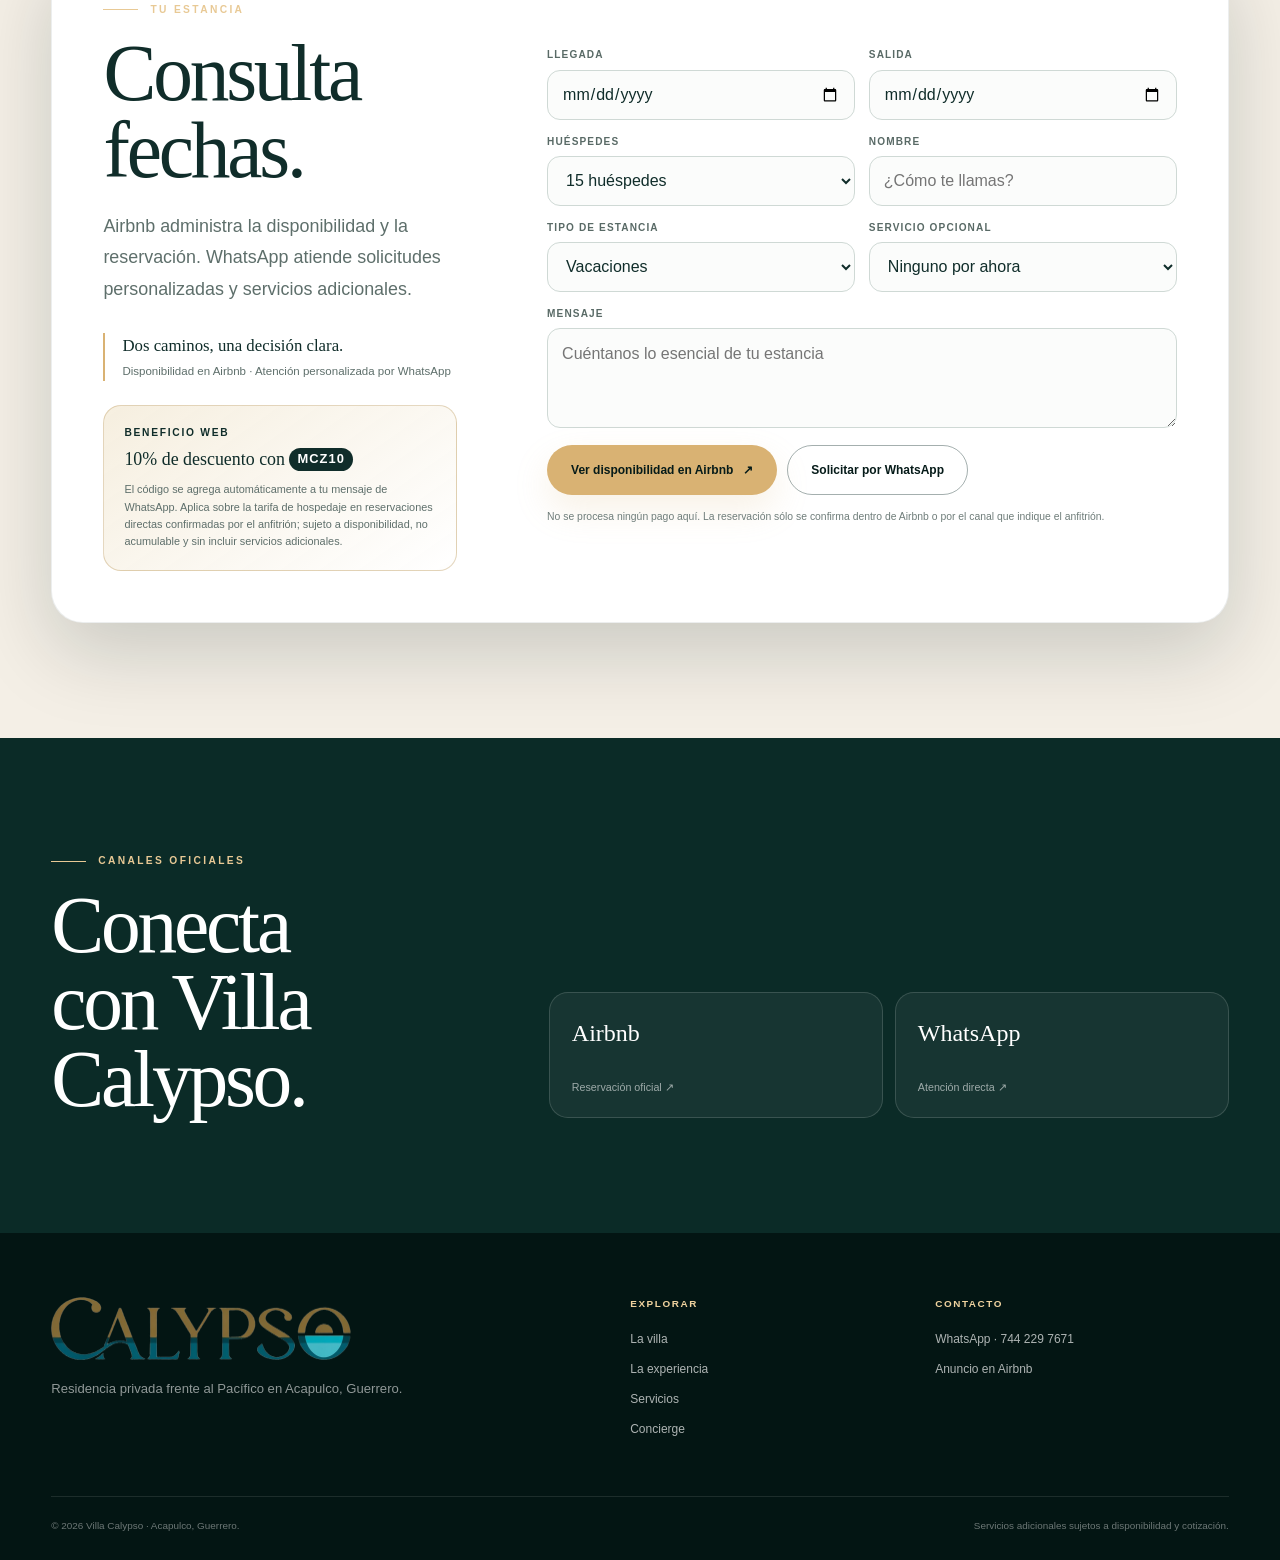
==== commit ac2a5e6a: "feat: agregar folios MCZ y descuento web" ====
--- a/index.html
+++ b/index.html
@@ -312,6 +312,11 @@
             <strong>Dos caminos, una decisión clara.</strong>
             <span>Disponibilidad en Airbnb · Atención personalizada por WhatsApp</span>
           </div>
+          <div class="web-benefit reveal" aria-label="Beneficio exclusivo de reservación directa">
+            <span class="web-benefit__label">Beneficio web</span>
+            <strong>10% de descuento con <span class="promo-code">MCZ10</span></strong>
+            <p>El código se agrega automáticamente a tu mensaje de WhatsApp. Aplica sobre la tarifa de hospedaje en reservaciones directas confirmadas por el anfitrión; sujeto a disponibilidad, no acumulable y sin incluir servicios adicionales.</p>
+          </div>
         </div>
         <form class="booking-form" id="bookingForm" novalidate>
           <div class="field">
--- a/assets/css/site.css
+++ b/assets/css/site.css
@@ -1177,6 +1177,52 @@
   margin-top: 5px;
   color: var(--muted);
   font-size: 0.72rem;
+}
+
+.web-benefit {
+  margin-top: 24px;
+  padding: 19px 20px;
+  border: 1px solid rgba(180, 145, 79, 0.35);
+  border-radius: 18px;
+  background: linear-gradient(145deg, rgba(245, 237, 220, 0.9), rgba(255, 255, 255, 0.96));
+}
+
+.web-benefit__label {
+  display: block;
+  margin-bottom: 8px;
+  color: var(--gold-dark);
+  font-size: 0.64rem;
+  font-weight: 700;
+  letter-spacing: 0.17em;
+  text-transform: uppercase;
+}
+
+.web-benefit strong {
+  display: block;
+  font-family: Georgia, "Times New Roman", serif;
+  font-size: 1.12rem;
+  font-weight: 400;
+  line-height: 1.3;
+}
+
+.promo-code {
+  display: inline-block;
+  padding: 3px 8px;
+  border-radius: 999px;
+  background: var(--ink);
+  color: var(--white);
+  font-family: Arial, Helvetica, sans-serif;
+  font-size: 0.72em;
+  font-weight: 700;
+  letter-spacing: 0.08em;
+  vertical-align: 0.12em;
+}
+
+.web-benefit p {
+  margin: 10px 0 0;
+  color: var(--muted);
+  font-size: 0.68rem;
+  line-height: 1.6;
 }
 
 .booking-form {
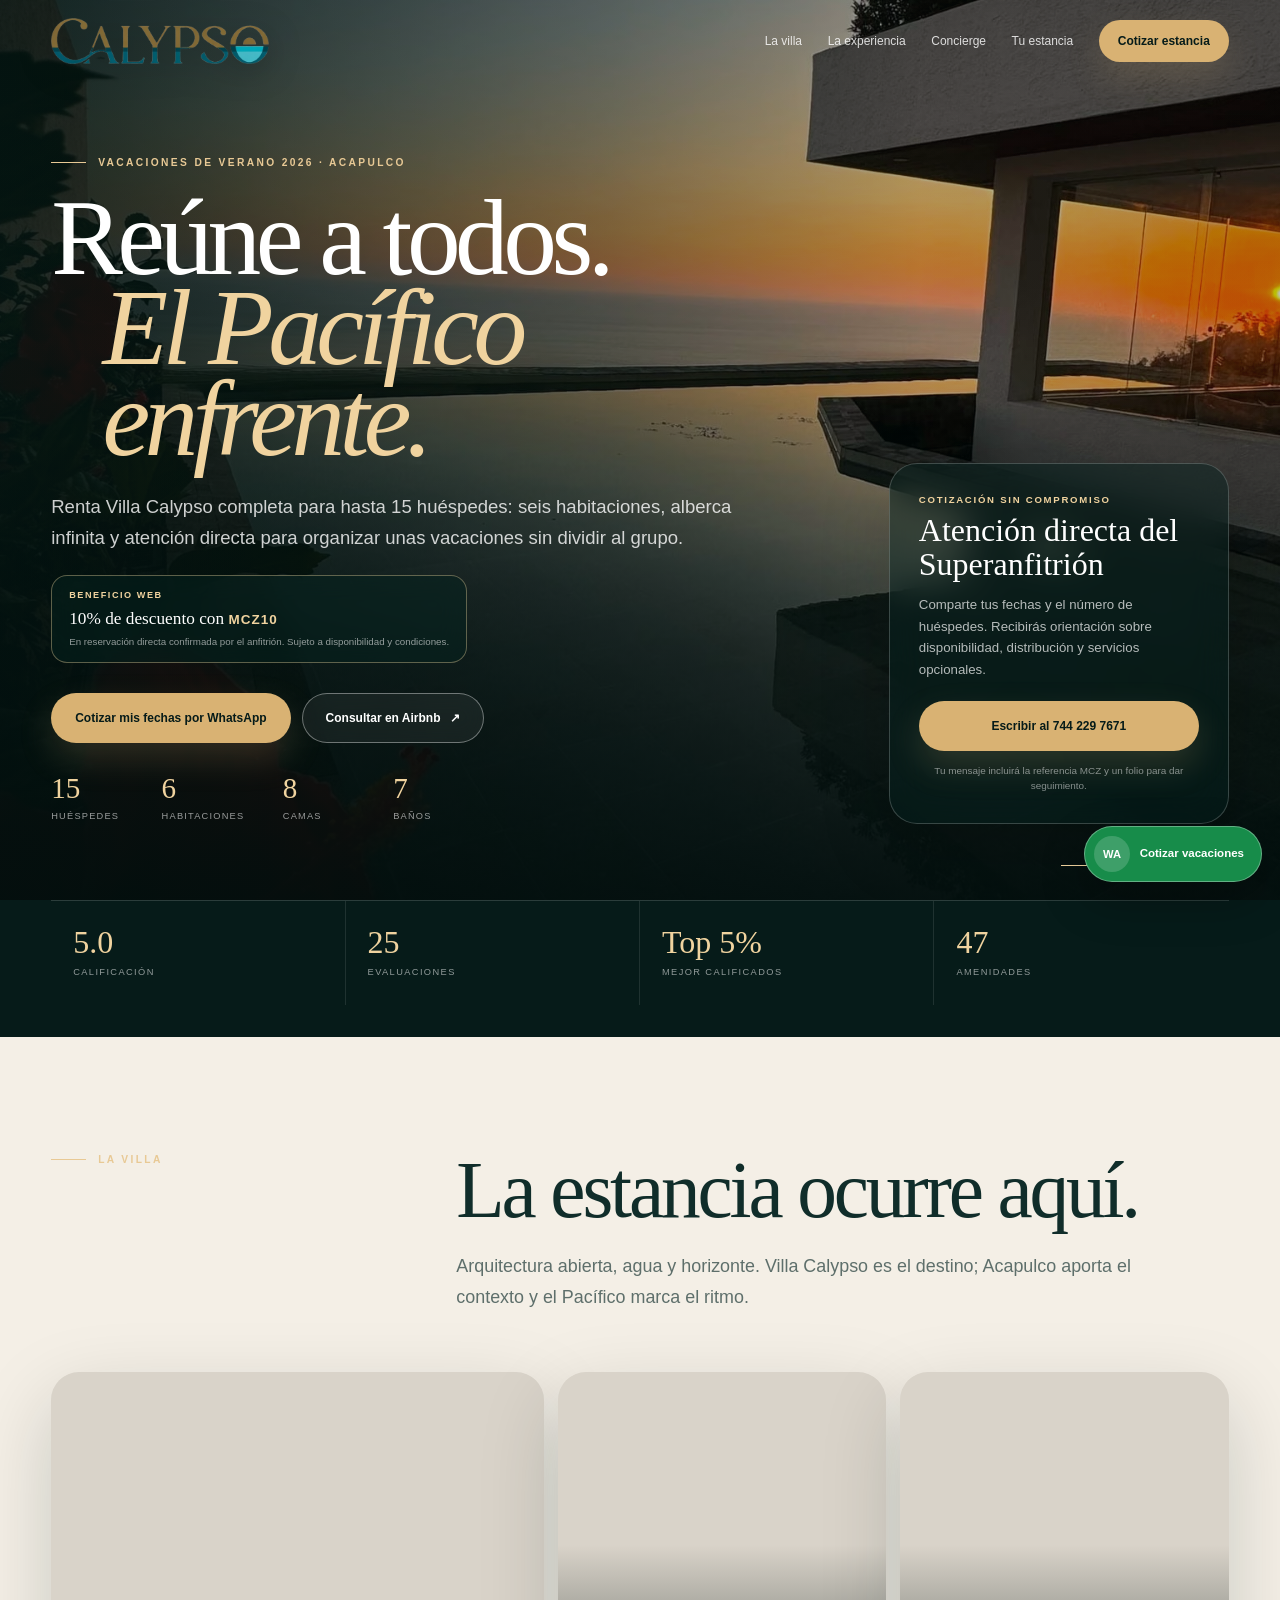
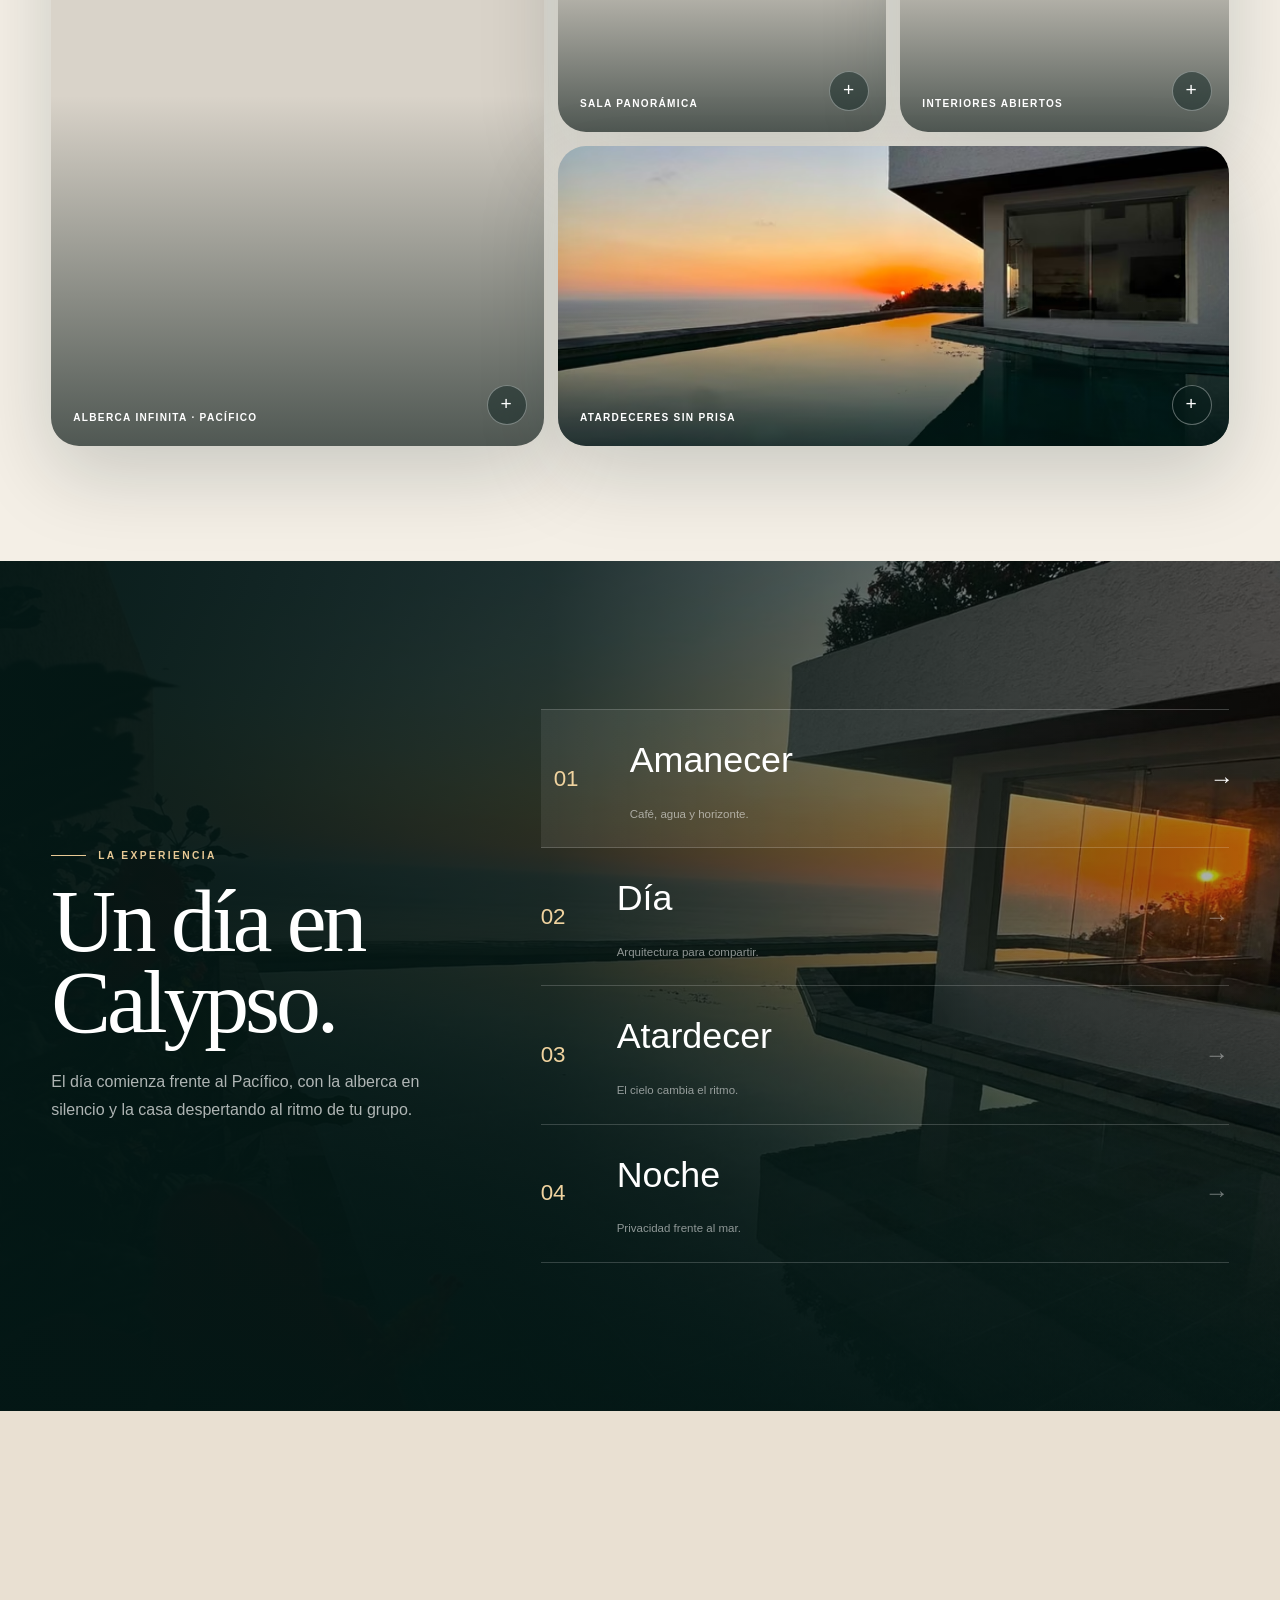
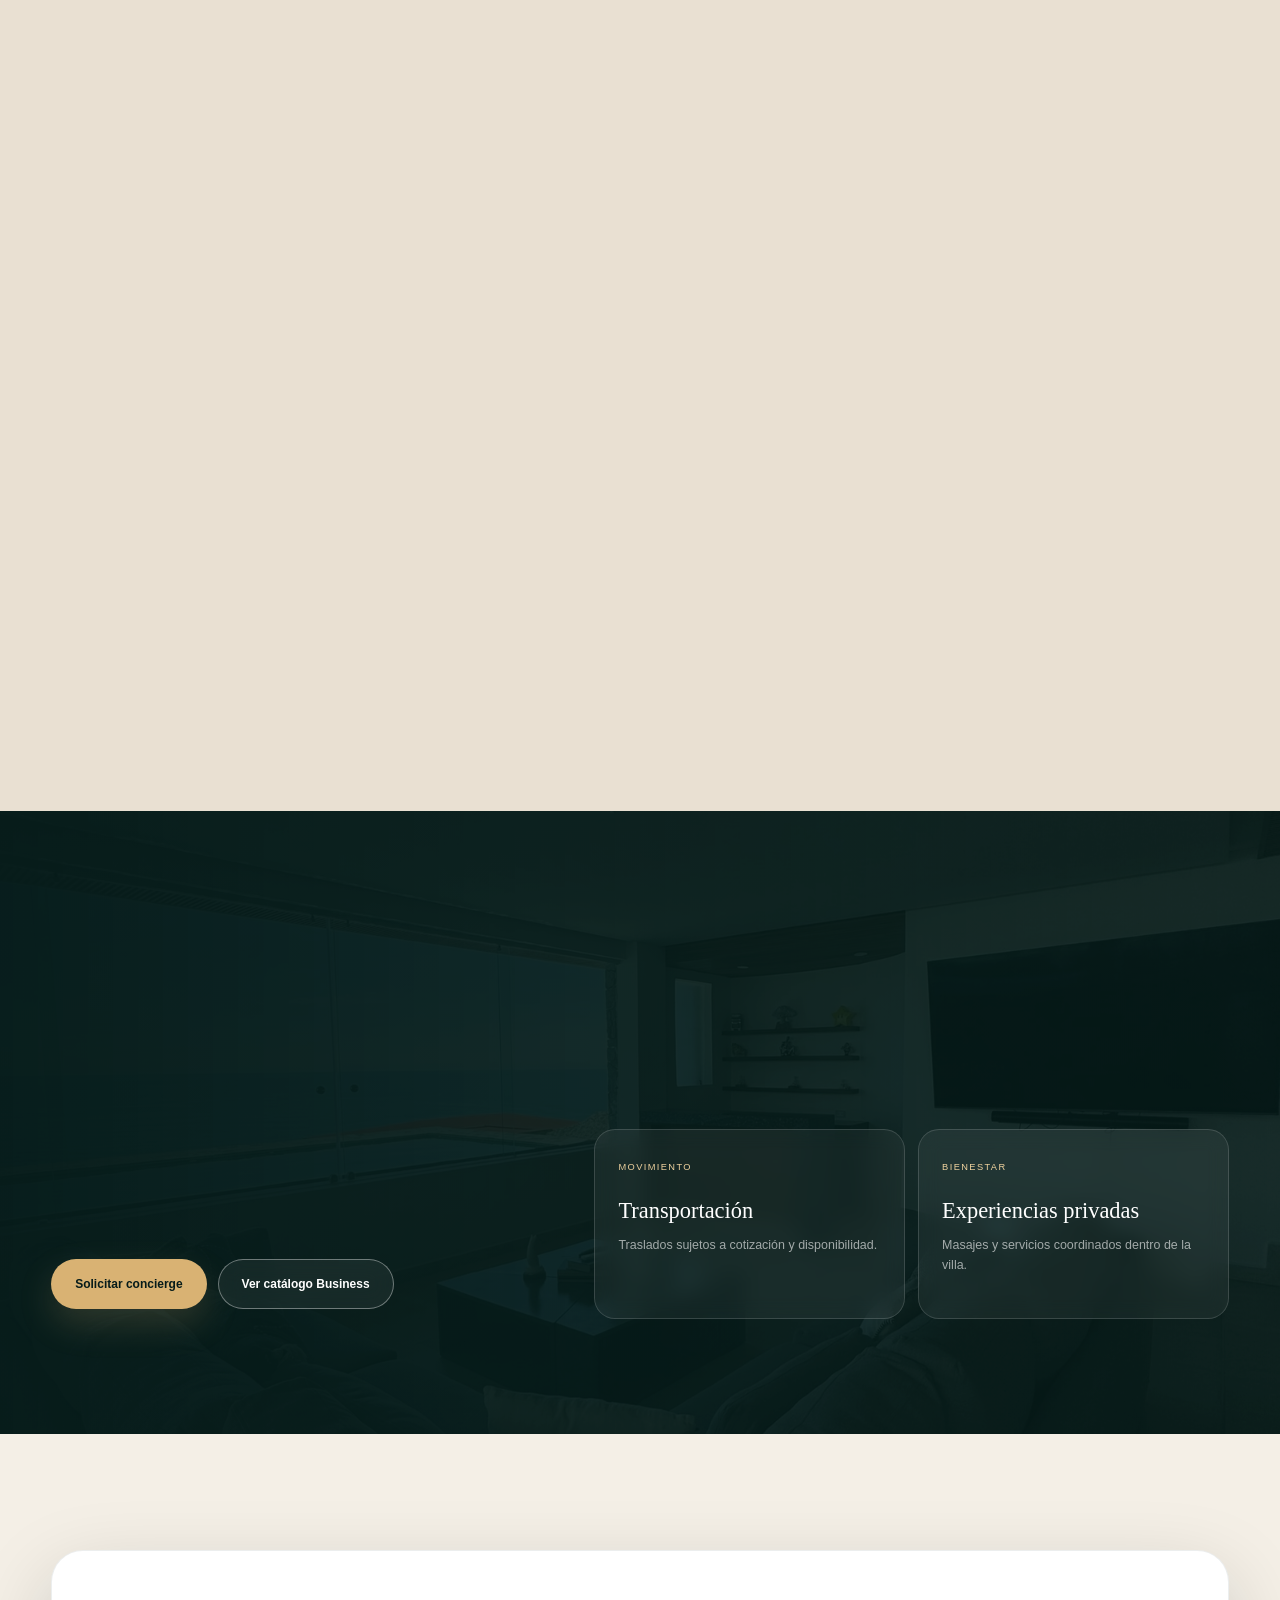
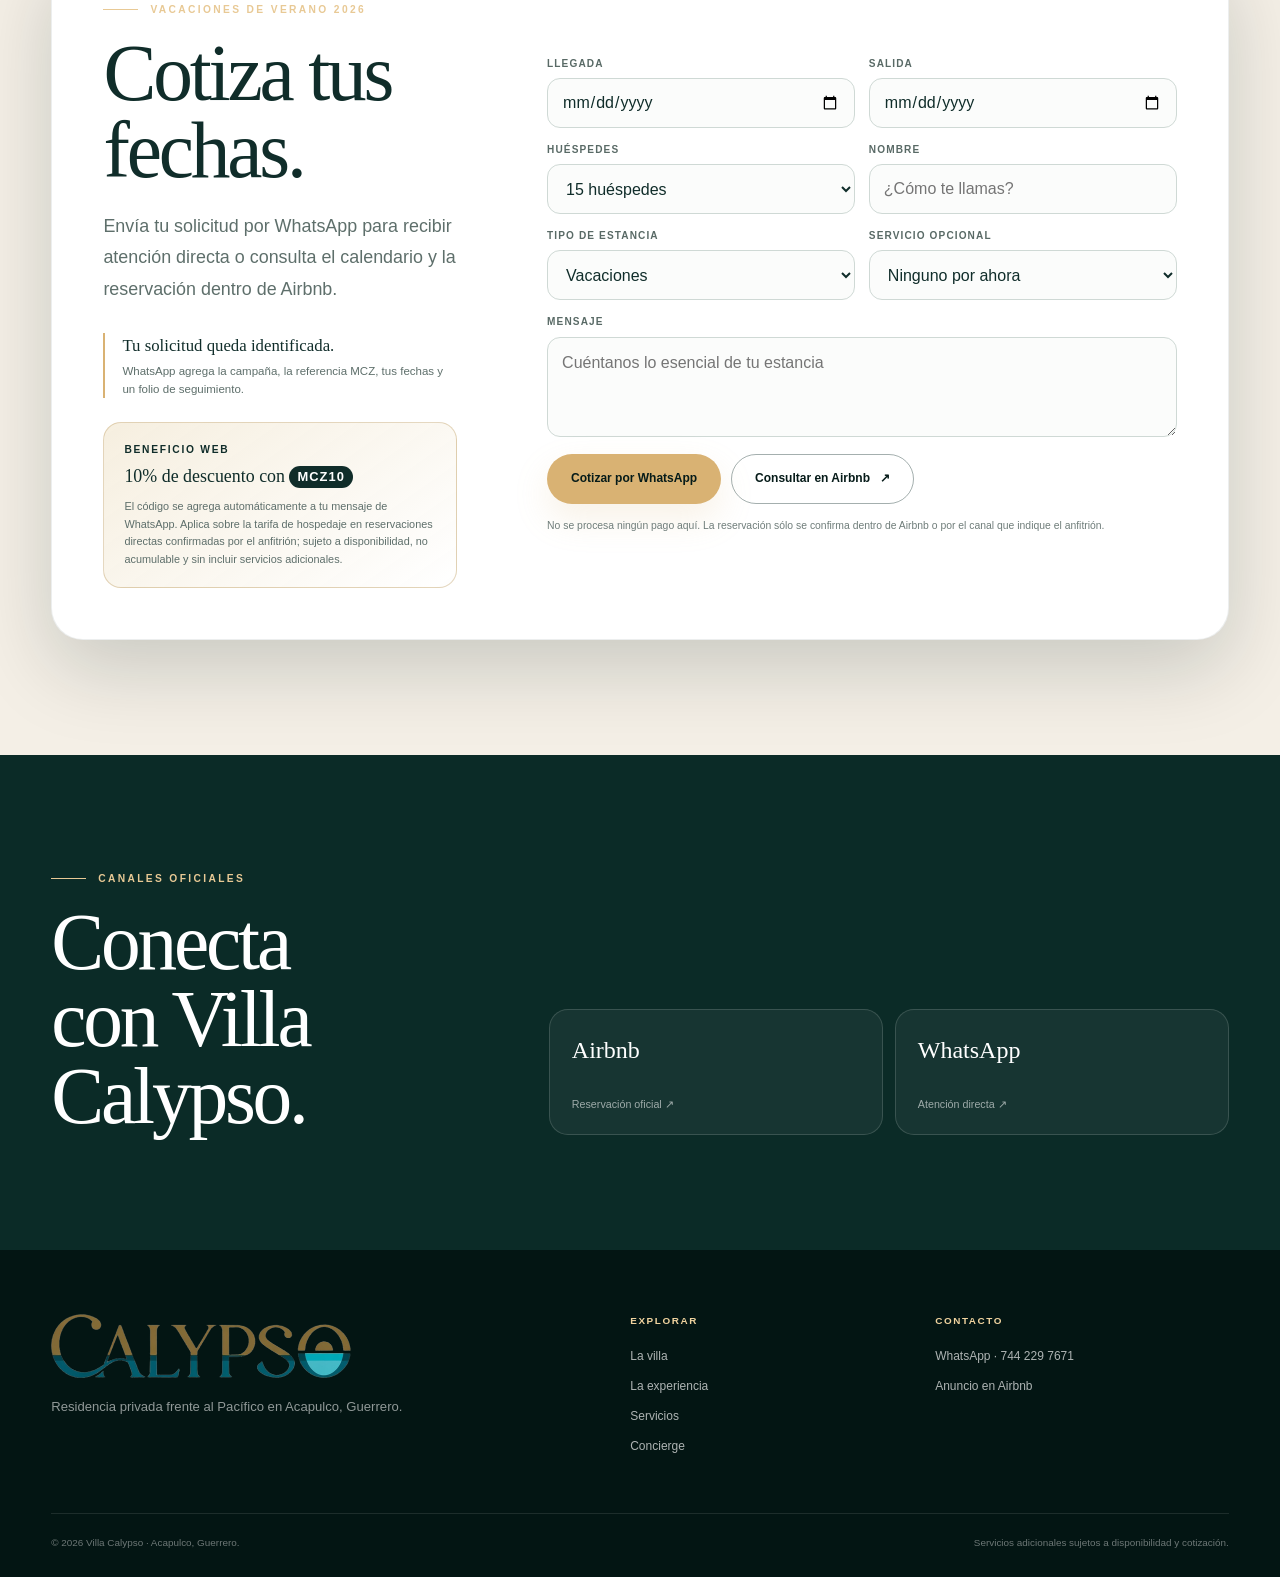
==== commit 9c9cc55e: "Activar campaña de vacaciones 2026" ====
--- a/index.html
+++ b/index.html
@@ -6,32 +6,30 @@
   <meta name="theme-color" content="#061b19">
   <meta name="color-scheme" content="light dark">
   <meta name="robots" content="index, follow, max-image-preview:large">
-  <meta name="description" content="Villa Calypso es una villa privada frente al mar en Acapulco para hasta 15 huéspedes. Consulta disponibilidad en Airbnb o solicita atención personalizada por WhatsApp.">
-  <title>Villa Calypso Acapulco | Villa privada frente al mar</title>
+  <meta name="description" content="Renta Villa Calypso completa frente al mar en Acapulco para hasta 15 huéspedes. Cotiza tus vacaciones por WhatsApp o consulta disponibilidad en Airbnb.">
+  <title>Renta vacacional en Acapulco | Villa Calypso</title>
 
   <link rel="canonical" href="https://villacalypso.mx/">
   <link rel="manifest" href="./site.webmanifest">
   <link rel="icon" href="./assets/brand/icon-32.png" sizes="32x32" type="image/png">
   <link rel="apple-touch-icon" href="./assets/brand/icon-192.png">
-  <link rel="preload" href="./assets/images/optimized/villa-intro-desktop-1920.avif" as="image" type="image/avif" media="(min-width: 681px)" fetchpriority="high">
-  <link rel="preload" href="./assets/images/optimized/villa-intro-mobile-900.avif" as="image" type="image/avif" media="(max-width: 680px)" fetchpriority="high">
-  <link rel="preload" href="./assets/images/optimized/villa-hero-desktop-1920.avif" as="image" type="image/avif" media="(min-width: 681px)">
-  <link rel="preload" href="./assets/images/optimized/villa-hero-mobile-900.avif" as="image" type="image/avif" media="(max-width: 680px)">
+  <link rel="preload" href="./assets/images/optimized/villa-hero-desktop-1920.avif" as="image" type="image/avif" media="(min-width: 681px)" fetchpriority="high">
+  <link rel="preload" href="./assets/images/optimized/villa-hero-mobile-900.avif" as="image" type="image/avif" media="(max-width: 680px)" fetchpriority="high">
   <link rel="stylesheet" href="./assets/css/site.css">
 
   <meta property="og:locale" content="es_MX">
   <meta property="og:type" content="website">
   <meta property="og:site_name" content="Villa Calypso">
-  <meta property="og:title" content="Villa Calypso Acapulco | Privacidad frente al Pacífico">
-  <meta property="og:description" content="Una residencia completa con alberca infinita, seis habitaciones y atención directa del Superanfitrión.">
+  <meta property="og:title" content="Vacaciones frente al Pacífico | Villa Calypso Acapulco">
+  <meta property="og:description" content="Renta la villa completa para hasta 15 huéspedes. Seis habitaciones, alberca infinita y atención directa del Superanfitrión.">
   <meta property="og:url" content="https://villacalypso.mx/">
   <meta property="og:image" content="https://villacalypso.mx/assets/brand/social-card.jpg">
   <meta property="og:image:width" content="1200">
   <meta property="og:image:height" content="630">
   <meta property="og:image:alt" content="Alberca y vista al Pacífico en Villa Calypso, Acapulco">
   <meta name="twitter:card" content="summary_large_image">
-  <meta name="twitter:title" content="Villa Calypso Acapulco">
-  <meta name="twitter:description" content="Villa privada frente al mar para hasta 15 huéspedes.">
+  <meta name="twitter:title" content="Vacaciones en Villa Calypso Acapulco">
+  <meta name="twitter:description" content="Renta la villa completa frente al mar para hasta 15 huéspedes.">
   <meta name="twitter:image" content="https://villacalypso.mx/assets/brand/social-card.jpg">
 
   <script type="application/ld+json">
@@ -39,7 +37,7 @@
     "@context": "https://schema.org",
     "@type": "VacationRental",
     "name": "Villa Calypso",
-    "description": "Residencia privada frente al mar en Acapulco para hasta 15 huéspedes, con seis habitaciones, alberca y atención del Superanfitrión.",
+    "description": "Renta vacacional de una residencia privada completa frente al mar en Acapulco para hasta 15 huéspedes, con seis habitaciones, alberca y atención del Superanfitrión.",
     "url": "https://villacalypso.mx/",
     "sameAs": ["https://www.airbnb.mx/rooms/1324968381846668643"],
     "telephone": "+52 744 229 7671",
@@ -67,31 +65,6 @@
   <script src="./assets/js/site.js" defer></script>
 </head>
 <body>
-  <div class="site-intro" id="siteIntro" role="dialog" aria-modal="true" aria-labelledby="introTitle">
-    <picture class="site-intro__poster" aria-hidden="true">
-      <source media="(max-width: 680px)" type="image/avif" srcset="./assets/images/optimized/villa-intro-mobile-900.avif">
-      <source media="(max-width: 680px)" type="image/webp" srcset="./assets/images/optimized/villa-intro-mobile-900.webp">
-      <source type="image/avif" srcset="./assets/images/optimized/villa-intro-desktop-1920.avif">
-      <source type="image/webp" srcset="./assets/images/optimized/villa-intro-desktop-1920.webp">
-      <img src="./assets/images/optimized/villa-intro-desktop-1920.jpg" width="1920" height="1080" alt="" fetchpriority="high">
-    </picture>
-    <div class="site-intro__shade" aria-hidden="true"></div>
-    <div class="site-intro__edition" aria-hidden="true"><span>Villa Calypso</span><span>Residencia privada</span></div>
-    <div class="site-intro__top">
-      <img src="./assets/brand/logo-calypso-600.png" width="600" height="127" alt="Villa Calypso">
-      <span>Acapulco · México</span>
-    </div>
-    <div class="site-intro__content">
-      <div>
-        <p class="site-intro__kicker">Villa privada frente al Pacífico</p>
-        <h1 id="introTitle">La villa frente al horizonte.</h1>
-      </div>
-      <button class="site-intro__explore" id="introExplore" type="button">
-        <span>Explorar</span><span class="site-intro__arrow" aria-hidden="true">→</span>
-      </button>
-    </div>
-  </div>
-
   <a class="skip-link" href="#contenido">Ir al contenido</a>
 
   <header class="site-header" id="siteHeader">
@@ -103,7 +76,7 @@
       <a href="#experiencia">La experiencia</a>
       <a href="#concierge">Concierge</a>
       <a href="#estancia">Tu estancia</a>
-      <a class="button button--outline button--compact js-airbnb" href="https://www.airbnb.mx/rooms/1324968381846668643" target="_blank" rel="noopener noreferrer">Ver disponibilidad</a>
+      <a class="button button--gold button--compact js-whatsapp" data-intent="cotizar vacaciones en Villa Calypso" href="https://wa.me/527442297671" target="_blank" rel="noopener noreferrer">Cotizar estancia</a>
     </nav>
     <button class="menu-button" id="menuOpen" type="button" aria-expanded="false" aria-controls="mobileMenu" aria-label="Abrir menú">
       <span></span><span></span>
@@ -125,7 +98,8 @@
         <a href="#concierge">Concierge opcional</a>
         <a href="#estancia">Consultar estancia</a>
       </nav>
-      <a class="button button--gold js-airbnb" href="https://www.airbnb.mx/rooms/1324968381846668643" target="_blank" rel="noopener noreferrer">Ver disponibilidad en Airbnb</a>
+      <a class="button button--gold js-whatsapp" data-intent="cotizar vacaciones en Villa Calypso" href="https://wa.me/527442297671" target="_blank" rel="noopener noreferrer">Cotizar por WhatsApp</a>
+      <a class="button button--outline js-airbnb" href="https://www.airbnb.mx/rooms/1324968381846668643" target="_blank" rel="noopener noreferrer">Consultar en Airbnb</a>
     </aside>
   </div>
 
@@ -141,12 +115,17 @@
       <div class="hero__shade"></div>
       <div class="hero__content">
         <div class="hero__copy">
-          <p class="eyebrow">Acapulco · Pacífico mexicano</p>
-          <h1 id="heroTitle" tabindex="-1">Donde el horizonte <em>se vuelve hogar.</em></h1>
-          <p class="hero__lead">Villa Calypso es una residencia privada frente al mar: amplitud, alberca infinita y hospitalidad pensadas para compartir sin renunciar a la privacidad.</p>
+          <p class="eyebrow">Vacaciones de verano 2026 · Acapulco</p>
+          <h1 id="heroTitle" tabindex="-1">Reúne a todos. <em>El Pacífico enfrente.</em></h1>
+          <p class="hero__lead">Renta Villa Calypso completa para hasta 15 huéspedes: seis habitaciones, alberca infinita y atención directa para organizar unas vacaciones sin dividir al grupo.</p>
+          <div class="hero-offer" aria-label="Beneficio de la campaña Vacaciones de verano 2026">
+            <span>Beneficio web</span>
+            <strong>10% de descuento con <b>MCZ10</b></strong>
+            <small>En reservación directa confirmada por el anfitrión. Sujeto a disponibilidad y condiciones.</small>
+          </div>
           <div class="button-row">
-            <a class="button button--gold js-airbnb" href="https://www.airbnb.mx/rooms/1324968381846668643" target="_blank" rel="noopener noreferrer">Ver disponibilidad en Airbnb <span aria-hidden="true">↗</span></a>
-            <a class="button button--glass js-whatsapp" data-intent="una estancia personalizada" href="https://wa.me/527442297671" target="_blank" rel="noopener noreferrer">Solicitar estancia por WhatsApp</a>
+            <a class="button button--gold js-whatsapp" data-intent="cotizar mis fechas de vacaciones" href="https://wa.me/527442297671" target="_blank" rel="noopener noreferrer">Cotizar mis fechas por WhatsApp</a>
+            <a class="button button--glass js-airbnb" href="https://www.airbnb.mx/rooms/1324968381846668643" target="_blank" rel="noopener noreferrer">Consultar en Airbnb <span aria-hidden="true">↗</span></a>
           </div>
           <dl class="hero-facts" aria-label="Capacidad de Villa Calypso">
             <div><dt>15</dt><dd>huéspedes</dd></div>
@@ -156,11 +135,11 @@
           </dl>
         </div>
         <aside class="host-card">
-          <p class="host-card__kicker">Atención directa</p>
-          <h2>Tu Superanfitrión</h2>
-          <p>Consulta fechas, distribución de habitaciones y servicios adicionales con atención personalizada.</p>
-          <a class="button button--gold js-whatsapp" data-intent="hablar con el Superanfitrión" href="https://wa.me/527442297671" target="_blank" rel="noopener noreferrer">WhatsApp · 744 229 7671</a>
-          <small>Tu mensaje incluirá un folio de seguimiento.</small>
+          <p class="host-card__kicker">Cotización sin compromiso</p>
+          <h2>Atención directa del Superanfitrión</h2>
+          <p>Comparte tus fechas y el número de huéspedes. Recibirás orientación sobre disponibilidad, distribución y servicios opcionales.</p>
+          <a class="button button--gold js-whatsapp" data-intent="recibir una cotización de vacaciones" href="https://wa.me/527442297671" target="_blank" rel="noopener noreferrer">Escribir al 744 229 7671</a>
+          <small>Tu mensaje incluirá la referencia MCZ y un folio para dar seguimiento.</small>
         </aside>
       </div>
       <div class="hero__scroll" aria-hidden="true"><span></span>Descubre la villa</div>
@@ -305,12 +284,12 @@
     <section class="section booking-section" id="estancia" aria-labelledby="bookingTitle">
       <div class="container booking-card">
         <div class="booking-card__intro">
-          <p class="eyebrow reveal">Tu estancia</p>
-          <h2 id="bookingTitle" class="reveal">Consulta fechas.</h2>
-          <p class="section-intro reveal">Airbnb administra la disponibilidad y la reservación. WhatsApp atiende solicitudes personalizadas y servicios adicionales.</p>
+          <p class="eyebrow reveal">Vacaciones de verano 2026</p>
+          <h2 id="bookingTitle" class="reveal">Cotiza tus fechas.</h2>
+          <p class="section-intro reveal">Envía tu solicitud por WhatsApp para recibir atención directa o consulta el calendario y la reservación dentro de Airbnb.</p>
           <div class="channel-note reveal">
-            <strong>Dos caminos, una decisión clara.</strong>
-            <span>Disponibilidad en Airbnb · Atención personalizada por WhatsApp</span>
+            <strong>Tu solicitud queda identificada.</strong>
+            <span>WhatsApp agrega la campaña, la referencia MCZ, tus fechas y un folio de seguimiento.</span>
           </div>
           <div class="web-benefit reveal" aria-label="Beneficio exclusivo de reservación directa">
             <span class="web-benefit__label">Beneficio web</span>
@@ -355,8 +334,8 @@
           </div>
           <p class="form-status field--full" id="formStatus" role="alert" aria-live="polite"></p>
           <div class="booking-actions field--full">
-            <button class="button button--gold" type="button" id="bookingAirbnb">Ver disponibilidad en Airbnb <span aria-hidden="true">↗</span></button>
-            <button class="button button--dark-outline" type="button" id="bookingWhatsApp">Solicitar por WhatsApp</button>
+            <button class="button button--gold" type="button" id="bookingWhatsApp">Cotizar por WhatsApp</button>
+            <button class="button button--dark-outline" type="button" id="bookingAirbnb">Consultar en Airbnb <span aria-hidden="true">↗</span></button>
           </div>
           <p class="form-note field--full">No se procesa ningún pago aquí. La reservación sólo se confirma dentro de Airbnb o por el canal que indique el anfitrión.</p>
         </form>
@@ -402,8 +381,8 @@
     </div>
   </footer>
 
-  <a class="whatsapp-float js-whatsapp" data-intent="una consulta desde el sitio web" href="https://wa.me/527442297671" target="_blank" rel="noopener noreferrer" aria-label="Hablar con Villa Calypso por WhatsApp">
-    <span aria-hidden="true">WA</span><strong>Hablar con el anfitrión</strong>
+  <a class="whatsapp-float js-whatsapp" data-intent="cotizar mis vacaciones desde el sitio web" href="https://wa.me/527442297671" target="_blank" rel="noopener noreferrer" aria-label="Cotizar Villa Calypso por WhatsApp">
+    <span aria-hidden="true">WA</span><strong>Cotizar vacaciones</strong>
   </a>
 
   <div class="lightbox" id="lightbox" role="dialog" aria-modal="true" aria-labelledby="lightboxTitle" hidden>
--- a/assets/css/site.css
+++ b/assets/css/site.css
@@ -38,8 +38,7 @@
   text-rendering: optimizeLegibility;
 }
 
-body.is-locked,
-body.intro-active {
+body.is-locked {
   overflow: hidden;
   touch-action: none;
 }
@@ -98,170 +97,6 @@
 
 [hidden] {
   display: none !important;
-}
-
-.site-intro {
-  display: none;
-}
-
-.enhanced .site-intro {
-  position: fixed;
-  z-index: 6000;
-  inset: 0;
-  display: grid;
-  min-height: 100svh;
-  overflow: hidden;
-  background: var(--deep);
-  color: var(--white);
-  opacity: 1;
-  visibility: visible;
-  transition: opacity 0.75s var(--ease), visibility 0.75s;
-}
-
-.enhanced .site-intro.is-leaving {
-  opacity: 0;
-  visibility: hidden;
-  pointer-events: none;
-}
-
-.site-intro__poster,
-.site-intro__poster img,
-.site-intro__shade {
-  position: absolute;
-  inset: 0;
-  width: 100%;
-  height: 100%;
-}
-
-.site-intro__poster img {
-  object-fit: cover;
-  object-position: center;
-  filter: saturate(1.06) contrast(1.03) brightness(0.96);
-}
-
-.site-intro__poster {
-  transform: scale(1.02);
-}
-
-.site-intro__shade {
-  z-index: 2;
-  background:
-    linear-gradient(180deg, rgba(2, 14, 13, 0.28) 0%, transparent 38%, rgba(2, 14, 13, 0.7) 100%),
-    linear-gradient(90deg, rgba(2, 14, 13, 0.18), transparent 52%, rgba(2, 14, 13, 0.06));
-}
-
-.site-intro__edition {
-  position: absolute;
-  z-index: 3;
-  top: 50%;
-  left: 4vw;
-  right: 4vw;
-  display: flex;
-  justify-content: space-between;
-  padding: 11px 0;
-  border-top: 1px solid rgba(255, 255, 255, 0.27);
-  border-bottom: 1px solid rgba(255, 255, 255, 0.27);
-  color: rgba(255, 255, 255, 0.67);
-  font-size: 0.55rem;
-  font-weight: 700;
-  letter-spacing: 0.22em;
-  text-transform: uppercase;
-}
-
-.site-intro__top,
-.site-intro__content {
-  position: relative;
-  z-index: 3;
-  width: calc(100% - 8vw);
-  margin-inline: auto;
-}
-
-.site-intro__top {
-  display: flex;
-  align-items: center;
-  justify-content: space-between;
-  align-self: start;
-  padding-top: max(28px, env(safe-area-inset-top));
-}
-
-.site-intro__top img {
-  width: clamp(180px, 18vw, 260px);
-  height: auto;
-  filter: drop-shadow(0 8px 24px rgba(0, 0, 0, 0.32));
-}
-
-.site-intro__top span,
-.site-intro__kicker {
-  color: rgba(255, 255, 255, 0.78);
-  font-size: 0.62rem;
-  font-weight: 700;
-  letter-spacing: 0.2em;
-  text-transform: uppercase;
-}
-
-.site-intro__content {
-  display: flex;
-  align-items: end;
-  justify-content: space-between;
-  gap: 40px;
-  align-self: end;
-  padding-bottom: max(46px, env(safe-area-inset-bottom));
-}
-
-.site-intro__kicker {
-  margin: 0 0 10px;
-  color: var(--gold-light);
-}
-
-.site-intro h1 {
-  max-width: 860px;
-  margin: 0;
-  font-size: clamp(3rem, 6.3vw, 7.2rem);
-  letter-spacing: -0.045em;
-  line-height: 0.95;
-  text-wrap: balance;
-}
-
-.site-intro__explore {
-  display: inline-flex;
-  flex: 0 0 auto;
-  align-items: center;
-  gap: 32px;
-  min-height: 76px;
-  padding: 9px 10px 9px 32px;
-  border: 1px solid rgba(255, 255, 255, 0.46);
-  border-radius: 999px;
-  background: rgba(5, 31, 28, 0.38);
-  color: var(--white);
-  font-size: 0.72rem;
-  font-weight: 700;
-  letter-spacing: 0.12em;
-  text-transform: uppercase;
-  backdrop-filter: blur(15px);
-  transition: color 0.3s ease, background 0.3s ease, border-color 0.3s ease, transform 0.3s var(--ease);
-}
-
-.site-intro__explore:hover {
-  border-color: var(--gold-light);
-  background: var(--gold-light);
-  color: var(--deep);
-  transform: translateY(-2px);
-}
-
-.site-intro__arrow {
-  display: grid;
-  width: 56px;
-  height: 56px;
-  place-items: center;
-  border-radius: 50%;
-  background: var(--gold);
-  color: var(--deep);
-  font-size: 1.3rem;
-  transition: transform 0.3s var(--ease);
-}
-
-.site-intro__explore:hover .site-intro__arrow {
-  transform: translateX(3px);
 }
 
 .skip-link {
@@ -607,7 +442,7 @@
 
 .hero h1 em {
   display: block;
-  margin-left: clamp(0px, 9vw, 145px);
+  margin-left: clamp(0px, 4vw, 64px);
   color: var(--gold-light);
   font-weight: 400;
 }
@@ -619,6 +454,46 @@
   font-size: clamp(1rem, 1.45vw, 1.35rem);
   font-weight: 300;
   line-height: 1.68;
+}
+
+.hero-offer {
+  display: grid;
+  gap: 3px;
+  width: fit-content;
+  max-width: 640px;
+  margin-top: 22px;
+  padding: 13px 17px;
+  border: 1px solid rgba(240, 211, 159, 0.38);
+  border-radius: 16px;
+  background: rgba(5, 35, 31, 0.5);
+  backdrop-filter: blur(14px);
+}
+
+.hero-offer span {
+  color: var(--gold-light);
+  font-size: 0.57rem;
+  font-weight: 700;
+  letter-spacing: 0.17em;
+  text-transform: uppercase;
+}
+
+.hero-offer strong {
+  font-family: Georgia, "Times New Roman", serif;
+  font-size: 1.08rem;
+  font-weight: 400;
+}
+
+.hero-offer b {
+  color: var(--gold-light);
+  font-family: Arial, Helvetica, sans-serif;
+  font-size: 0.78em;
+  letter-spacing: 0.08em;
+}
+
+.hero-offer small {
+  color: rgba(255, 255, 255, 0.57);
+  font-size: 0.61rem;
+  line-height: 1.45;
 }
 
 .hero .button-row {
@@ -1655,35 +1530,18 @@
 }
 
 @media (max-width: 760px) {
-  .site-intro__top,
-  .site-intro__content { width: calc(100% - 36px); }
-  .site-intro__top { padding-top: max(18px, env(safe-area-inset-top)); }
-  .site-intro__top img { width: 176px; }
-  .site-intro__top span { display: none; }
-  .site-intro__content {
-    align-items: stretch;
-    flex-direction: column;
-    gap: 28px;
-    padding-bottom: max(25px, env(safe-area-inset-bottom));
-  }
-  .site-intro__edition {
-    top: 46%;
-    left: 18px;
-    right: 18px;
-  }
-  .site-intro h1 { max-width: 330px; font-size: clamp(2.7rem, 14vw, 4.2rem); }
-  .site-intro__explore { justify-content: space-between; width: 100%; min-height: 64px; }
   .container { width: calc(100% - 36px); }
   .site-header { min-height: 70px; padding: 11px 18px; }
   .brand { width: 174px; }
-  .hero { min-height: 760px; }
+  .hero { min-height: max(960px, 100svh); }
   .hero__content {
     width: calc(100% - 36px);
-    min-height: 760px;
+    min-height: max(960px, 100svh);
     padding: 114px 0 42px;
   }
-  .hero h1 { font-size: clamp(3.6rem, 16.5vw, 5.8rem); }
+  .hero h1 { font-size: clamp(3.35rem, 15vw, 5.4rem); }
   .hero h1 em { margin-left: 0; }
+  .hero-offer { width: 100%; }
   .hero__shade {
     background:
       linear-gradient(180deg, rgba(2, 14, 13, 0.32), rgba(2, 14, 13, 0.28) 38%, rgba(2, 14, 13, 0.95) 100%),
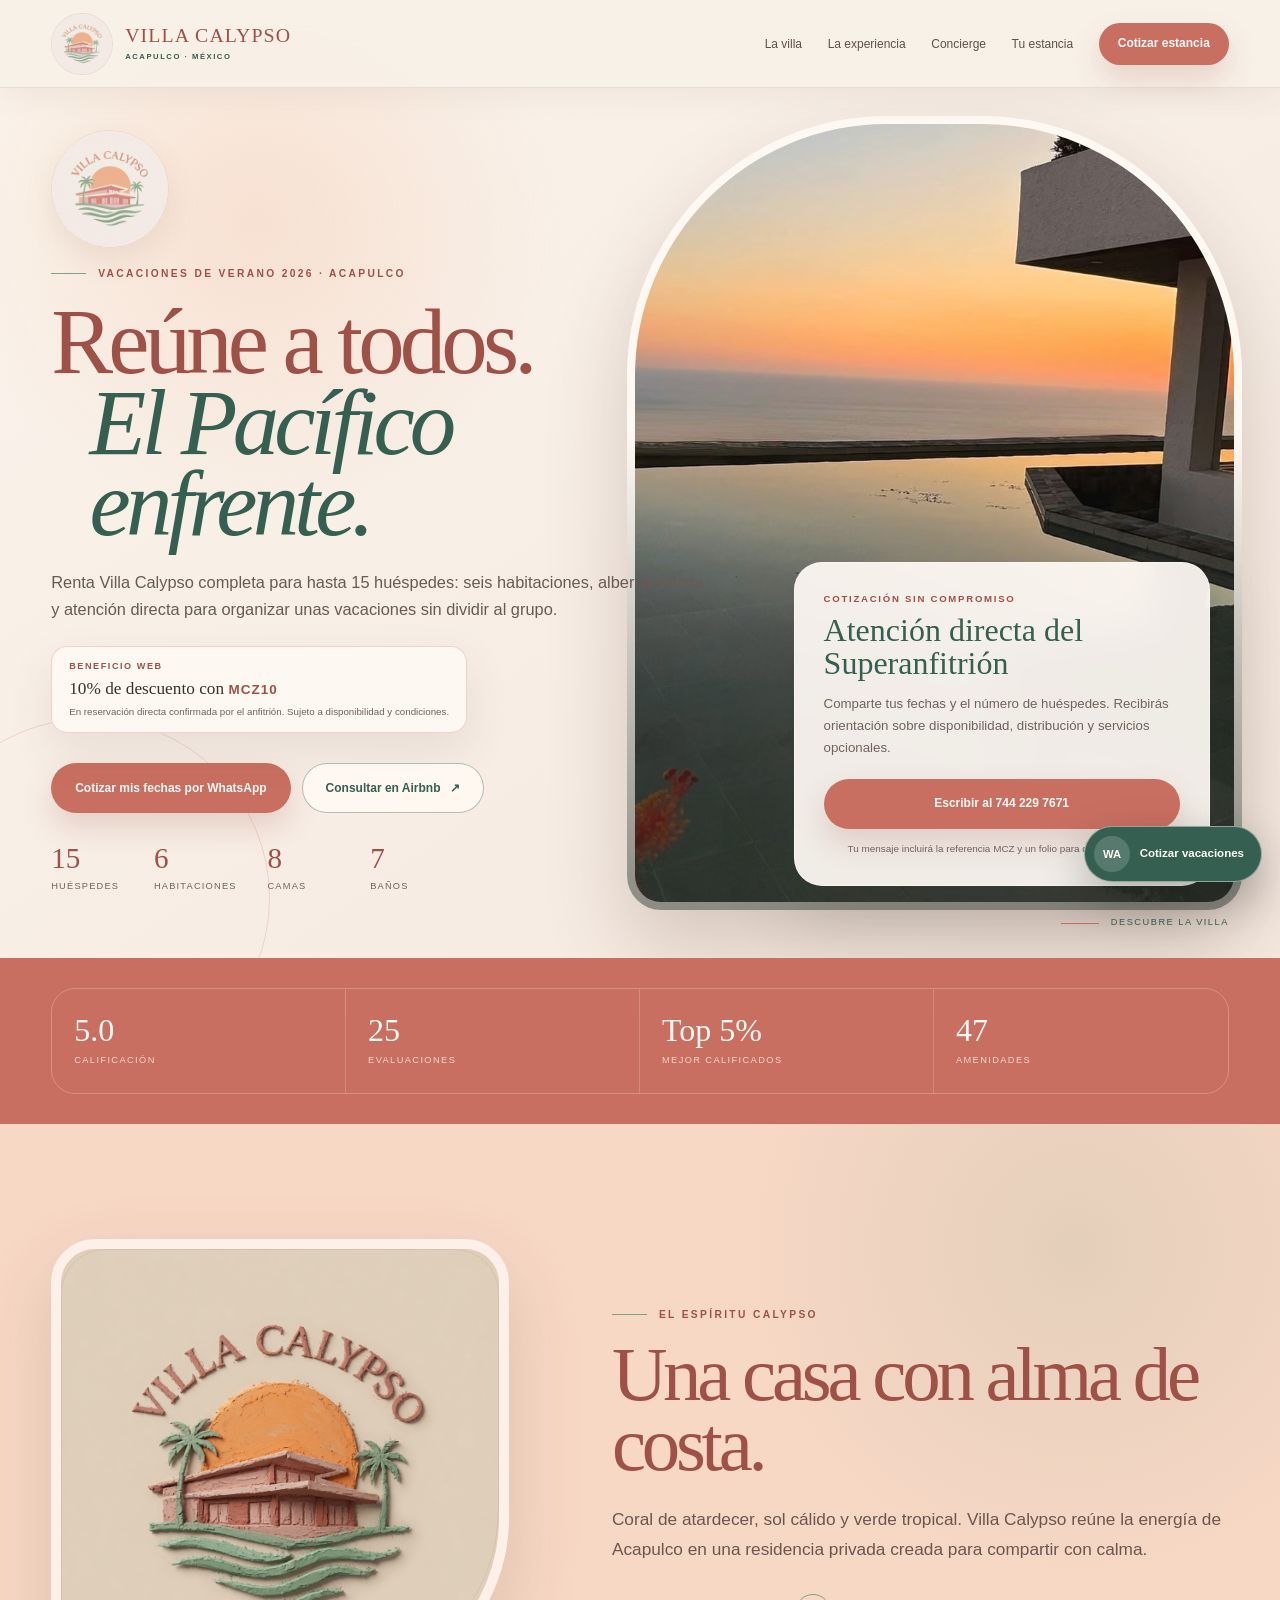
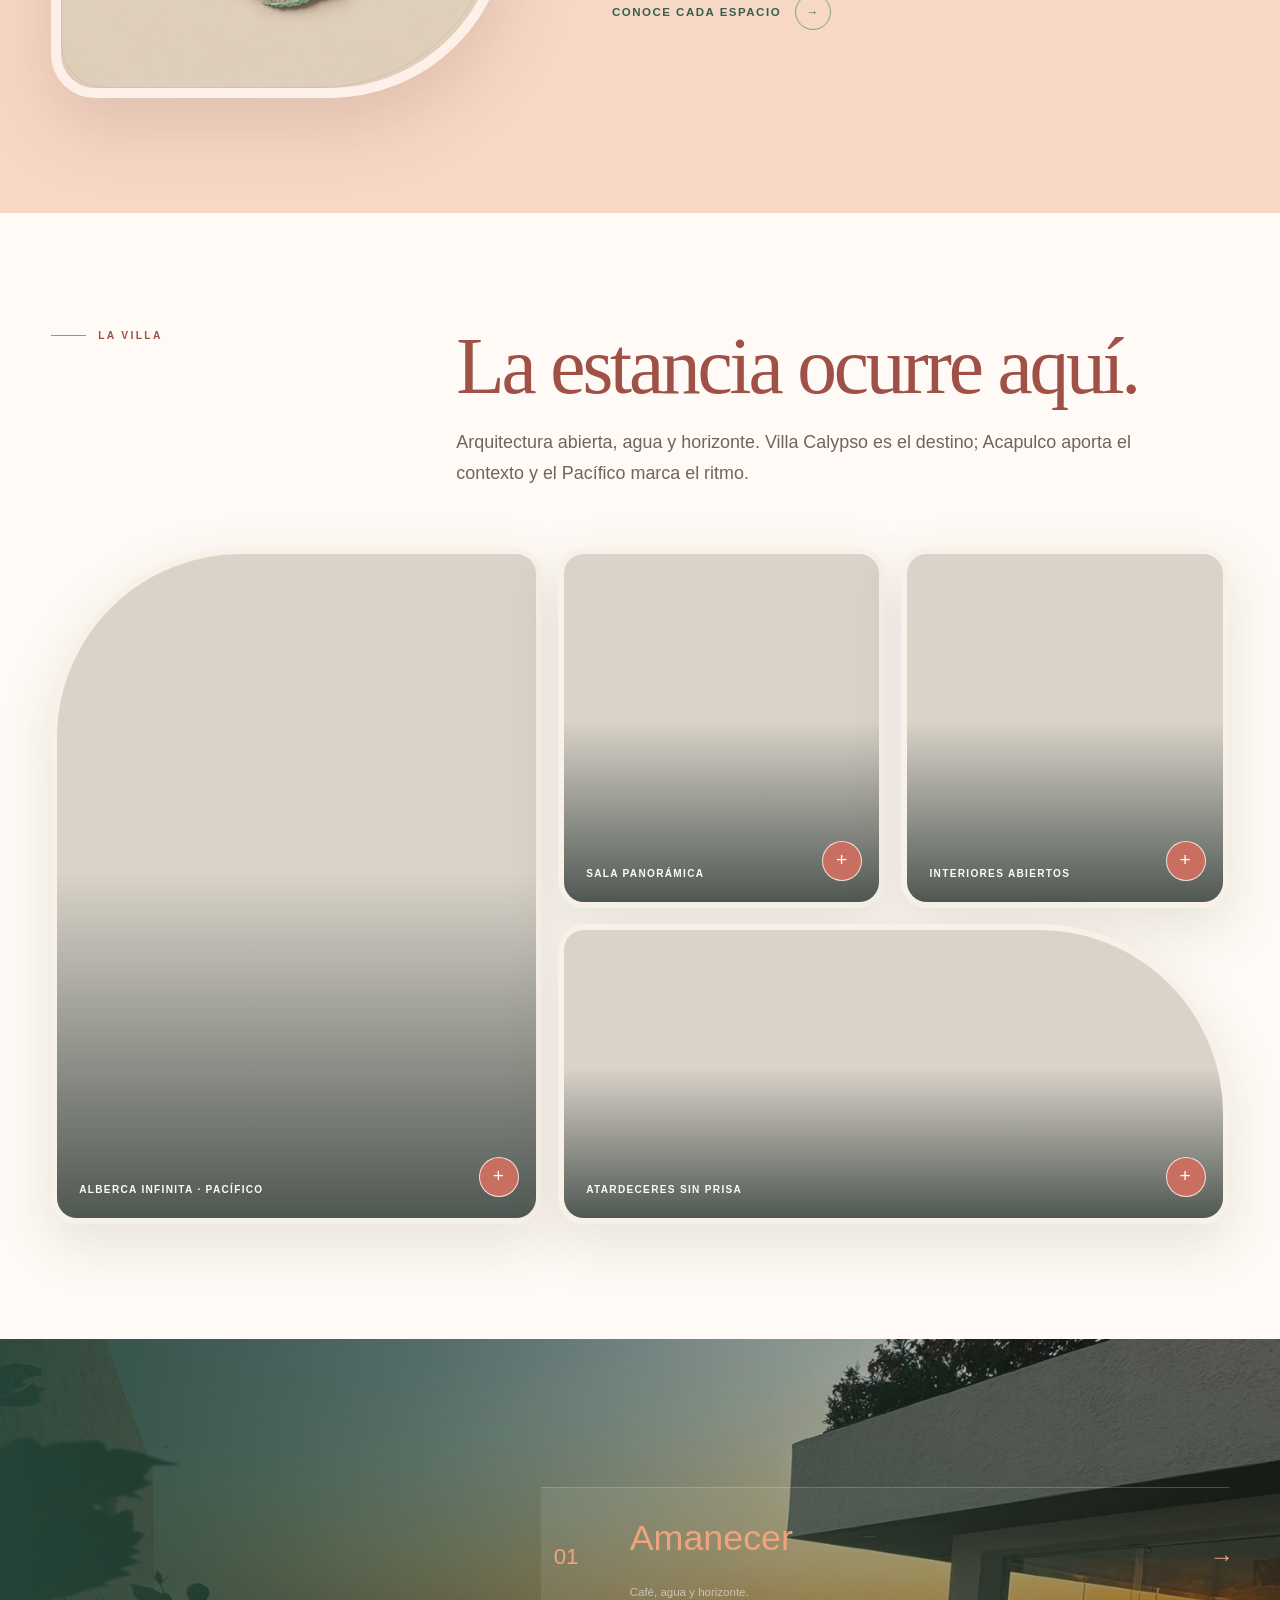
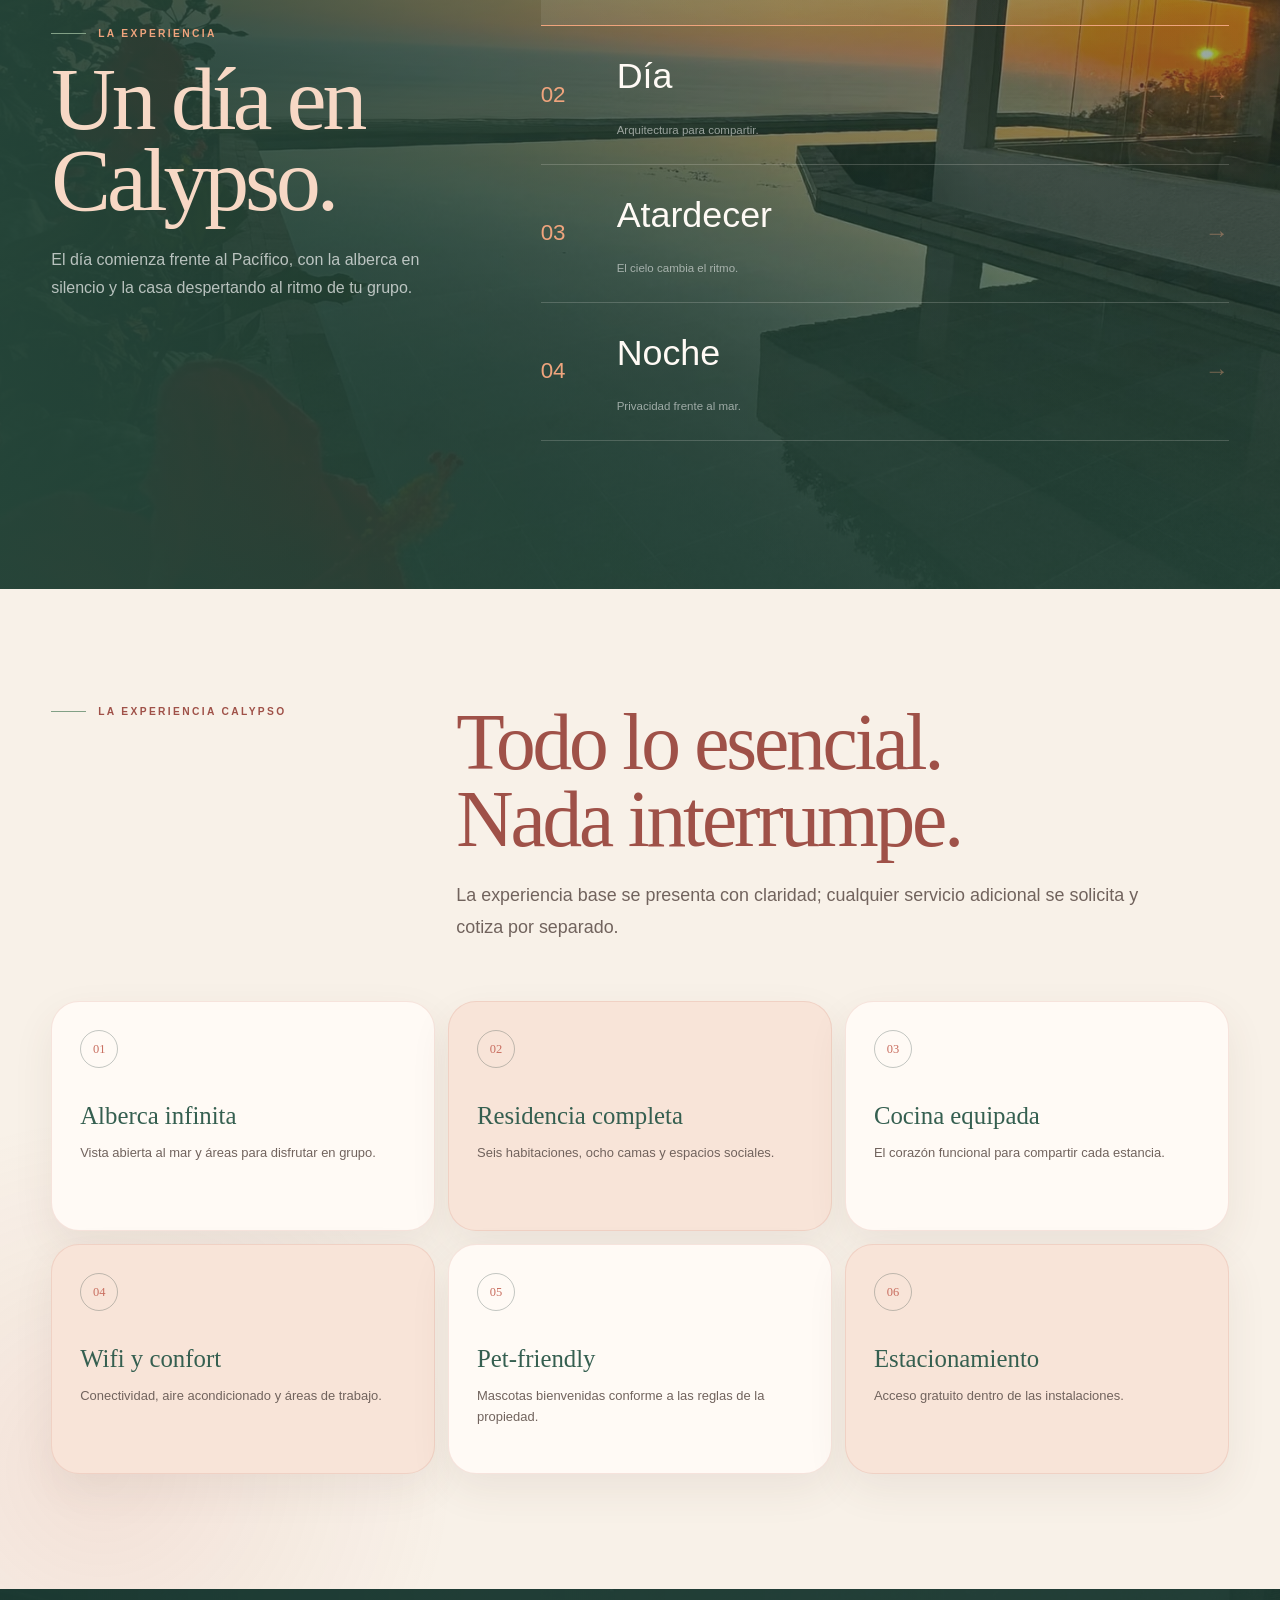
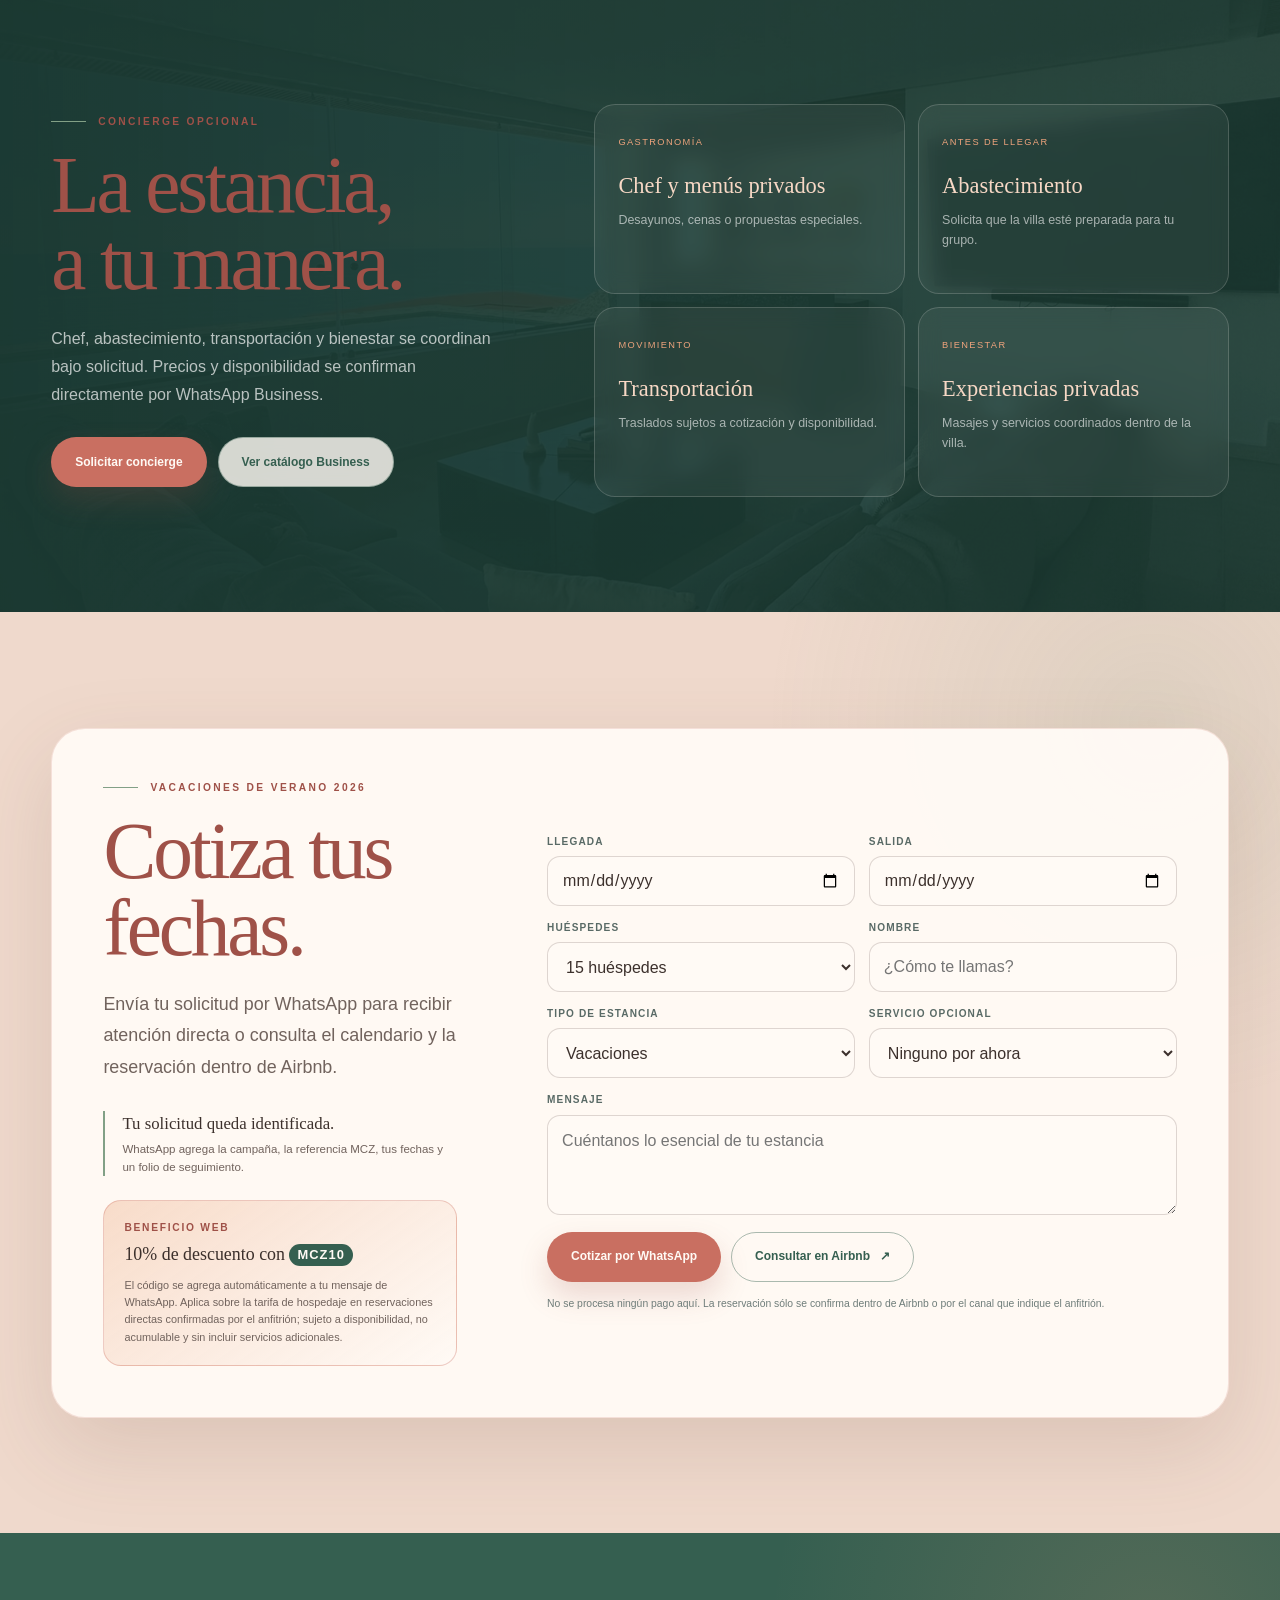
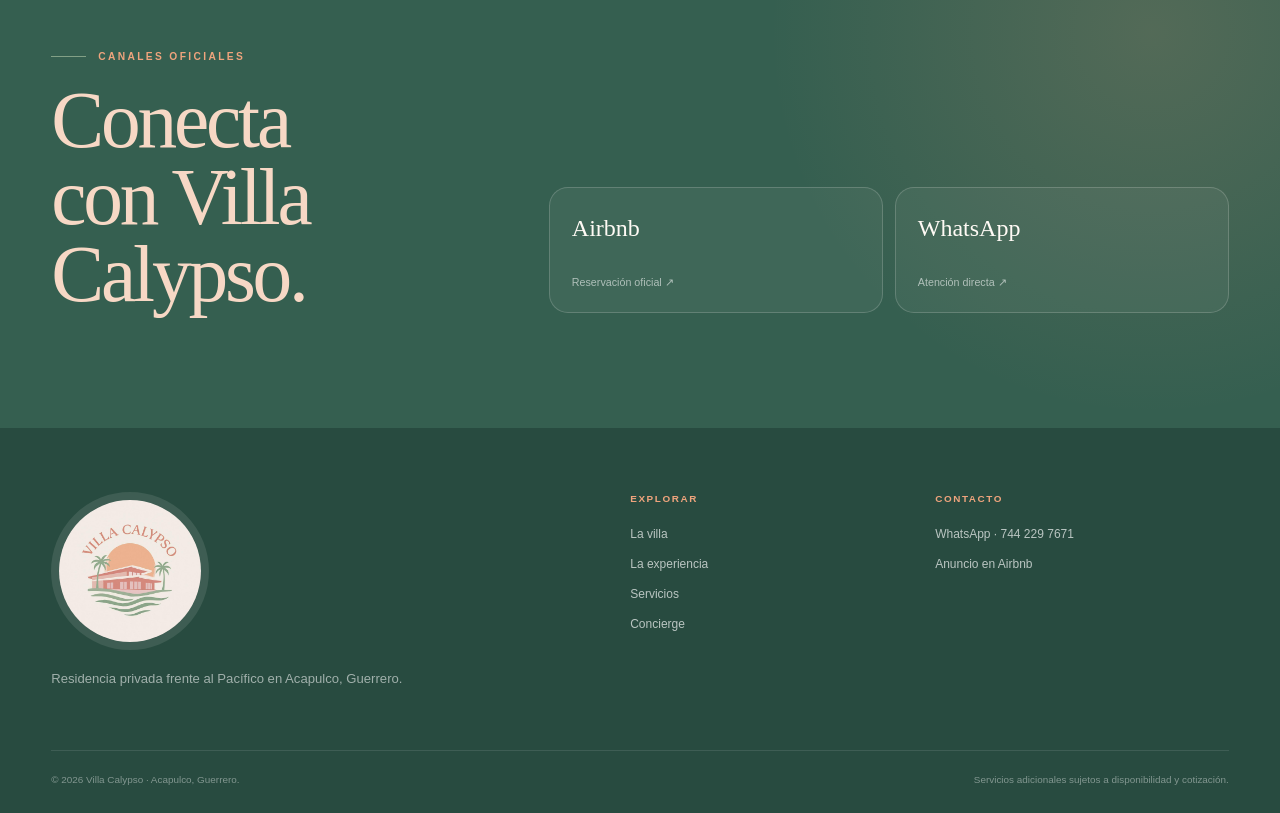
==== commit 2a7829e9: "Rediseñar con identidad oficial Calypso" ====
--- a/index.html
+++ b/index.html
@@ -3,8 +3,8 @@
 <head>
   <meta charset="utf-8">
   <meta name="viewport" content="width=device-width, initial-scale=1, viewport-fit=cover">
-  <meta name="theme-color" content="#061b19">
-  <meta name="color-scheme" content="light dark">
+  <meta name="theme-color" content="#355f50">
+  <meta name="color-scheme" content="light">
   <meta name="robots" content="index, follow, max-image-preview:large">
   <meta name="description" content="Renta Villa Calypso completa frente al mar en Acapulco para hasta 15 huéspedes. Cotiza tus vacaciones por WhatsApp o consulta disponibilidad en Airbnb.">
   <title>Renta vacacional en Acapulco | Villa Calypso</title>
@@ -13,6 +13,7 @@
   <link rel="manifest" href="./site.webmanifest">
   <link rel="icon" href="./assets/brand/icon-32.png" sizes="32x32" type="image/png">
   <link rel="apple-touch-icon" href="./assets/brand/icon-192.png">
+  <link rel="preload" href="./assets/brand/logo-official-flat.jpg" as="image" type="image/jpeg">
   <link rel="preload" href="./assets/images/optimized/villa-hero-desktop-1920.avif" as="image" type="image/avif" media="(min-width: 681px)" fetchpriority="high">
   <link rel="preload" href="./assets/images/optimized/villa-hero-mobile-900.avif" as="image" type="image/avif" media="(max-width: 680px)" fetchpriority="high">
   <link rel="stylesheet" href="./assets/css/site.css">
@@ -23,14 +24,14 @@
   <meta property="og:title" content="Vacaciones frente al Pacífico | Villa Calypso Acapulco">
   <meta property="og:description" content="Renta la villa completa para hasta 15 huéspedes. Seis habitaciones, alberca infinita y atención directa del Superanfitrión.">
   <meta property="og:url" content="https://villacalypso.mx/">
-  <meta property="og:image" content="https://villacalypso.mx/assets/brand/social-card.jpg">
+  <meta property="og:image" content="https://villacalypso.mx/assets/brand/social-card-official.jpg">
   <meta property="og:image:width" content="1200">
   <meta property="og:image:height" content="630">
   <meta property="og:image:alt" content="Alberca y vista al Pacífico en Villa Calypso, Acapulco">
   <meta name="twitter:card" content="summary_large_image">
   <meta name="twitter:title" content="Vacaciones en Villa Calypso Acapulco">
   <meta name="twitter:description" content="Renta la villa completa frente al mar para hasta 15 huéspedes.">
-  <meta name="twitter:image" content="https://villacalypso.mx/assets/brand/social-card.jpg">
+  <meta name="twitter:image" content="https://villacalypso.mx/assets/brand/social-card-official.jpg">
 
   <script type="application/ld+json">
   {
@@ -69,7 +70,8 @@
 
   <header class="site-header" id="siteHeader">
     <a class="brand" href="#inicio" aria-label="Villa Calypso, volver al inicio">
-      <img src="./assets/brand/logo-calypso-600.png" width="600" height="127" alt="Villa Calypso">
+      <span class="brand__seal"><img src="./assets/brand/logo-official-flat.jpg" width="1024" height="1024" alt=""></span>
+      <span class="brand__wordmark">Villa Calypso<small>Acapulco · México</small></span>
     </a>
     <nav class="desktop-nav" aria-label="Navegación principal">
       <a href="#villa">La villa</a>
@@ -87,7 +89,7 @@
     <button class="menu-backdrop" type="button" tabindex="-1" aria-label="Cerrar menú"></button>
     <aside class="mobile-menu" id="mobileMenu" role="dialog" aria-modal="true" aria-labelledby="mobileMenuTitle">
       <div class="mobile-menu__head">
-        <img src="./assets/brand/logo-calypso-600.png" width="600" height="127" alt="Villa Calypso">
+        <div class="mobile-menu__brand"><img src="./assets/brand/logo-official-flat.jpg" width="1024" height="1024" alt="Villa Calypso"><span>Villa Calypso<small>Acapulco · México</small></span></div>
         <button class="icon-button" id="menuClose" type="button" aria-label="Cerrar menú">×</button>
       </div>
       <p class="mobile-menu__label" id="mobileMenuTitle">Explorar Villa Calypso</p>
@@ -115,6 +117,7 @@
       <div class="hero__shade"></div>
       <div class="hero__content">
         <div class="hero__copy">
+          <img class="hero__brand-seal" src="./assets/brand/logo-official-flat.jpg" width="1024" height="1024" alt="Emblema oficial de Villa Calypso">
           <p class="eyebrow">Vacaciones de verano 2026 · Acapulco</p>
           <h1 id="heroTitle" tabindex="-1">Reúne a todos. <em>El Pacífico enfrente.</em></h1>
           <p class="hero__lead">Renta Villa Calypso completa para hasta 15 huéspedes: seis habitaciones, alberca infinita y atención directa para organizar unas vacaciones sin dividir al grupo.</p>
@@ -151,6 +154,20 @@
         <div><strong>25</strong><span>evaluaciones</span></div>
         <div><strong>Top 5%</strong><span>mejor calificados</span></div>
         <div><strong>47</strong><span>amenidades</span></div>
+      </div>
+    </section>
+
+    <section class="brand-story" aria-labelledby="brandStoryTitle">
+      <div class="container brand-story__inner">
+        <figure class="brand-story__mark reveal">
+          <img src="./assets/brand/logo-official-textured.jpg" width="1024" height="1024" alt="Emblema texturizado oficial de Villa Calypso" loading="lazy">
+        </figure>
+        <div class="brand-story__copy">
+          <p class="eyebrow reveal">El espíritu Calypso</p>
+          <h2 id="brandStoryTitle" class="reveal">Una casa con alma de costa.</h2>
+          <p class="reveal">Coral de atardecer, sol cálido y verde tropical. Villa Calypso reúne la energía de Acapulco en una residencia privada creada para compartir con calma.</p>
+          <a class="text-link reveal" href="#villa">Conoce cada espacio <span aria-hidden="true">→</span></a>
+        </div>
       </div>
     </section>
 
@@ -362,7 +379,7 @@
   <footer class="site-footer">
     <div class="container footer-grid">
       <div class="footer-brand">
-        <img src="./assets/brand/logo-calypso-600.png" width="600" height="127" alt="Villa Calypso">
+        <img src="./assets/brand/logo-official-flat.jpg" width="1024" height="1024" alt="Villa Calypso">
         <p>Residencia privada frente al Pacífico en Acapulco, Guerrero.</p>
       </div>
       <div>
--- a/assets/css/site.css
+++ b/assets/css/site.css
@@ -1629,3 +1629,801 @@
   }
   .enhanced .reveal { opacity: 1; transform: none; }
 }
+
+/* Official Villa Calypso identity — Riviera mexicana contemporánea */
+:root {
+  --deep: #355f50;
+  --deep-soft: #477464;
+  --ink: #3c302c;
+  --gold: #c96f61;
+  --gold-light: #efa47d;
+  --sand: #f5ede5;
+  --sand-dark: #ead9cf;
+  --white: #fffaf5;
+  --muted: #71635d;
+  --line: rgba(92, 68, 60, 0.15);
+  --line-dark: rgba(255, 250, 245, 0.24);
+  --shadow: 0 28px 75px rgba(93, 61, 49, 0.16);
+  --coral: #c96f61;
+  --coral-dark: #9f5148;
+  --peach: #efa47d;
+  --peach-soft: #f7d8c5;
+  --sage: #82a086;
+  --sage-dark: #355f50;
+  --ivory: #f8f1e8;
+  --shell: #fffaf5;
+}
+
+html {
+  background: var(--sage-dark);
+}
+
+body {
+  background:
+    radial-gradient(circle at 10% 12%, rgba(239, 164, 125, 0.12), transparent 25rem),
+    var(--ivory);
+  color: var(--ink);
+}
+
+.site-header {
+  min-height: 88px;
+  padding: 12px 4vw;
+  border-bottom: 1px solid rgba(94, 74, 66, 0.1);
+  background: rgba(248, 241, 232, 0.9);
+  color: var(--ink);
+  box-shadow: 0 10px 30px rgba(87, 61, 51, 0.06);
+  backdrop-filter: blur(18px);
+}
+
+.site-header.is-scrolled {
+  min-height: 76px;
+  border-color: rgba(94, 74, 66, 0.12);
+  background: rgba(248, 241, 232, 0.96);
+  color: var(--ink);
+  box-shadow: 0 12px 35px rgba(87, 61, 51, 0.1);
+}
+
+.brand {
+  display: inline-flex;
+  width: auto;
+  align-items: center;
+  gap: 12px;
+}
+
+.brand__seal {
+  display: block;
+  width: 62px;
+  height: 62px;
+  flex: 0 0 auto;
+  overflow: hidden;
+  border: 1px solid rgba(201, 111, 97, 0.18);
+  border-radius: 50%;
+  background: var(--ivory);
+}
+
+.brand__seal img {
+  width: 100%;
+  height: 100%;
+  object-fit: cover;
+  filter: none;
+}
+
+.brand__wordmark {
+  display: grid;
+  color: var(--coral-dark);
+  font-family: Georgia, "Times New Roman", serif;
+  font-size: 1.24rem;
+  letter-spacing: 0.055em;
+  line-height: 1;
+  text-transform: uppercase;
+}
+
+.brand__wordmark small {
+  margin-top: 7px;
+  color: var(--sage-dark);
+  font-family: Arial, Helvetica, sans-serif;
+  font-size: 0.48rem;
+  font-weight: 700;
+  letter-spacing: 0.2em;
+}
+
+.desktop-nav > a:not(.button) {
+  color: #5e504a;
+}
+
+.desktop-nav > a:not(.button)::after {
+  background: var(--coral);
+}
+
+.desktop-nav > a:not(.button):hover {
+  color: var(--coral-dark);
+}
+
+.menu-button span {
+  background: var(--coral-dark);
+}
+
+.mobile-menu {
+  background:
+    radial-gradient(circle at 100% 0%, rgba(239, 164, 125, 0.26), transparent 24rem),
+    var(--ivory);
+  color: var(--ink);
+}
+
+.mobile-menu__brand {
+  display: flex;
+  align-items: center;
+  gap: 12px;
+}
+
+.mobile-menu__brand img {
+  width: 72px;
+  height: 72px;
+  border-radius: 50%;
+  object-fit: cover;
+}
+
+.mobile-menu__brand span {
+  display: grid;
+  color: var(--coral-dark);
+  font-family: Georgia, "Times New Roman", serif;
+  font-size: 1rem;
+  letter-spacing: 0.06em;
+  text-transform: uppercase;
+}
+
+.mobile-menu__brand small {
+  margin-top: 5px;
+  color: var(--sage-dark);
+  font-family: Arial, Helvetica, sans-serif;
+  font-size: 0.47rem;
+  font-weight: 700;
+  letter-spacing: 0.18em;
+}
+
+.mobile-menu__label,
+.mobile-menu nav a {
+  color: var(--ink);
+}
+
+.mobile-menu nav a {
+  border-color: rgba(92, 68, 60, 0.15);
+}
+
+.menu-backdrop {
+  background: rgba(53, 95, 80, 0.44);
+}
+
+.button--gold {
+  background: var(--coral);
+  color: var(--shell);
+  box-shadow: 0 14px 30px rgba(159, 81, 72, 0.2);
+}
+
+.button--gold:hover {
+  background: var(--coral-dark);
+  color: var(--shell);
+}
+
+.button--outline,
+.button--glass {
+  border-color: rgba(53, 95, 80, 0.38);
+  background: rgba(255, 250, 245, 0.82);
+  color: var(--sage-dark);
+  backdrop-filter: blur(14px);
+}
+
+.button--outline:hover,
+.button--glass:hover {
+  border-color: var(--sage-dark);
+  background: var(--sage-dark);
+  color: var(--shell);
+}
+
+.button--dark-outline {
+  border-color: rgba(53, 95, 80, 0.42);
+  color: var(--sage-dark);
+}
+
+.button--dark-outline:hover {
+  border-color: var(--sage-dark);
+  background: var(--sage-dark);
+  color: var(--shell);
+}
+
+.hero {
+  min-height: 900px;
+  background:
+    radial-gradient(circle at 20% 23%, rgba(239, 164, 125, 0.22), transparent 19rem),
+    linear-gradient(145deg, #fbf4ec 0%, #f4e8df 100%);
+  color: var(--ink);
+}
+
+.hero::before {
+  content: "";
+  position: absolute;
+  z-index: 1;
+  left: -90px;
+  bottom: -120px;
+  width: 360px;
+  height: 360px;
+  border: 1px solid rgba(201, 111, 97, 0.22);
+  border-radius: 50%;
+}
+
+.hero__poster {
+  inset: 116px 3vw 48px auto;
+  width: 48%;
+  height: auto;
+  overflow: hidden;
+  border: 8px solid rgba(255, 250, 245, 0.88);
+  border-radius: 260px 260px 34px 34px;
+  box-shadow: 0 35px 80px rgba(97, 63, 51, 0.22);
+}
+
+.hero__poster img {
+  object-position: 58% center;
+  filter: saturate(0.92) contrast(0.98) brightness(1.03);
+}
+
+.hero__shade {
+  inset: 116px 3vw 48px auto;
+  width: 48%;
+  height: auto;
+  border-radius: 260px 260px 34px 34px;
+  background: linear-gradient(180deg, transparent 40%, rgba(48, 54, 45, 0.56) 100%);
+}
+
+.hero__content {
+  grid-template-columns: minmax(0, 1.08fr) minmax(330px, 0.72fr);
+  gap: clamp(44px, 7vw, 108px);
+  align-items: end;
+  width: min(1420px, calc(100% - 8vw));
+  min-height: 900px;
+  padding: 130px 0 64px;
+}
+
+.hero__copy {
+  position: relative;
+  z-index: 4;
+  max-width: 790px;
+}
+
+.hero__brand-seal {
+  width: 118px;
+  height: 118px;
+  margin-bottom: 18px;
+  border: 1px solid rgba(201, 111, 97, 0.16);
+  border-radius: 50%;
+  object-fit: cover;
+  box-shadow: 0 12px 30px rgba(118, 78, 63, 0.1);
+}
+
+.eyebrow {
+  color: var(--coral-dark);
+}
+
+.eyebrow::before {
+  background: var(--sage);
+}
+
+.hero h1 {
+  max-width: 790px;
+  margin: 21px 0 24px;
+  color: var(--coral-dark);
+  font-size: clamp(4.15rem, 7.25vw, 7.45rem);
+  line-height: 0.87;
+}
+
+.hero h1 em {
+  margin-left: clamp(0px, 3vw, 45px);
+  color: var(--sage-dark);
+}
+
+.hero__lead {
+  max-width: 675px;
+  color: #695a54;
+  font-size: clamp(1rem, 1.28vw, 1.2rem);
+  line-height: 1.68;
+}
+
+.hero-offer {
+  border-color: rgba(201, 111, 97, 0.28);
+  background: rgba(255, 250, 245, 0.86);
+  box-shadow: 0 18px 45px rgba(100, 66, 54, 0.1);
+}
+
+.hero-offer span,
+.hero-offer b {
+  color: var(--coral-dark);
+}
+
+.hero-offer strong {
+  color: var(--ink);
+}
+
+.hero-offer small {
+  color: var(--muted);
+}
+
+.hero-facts {
+  gap: clamp(18px, 2.4vw, 34px);
+}
+
+.hero-facts dt {
+  color: var(--coral-dark);
+}
+
+.hero-facts dd {
+  color: var(--muted);
+}
+
+.host-card {
+  position: relative;
+  z-index: 4;
+  margin: 0 1.5vw 8px 0;
+  border-color: rgba(255, 250, 245, 0.72);
+  background: rgba(255, 250, 245, 0.93);
+  color: var(--ink);
+  box-shadow: 0 26px 70px rgba(65, 58, 46, 0.22);
+}
+
+.host-card__kicker {
+  color: var(--coral-dark);
+}
+
+.host-card h2 {
+  color: var(--sage-dark);
+}
+
+.host-card > p:not(.host-card__kicker),
+.host-card small {
+  color: var(--muted);
+}
+
+.hero__scroll {
+  color: var(--sage-dark);
+}
+
+.hero__scroll span {
+  background: var(--coral);
+}
+
+.trust-strip {
+  padding: 30px 4vw;
+  background: var(--coral);
+  color: var(--shell);
+}
+
+.trust-strip__grid {
+  border: 1px solid rgba(255, 250, 245, 0.24);
+  border-radius: 24px;
+  overflow: hidden;
+}
+
+.trust-strip__grid > div {
+  border-color: rgba(255, 250, 245, 0.2);
+}
+
+.trust-strip strong {
+  color: var(--shell);
+}
+
+.trust-strip span {
+  color: rgba(255, 250, 245, 0.74);
+}
+
+.brand-story {
+  padding: clamp(84px, 9vw, 132px) 0;
+  background:
+    radial-gradient(circle at 84% 18%, rgba(130, 160, 134, 0.16), transparent 22rem),
+    var(--peach-soft);
+}
+
+.brand-story__inner {
+  display: grid;
+  grid-template-columns: minmax(320px, 0.78fr) minmax(0, 1.05fr);
+  gap: clamp(46px, 8vw, 120px);
+  align-items: center;
+}
+
+.brand-story__mark {
+  position: relative;
+  margin: 0;
+  overflow: hidden;
+  border: 10px solid rgba(255, 250, 245, 0.72);
+  border-radius: 44px 44px 180px 44px;
+  box-shadow: var(--shadow);
+}
+
+.brand-story__mark::after {
+  content: "";
+  position: absolute;
+  inset: 0;
+  border: 1px solid rgba(159, 81, 72, 0.12);
+  border-radius: inherit;
+  pointer-events: none;
+}
+
+.brand-story__mark img {
+  width: 100%;
+  height: auto;
+}
+
+.brand-story__copy {
+  max-width: 700px;
+}
+
+.brand-story h2 {
+  margin: 18px 0 25px;
+  color: var(--coral-dark);
+  font-size: clamp(3.5rem, 6vw, 6.3rem);
+  letter-spacing: -0.055em;
+  line-height: 0.9;
+}
+
+.brand-story__copy > p:not(.eyebrow) {
+  max-width: 620px;
+  margin: 0;
+  color: #6a5750;
+  font-size: clamp(1rem, 1.35vw, 1.22rem);
+  line-height: 1.75;
+}
+
+.text-link {
+  display: inline-flex;
+  align-items: center;
+  gap: 14px;
+  margin-top: 30px;
+  color: var(--sage-dark);
+  font-size: 0.72rem;
+  font-weight: 700;
+  letter-spacing: 0.13em;
+  text-transform: uppercase;
+}
+
+.text-link span {
+  display: grid;
+  width: 36px;
+  height: 36px;
+  place-items: center;
+  border: 1px solid var(--sage);
+  border-radius: 50%;
+  transition: transform 0.3s var(--ease), background 0.3s ease, color 0.3s ease;
+}
+
+.text-link:hover span {
+  background: var(--sage-dark);
+  color: var(--shell);
+  transform: translateX(4px);
+}
+
+.villa-section {
+  background: var(--shell);
+}
+
+.section h2,
+.social-section h2 {
+  color: var(--coral-dark);
+}
+
+.section-intro {
+  color: var(--muted);
+}
+
+.gallery {
+  gap: 16px;
+}
+
+.gallery-card {
+  border: 6px solid var(--ivory);
+  border-radius: 26px;
+  box-shadow: 0 20px 55px rgba(78, 60, 51, 0.13);
+}
+
+.gallery-card--main {
+  border-radius: 190px 26px 26px 26px;
+}
+
+.gallery-card--wide {
+  border-radius: 26px 190px 26px 26px;
+}
+
+.gallery-card::after {
+  background: linear-gradient(180deg, transparent 50%, rgba(53, 95, 80, 0.75));
+}
+
+.gallery-card__action {
+  border-color: rgba(255, 250, 245, 0.8);
+  background: var(--coral);
+  color: var(--shell);
+}
+
+.journey-section {
+  background: var(--sage-dark);
+}
+
+.journey-shade {
+  background:
+    linear-gradient(90deg, rgba(37, 70, 58, 0.9), rgba(37, 70, 58, 0.28) 62%, rgba(37, 70, 58, 0.14)),
+    linear-gradient(180deg, rgba(37, 70, 58, 0.12), rgba(37, 70, 58, 0.76));
+}
+
+.journey-copy .eyebrow {
+  color: var(--peach);
+}
+
+.journey-copy h2 {
+  color: var(--peach-soft);
+}
+
+.journey-tab {
+  border-color: rgba(255, 250, 245, 0.18);
+}
+
+.journey-tab span,
+.journey-tab b,
+.journey-tab.is-active strong {
+  color: var(--peach);
+}
+
+.journey-tab.is-active {
+  border-color: var(--peach);
+}
+
+.services-section {
+  background:
+    radial-gradient(circle at 8% 88%, rgba(201, 111, 97, 0.12), transparent 22rem),
+    var(--ivory);
+}
+
+.service-card {
+  border-color: rgba(201, 111, 97, 0.17);
+  border-radius: 28px;
+  background: var(--shell);
+  box-shadow: 0 16px 40px rgba(94, 69, 57, 0.08);
+}
+
+.service-card:nth-child(2n) {
+  background: #f8e4d8;
+}
+
+.service-card span {
+  color: var(--coral);
+}
+
+.service-card h3 {
+  color: var(--sage-dark);
+}
+
+.concierge-section {
+  background: var(--sage-dark);
+}
+
+.concierge-section__media::after {
+  background: linear-gradient(90deg, rgba(53, 95, 80, 0.08), rgba(53, 95, 80, 0.42));
+}
+
+.concierge-content .eyebrow {
+  color: var(--peach);
+}
+
+.concierge-content h2,
+.concierge-list h3 {
+  color: var(--peach-soft);
+}
+
+.concierge-list article {
+  border-color: rgba(255, 250, 245, 0.18);
+}
+
+.booking-section {
+  background:
+    radial-gradient(circle at 90% 12%, rgba(130, 160, 134, 0.16), transparent 24rem),
+    #efd9cc;
+}
+
+.booking-card {
+  border: 1px solid rgba(201, 111, 97, 0.18);
+  border-radius: 34px;
+  background: rgba(255, 250, 245, 0.96);
+  box-shadow: 0 30px 85px rgba(105, 71, 58, 0.15);
+}
+
+.channel-note {
+  border-color: var(--sage);
+}
+
+.web-benefit {
+  border-color: rgba(201, 111, 97, 0.32);
+  background: linear-gradient(145deg, rgba(247, 216, 197, 0.9), var(--shell));
+}
+
+.web-benefit__label {
+  color: var(--coral-dark);
+}
+
+.promo-code {
+  background: var(--sage-dark);
+  color: var(--shell);
+}
+
+.field input,
+.field select,
+.field textarea {
+  border-color: rgba(92, 68, 60, 0.2);
+  background: var(--shell);
+}
+
+.field input:focus,
+.field select:focus,
+.field textarea:focus {
+  border-color: var(--coral);
+  outline-color: rgba(201, 111, 97, 0.18);
+}
+
+.social-section {
+  background:
+    radial-gradient(circle at 90% 20%, rgba(239, 164, 125, 0.16), transparent 24rem),
+    var(--sage-dark);
+}
+
+.social-section h2 {
+  color: var(--peach-soft);
+}
+
+.social-section .eyebrow {
+  color: var(--peach);
+}
+
+.social-link {
+  border-color: rgba(255, 250, 245, 0.18);
+}
+
+.social-link:hover {
+  border-color: var(--peach);
+  background: rgba(239, 164, 125, 0.12);
+}
+
+.site-footer {
+  background: #284b40;
+}
+
+.footer-brand img {
+  width: 158px;
+  height: 158px;
+  border: 8px solid rgba(255, 250, 245, 0.1);
+  border-radius: 50%;
+  object-fit: cover;
+  filter: none;
+}
+
+.site-footer h2 {
+  color: var(--peach);
+}
+
+.whatsapp-float {
+  border-color: rgba(255, 250, 245, 0.45);
+  background: var(--sage-dark);
+}
+
+.whatsapp-float:hover {
+  background: #274c40;
+}
+
+.lightbox__dialog {
+  background: var(--sage-dark);
+}
+
+.lightbox__bar,
+.lightbox__controls {
+  border-color: rgba(255, 250, 245, 0.16);
+}
+
+@media (max-width: 1080px) {
+  .desktop-nav { gap: 14px; }
+  .brand__wordmark { font-size: 1.05rem; }
+  .hero__content {
+    grid-template-columns: minmax(0, 1fr) minmax(300px, 0.65fr);
+    gap: 34px;
+  }
+  .hero h1 { font-size: clamp(3.9rem, 7.4vw, 6.2rem); }
+  .host-card { max-width: none; }
+  .brand-story__inner { grid-template-columns: minmax(300px, 0.78fr) 1fr; gap: 54px; }
+}
+
+@media (max-width: 900px) {
+  .hero {
+    min-height: max(980px, 100svh);
+    background: var(--sage-dark);
+    color: var(--shell);
+  }
+  .hero::before { display: none; }
+  .hero__poster,
+  .hero__shade {
+    inset: 0;
+    width: 100%;
+    height: 100%;
+    border: 0;
+    border-radius: 0;
+  }
+  .hero__poster { box-shadow: none; }
+  .hero__poster img {
+    object-position: center;
+    filter: saturate(0.94) contrast(1.02);
+  }
+  .hero__shade {
+    background:
+      linear-gradient(180deg, rgba(40, 75, 64, 0.32), rgba(40, 75, 64, 0.76) 48%, rgba(40, 75, 64, 0.98) 100%),
+      linear-gradient(90deg, rgba(40, 75, 64, 0.76), rgba(40, 75, 64, 0.12));
+  }
+  .hero__content {
+    grid-template-columns: 1fr;
+    min-height: max(980px, 100svh);
+    padding: 120px 0 48px;
+  }
+  .hero__copy { max-width: 720px; }
+  .hero__brand-seal { width: 100px; height: 100px; }
+  .hero .eyebrow { color: var(--peach-soft); }
+  .hero h1 { color: var(--peach-soft); }
+  .hero h1 em { color: var(--shell); }
+  .hero__lead { color: rgba(255, 250, 245, 0.82); }
+  .hero-offer {
+    border-color: rgba(255, 250, 245, 0.3);
+    background: rgba(40, 75, 64, 0.62);
+  }
+  .hero-offer span,
+  .hero-offer b { color: var(--peach); }
+  .hero-offer strong { color: var(--shell); }
+  .hero-offer small { color: rgba(255, 250, 245, 0.68); }
+  .hero-facts dt { color: var(--peach); }
+  .hero-facts dd { color: rgba(255, 250, 245, 0.65); }
+  .hero__scroll { display: none; }
+  .host-card { margin: 0; }
+  .brand-story__inner { grid-template-columns: 1fr; }
+  .brand-story__mark { max-width: 560px; }
+}
+
+@media (max-width: 760px) {
+  .site-header {
+    min-height: 76px;
+    padding: 8px 18px;
+  }
+  .brand { gap: 9px; }
+  .brand__seal { width: 52px; height: 52px; }
+  .brand__wordmark { font-size: 0.91rem; }
+  .brand__wordmark small { font-size: 0.4rem; letter-spacing: 0.14em; }
+  .hero,
+  .hero__content { min-height: max(1040px, 100svh); }
+  .hero__content {
+    width: calc(100% - 36px);
+    padding: 106px 0 38px;
+  }
+  .hero__brand-seal { width: 88px; height: 88px; margin-bottom: 14px; }
+  .hero h1 {
+    margin-block: 16px 20px;
+    font-size: clamp(3.35rem, 15.5vw, 5.2rem);
+  }
+  .hero__lead { font-size: 0.96rem; }
+  .hero-offer { width: 100%; margin-top: 18px; }
+  .hero .button-row { margin-top: 22px; }
+  .hero-facts { margin-top: 24px; }
+  .host-card { padding: 22px; }
+  .trust-strip { padding: 22px 18px; }
+  .trust-strip__grid { border-radius: 20px; }
+  .brand-story { padding: 82px 0; }
+  .brand-story__inner { gap: 42px; }
+  .brand-story__mark { border-width: 7px; border-radius: 32px 32px 110px 32px; }
+  .brand-story h2 { font-size: clamp(3.2rem, 15vw, 5rem); }
+  .gallery-card--main,
+  .gallery-card--wide { border-radius: 90px 24px 24px 24px; }
+  .booking-card { border-radius: 26px; }
+  .footer-brand img { width: 132px; height: 132px; }
+}
+
+@media (max-width: 410px) {
+  .brand__wordmark { font-size: 0.78rem; }
+  .brand__wordmark small { display: none; }
+  .hero h1 { font-size: 3.18rem; }
+  .brand-story h2 { font-size: 3rem; }
+}
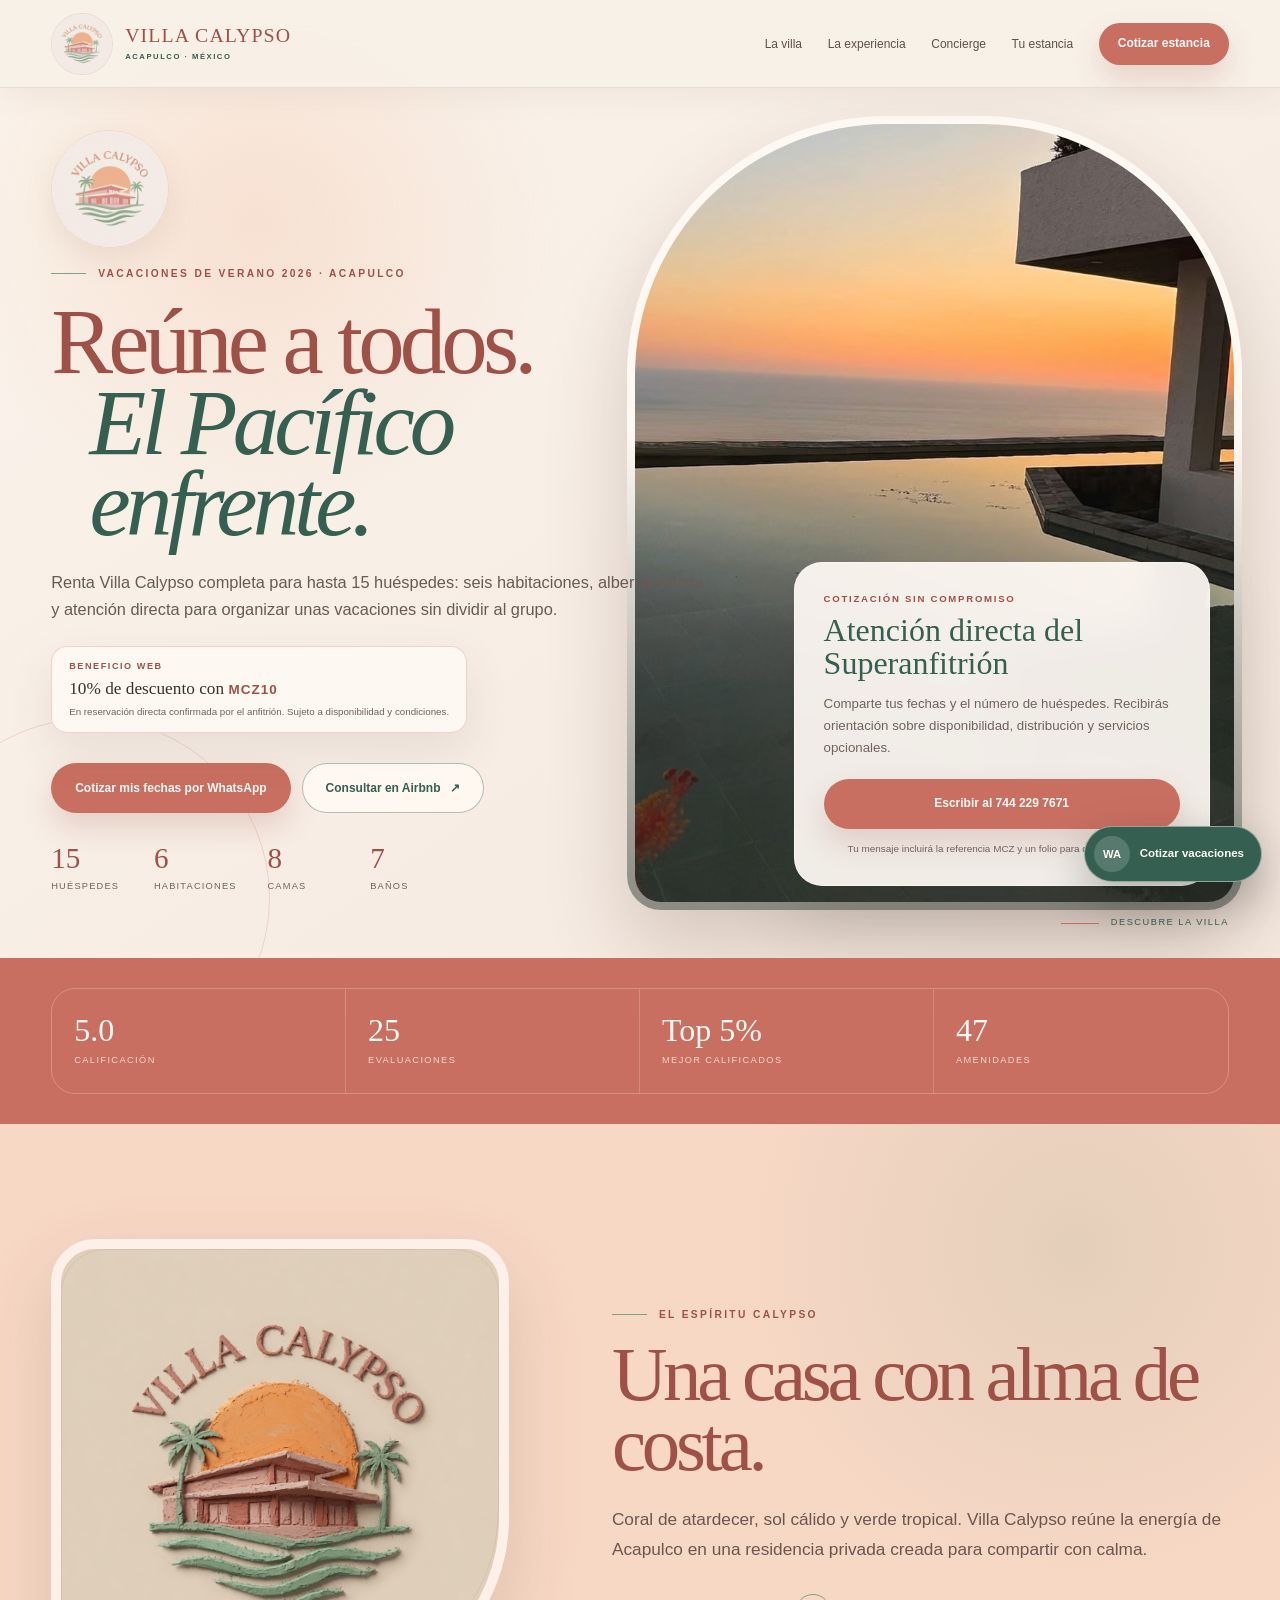
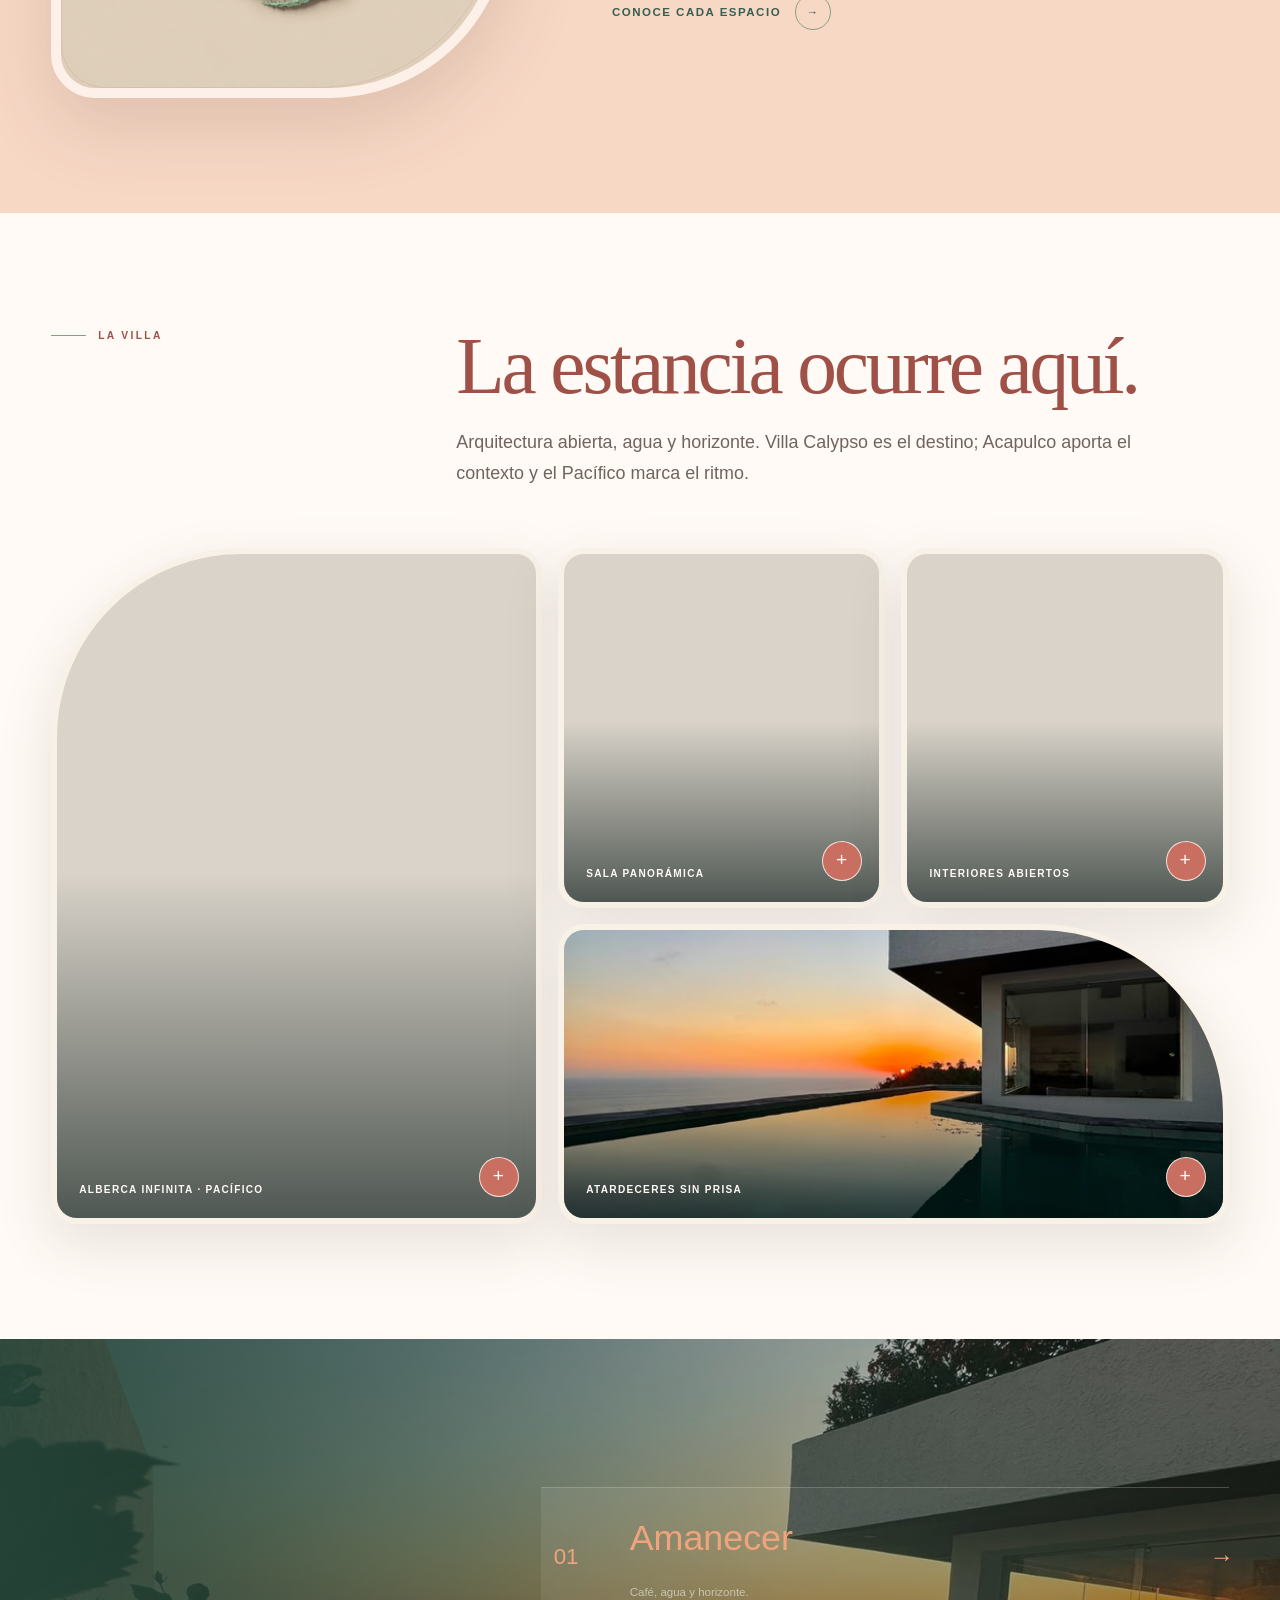
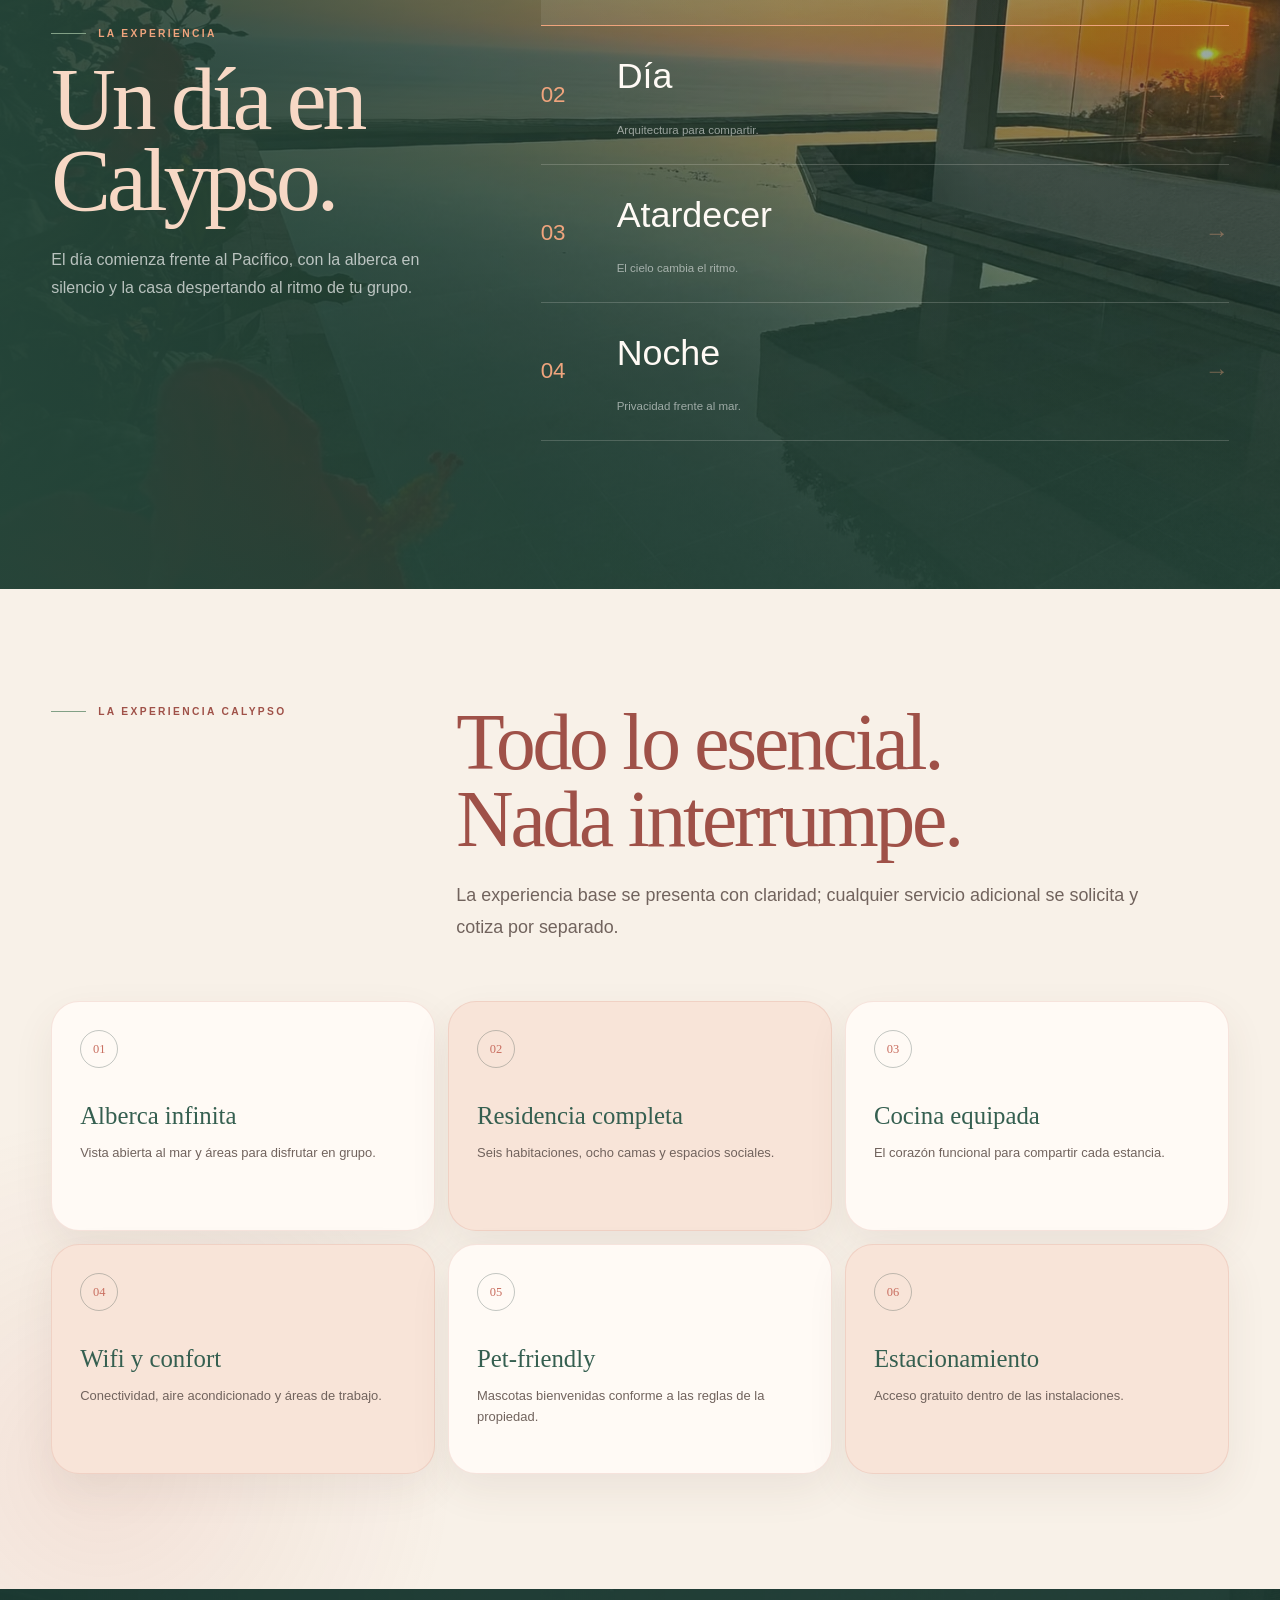
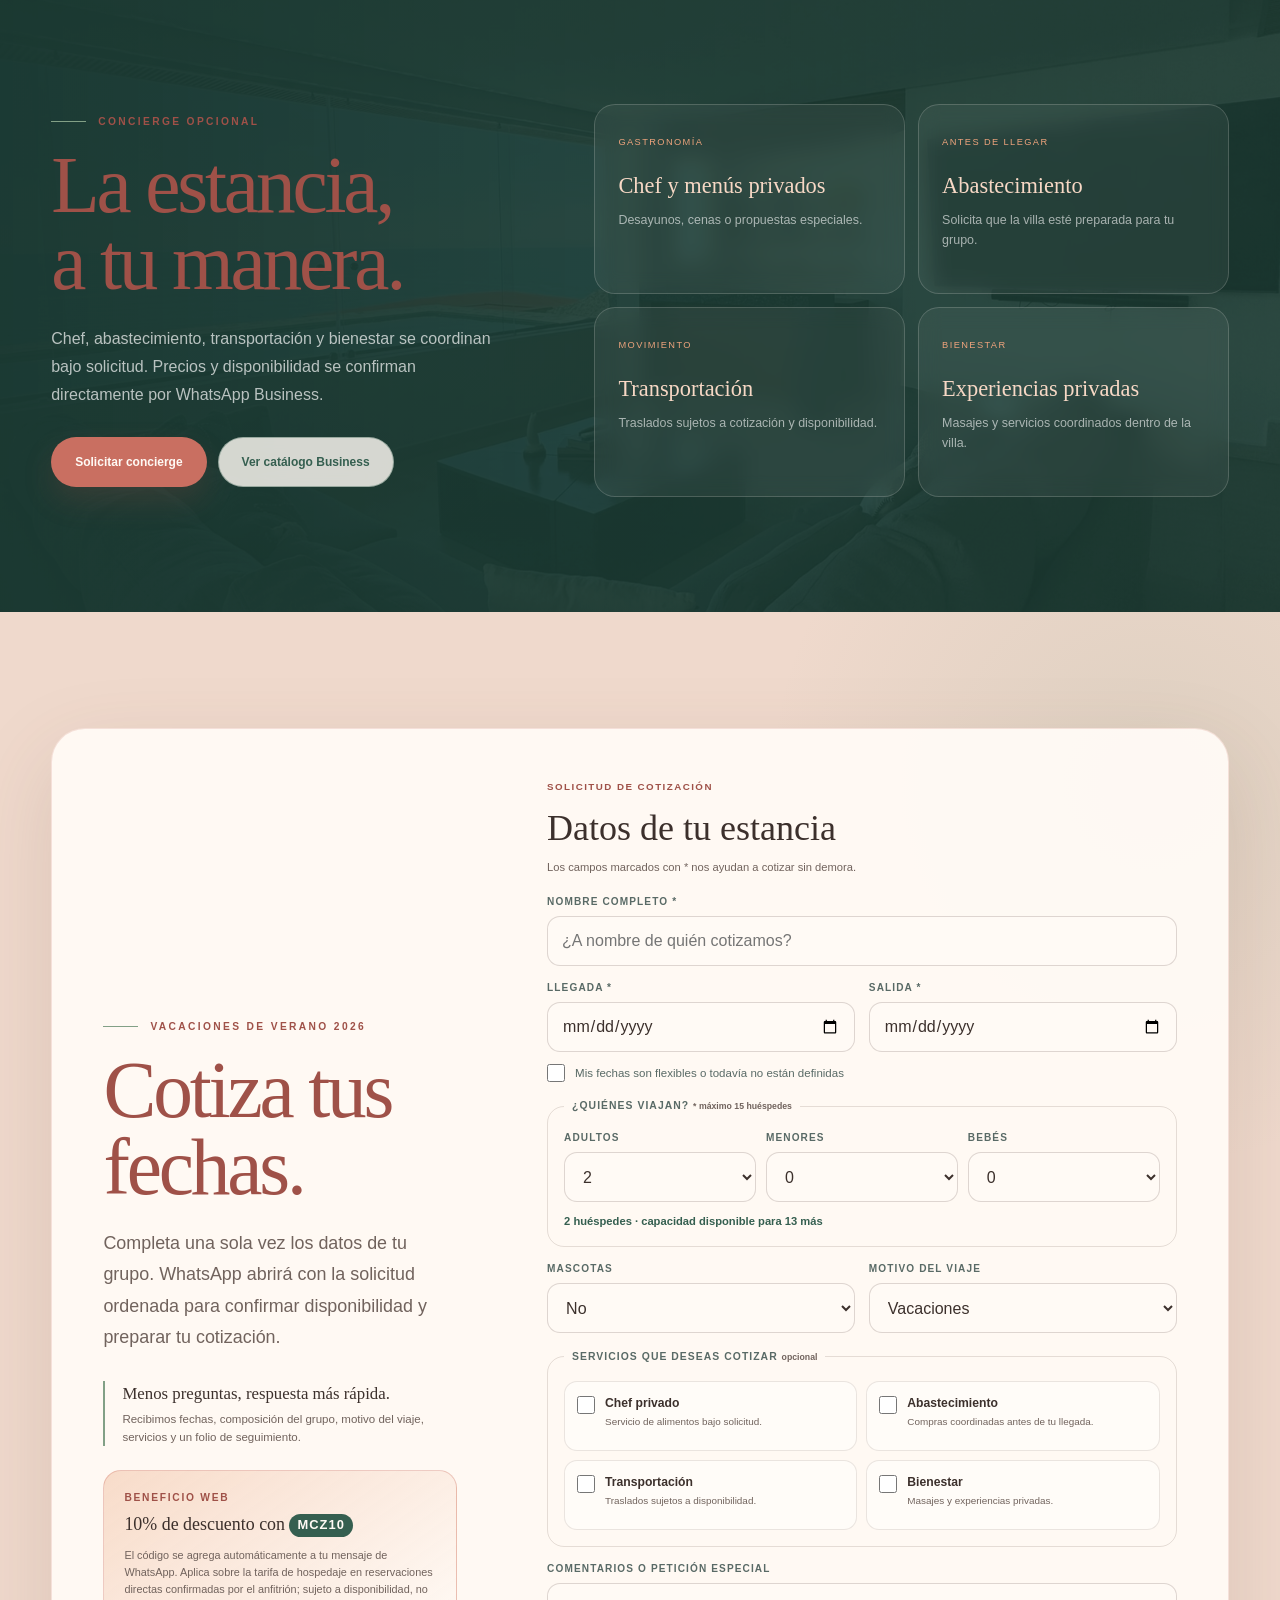
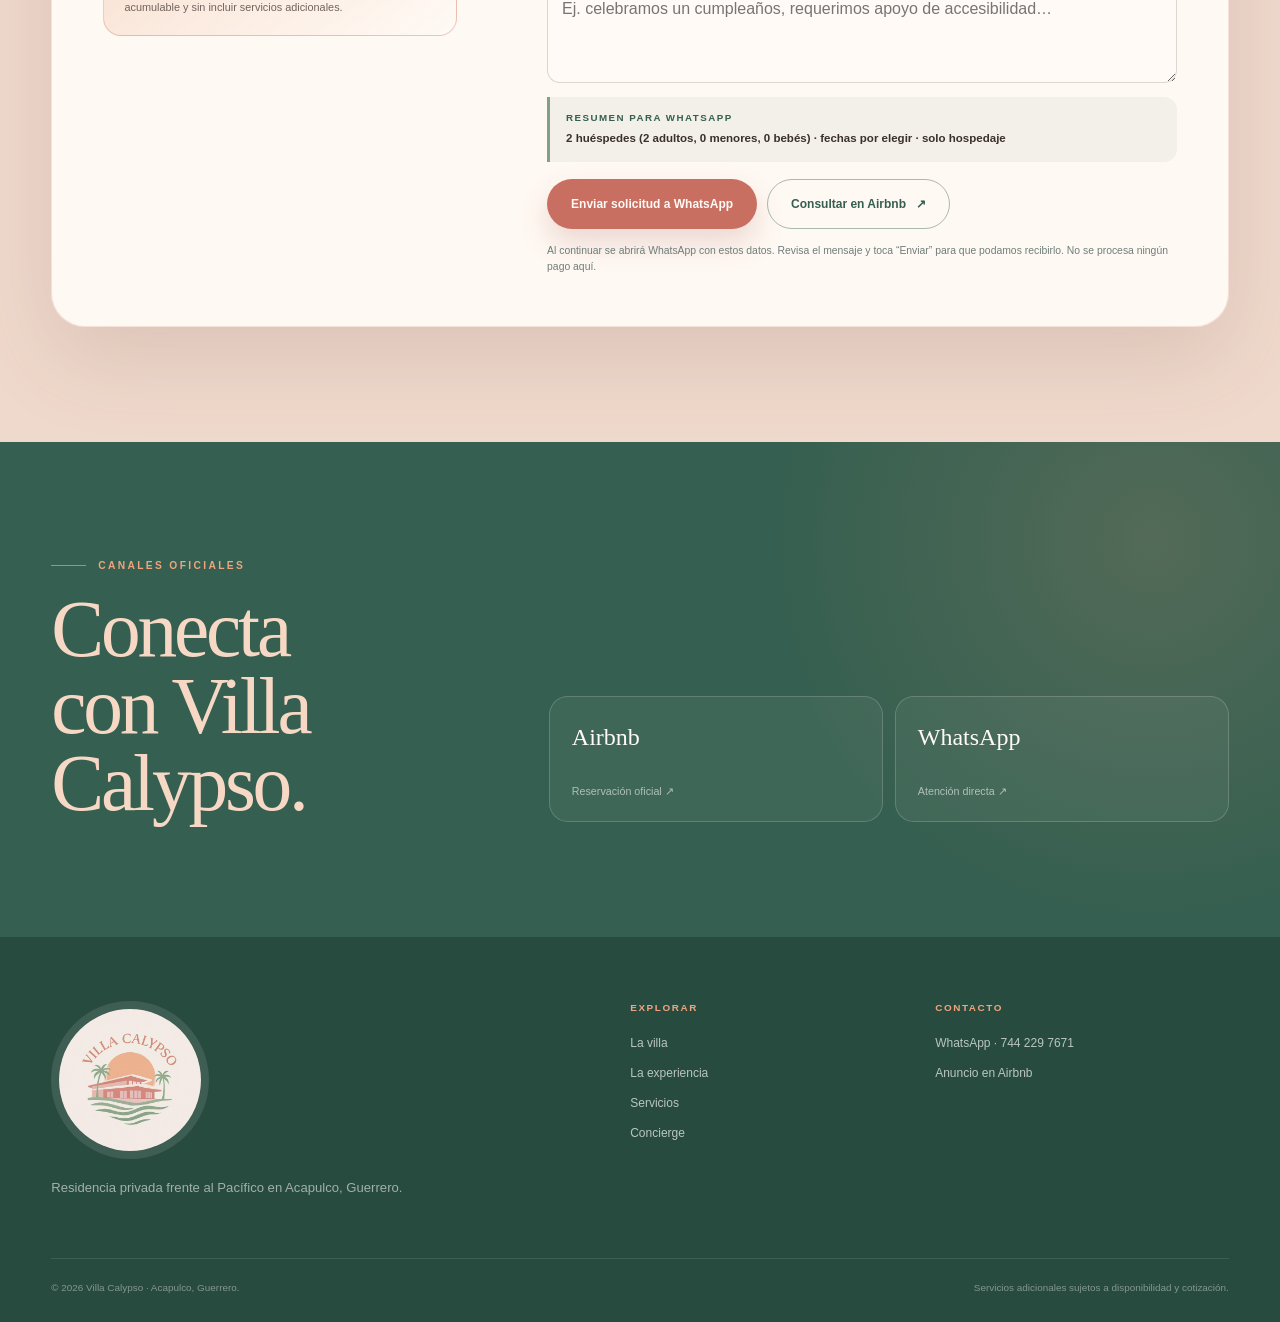
==== commit 15c38ff1: "Agregar cotizador filtrado para WhatsApp" ====
--- a/index.html
+++ b/index.html
@@ -303,10 +303,10 @@
         <div class="booking-card__intro">
           <p class="eyebrow reveal">Vacaciones de verano 2026</p>
           <h2 id="bookingTitle" class="reveal">Cotiza tus fechas.</h2>
-          <p class="section-intro reveal">Envía tu solicitud por WhatsApp para recibir atención directa o consulta el calendario y la reservación dentro de Airbnb.</p>
+          <p class="section-intro reveal">Completa una sola vez los datos de tu grupo. WhatsApp abrirá con la solicitud ordenada para confirmar disponibilidad y preparar tu cotización.</p>
           <div class="channel-note reveal">
-            <strong>Tu solicitud queda identificada.</strong>
-            <span>WhatsApp agrega la campaña, la referencia MCZ, tus fechas y un folio de seguimiento.</span>
+            <strong>Menos preguntas, respuesta más rápida.</strong>
+            <span>Recibimos fechas, composición del grupo, motivo del viaje, servicios y un folio de seguimiento.</span>
           </div>
           <div class="web-benefit reveal" aria-label="Beneficio exclusivo de reservación directa">
             <span class="web-benefit__label">Beneficio web</span>
@@ -315,46 +315,86 @@
           </div>
         </div>
         <form class="booking-form" id="bookingForm" novalidate>
+          <div class="quote-heading field--full">
+            <span>Solicitud de cotización</span>
+            <h3>Datos de tu estancia</h3>
+            <p>Los campos marcados con * nos ayudan a cotizar sin demora.</p>
+          </div>
+          <div class="field field--full">
+            <label for="guestName">Nombre completo *</label>
+            <input id="guestName" name="guestName" type="text" autocomplete="name" maxlength="80" placeholder="¿A nombre de quién cotizamos?" required>
+          </div>
           <div class="field">
-            <label for="checkin">Llegada</label>
-            <input id="checkin" name="checkin" type="date" required>
+            <label for="checkin">Llegada *</label>
+            <input id="checkin" name="checkin" type="date">
           </div>
           <div class="field">
-            <label for="checkout">Salida</label>
-            <input id="checkout" name="checkout" type="date" required>
-          </div>
+            <label for="checkout">Salida *</label>
+            <input id="checkout" name="checkout" type="date">
+          </div>
+          <label class="inline-check field--full" for="flexibleDates">
+            <input id="flexibleDates" name="flexibleDates" type="checkbox">
+            <span>Mis fechas son flexibles o todavía no están definidas</span>
+          </label>
+          <fieldset class="quote-group field--full">
+            <legend>¿Quiénes viajan? <span>* máximo 15 huéspedes</span></legend>
+            <div class="guest-fields">
+              <div class="field">
+                <label for="adults">Adultos</label>
+                <select id="adults" name="adults">
+                  <option value="1">1</option><option value="2" selected>2</option><option value="3">3</option><option value="4">4</option><option value="5">5</option><option value="6">6</option><option value="7">7</option><option value="8">8</option><option value="9">9</option><option value="10">10</option><option value="11">11</option><option value="12">12</option><option value="13">13</option><option value="14">14</option><option value="15">15</option>
+                </select>
+              </div>
+              <div class="field">
+                <label for="children">Menores</label>
+                <select id="children" name="children">
+                  <option value="0" selected>0</option><option value="1">1</option><option value="2">2</option><option value="3">3</option><option value="4">4</option><option value="5">5</option><option value="6">6</option><option value="7">7</option><option value="8">8</option><option value="9">9</option><option value="10">10</option><option value="11">11</option><option value="12">12</option><option value="13">13</option><option value="14">14</option>
+                </select>
+              </div>
+              <div class="field">
+                <label for="infants">Bebés</label>
+                <select id="infants" name="infants">
+                  <option value="0" selected>0</option><option value="1">1</option><option value="2">2</option><option value="3">3</option><option value="4">4</option><option value="5">5</option>
+                </select>
+              </div>
+            </div>
+            <p class="guest-total" id="guestTotal" aria-live="polite">2 huéspedes · capacidad disponible para 13 más</p>
+          </fieldset>
           <div class="field">
-            <label for="guests">Huéspedes</label>
-            <select id="guests" name="guests">
-              <option value="2">2 huéspedes</option><option value="4">4 huéspedes</option><option value="6">6 huéspedes</option><option value="8">8 huéspedes</option><option value="10">10 huéspedes</option><option value="12">12 huéspedes</option><option value="15" selected>15 huéspedes</option>
+            <label for="pets">Mascotas</label>
+            <select id="pets" name="pets">
+              <option value="No" selected>No</option><option value="Sí, 1 mascota">Sí, 1 mascota</option><option value="Sí, 2 mascotas">Sí, 2 mascotas</option><option value="Sí, 3 o más mascotas">Sí, 3 o más</option>
             </select>
           </div>
           <div class="field">
-            <label for="guestName">Nombre</label>
-            <input id="guestName" name="guestName" type="text" autocomplete="name" maxlength="80" placeholder="¿Cómo te llamas?">
-          </div>
-          <div class="field">
-            <label for="occasion">Tipo de estancia</label>
+            <label for="occasion">Motivo del viaje</label>
             <select id="occasion" name="occasion">
               <option>Vacaciones</option><option>Reunión familiar</option><option>Celebración</option><option>Retiro privado</option><option>Otro</option>
             </select>
           </div>
-          <div class="field">
-            <label for="optionalService">Servicio opcional</label>
-            <select id="optionalService" name="optionalService">
-              <option value="Ninguno">Ninguno por ahora</option><option>Chef</option><option>Abastecimiento</option><option>Transportación</option><option>Bienestar</option><option>Otro</option>
-            </select>
-          </div>
+          <fieldset class="quote-group field--full">
+            <legend>Servicios que deseas cotizar <span>opcional</span></legend>
+            <div class="service-options">
+              <label class="check-option"><input type="checkbox" name="services" value="Chef privado"><span><strong>Chef privado</strong><small>Servicio de alimentos bajo solicitud.</small></span></label>
+              <label class="check-option"><input type="checkbox" name="services" value="Abastecimiento previo"><span><strong>Abastecimiento</strong><small>Compras coordinadas antes de tu llegada.</small></span></label>
+              <label class="check-option"><input type="checkbox" name="services" value="Transportación"><span><strong>Transportación</strong><small>Traslados sujetos a disponibilidad.</small></span></label>
+              <label class="check-option"><input type="checkbox" name="services" value="Masajes o bienestar"><span><strong>Bienestar</strong><small>Masajes y experiencias privadas.</small></span></label>
+            </div>
+          </fieldset>
           <div class="field field--full">
-            <label for="message">Mensaje</label>
-            <textarea id="message" name="message" rows="3" maxlength="500" placeholder="Cuéntanos lo esencial de tu estancia"></textarea>
+            <label for="message">Comentarios o petición especial</label>
+            <textarea id="message" name="message" rows="3" maxlength="500" placeholder="Ej. celebramos un cumpleaños, requerimos apoyo de accesibilidad…"></textarea>
+          </div>
+          <div class="quote-summary field--full" id="quoteSummary" aria-live="polite">
+            <span>Resumen para WhatsApp</span>
+            <strong>2 huéspedes · fechas por elegir · solo hospedaje</strong>
           </div>
           <p class="form-status field--full" id="formStatus" role="alert" aria-live="polite"></p>
           <div class="booking-actions field--full">
-            <button class="button button--gold" type="button" id="bookingWhatsApp">Cotizar por WhatsApp</button>
+            <button class="button button--gold" type="submit" id="bookingWhatsApp">Enviar solicitud a WhatsApp</button>
             <button class="button button--dark-outline" type="button" id="bookingAirbnb">Consultar en Airbnb <span aria-hidden="true">↗</span></button>
           </div>
-          <p class="form-note field--full">No se procesa ningún pago aquí. La reservación sólo se confirma dentro de Airbnb o por el canal que indique el anfitrión.</p>
+          <p class="form-note field--full">Al continuar se abrirá WhatsApp con estos datos. Revisa el mensaje y toca “Enviar” para que podamos recibirlo. No se procesa ningún pago aquí.</p>
         </form>
       </div>
     </section>
--- a/assets/css/site.css
+++ b/assets/css/site.css
@@ -1106,6 +1106,33 @@
   gap: 14px;
 }
 
+.quote-heading {
+  padding-bottom: 4px;
+}
+
+.quote-heading > span,
+.quote-summary > span {
+  display: block;
+  color: var(--coral-dark, #a95146);
+  font-size: 0.61rem;
+  font-weight: 800;
+  letter-spacing: 0.15em;
+  text-transform: uppercase;
+}
+
+.quote-heading h3 {
+  margin: 7px 0 4px;
+  font-family: Georgia, "Times New Roman", serif;
+  font-size: clamp(1.7rem, 3vw, 2.25rem);
+  font-weight: 400;
+}
+
+.quote-heading p {
+  margin: 0;
+  color: var(--muted);
+  font-size: 0.7rem;
+}
+
 .field {
   display: flex;
   flex-direction: column;
@@ -1114,6 +1141,113 @@
 
 .field--full {
   grid-column: 1 / -1;
+}
+
+.inline-check {
+  display: flex;
+  align-items: center;
+  gap: 10px;
+  margin-top: -2px;
+  color: #596a66;
+  cursor: pointer;
+  font-size: 0.72rem;
+  line-height: 1.4;
+}
+
+.inline-check input,
+.check-option input {
+  width: 18px;
+  height: 18px;
+  margin: 0;
+  accent-color: var(--coral, #c96f61);
+  flex: 0 0 auto;
+}
+
+.quote-group {
+  min-width: 0;
+  margin: 2px 0 0;
+  padding: 16px;
+  border: 1px solid rgba(92, 68, 60, 0.16);
+  border-radius: 17px;
+}
+
+.quote-group legend {
+  padding: 0 8px;
+  color: #596a66;
+  font-size: 0.65rem;
+  font-weight: 800;
+  letter-spacing: 0.1em;
+  text-transform: uppercase;
+}
+
+.quote-group legend span {
+  color: var(--muted);
+  font-size: 0.84em;
+  font-weight: 600;
+  letter-spacing: 0;
+  text-transform: none;
+}
+
+.guest-fields {
+  display: grid;
+  grid-template-columns: repeat(3, 1fr);
+  gap: 10px;
+}
+
+.guest-total {
+  margin: 11px 0 0;
+  color: var(--sage-dark, #355f50);
+  font-size: 0.7rem;
+  font-weight: 700;
+}
+
+.guest-total.is-over-limit {
+  color: #8f2f28;
+}
+
+.service-options {
+  display: grid;
+  grid-template-columns: 1fr 1fr;
+  gap: 9px;
+}
+
+.check-option {
+  display: flex;
+  align-items: flex-start;
+  gap: 10px;
+  min-height: 70px;
+  padding: 12px;
+  border: 1px solid rgba(92, 68, 60, 0.13);
+  border-radius: 13px;
+  background: rgba(255, 255, 255, 0.44);
+  cursor: pointer;
+  transition: border-color 0.2s ease, background 0.2s ease;
+}
+
+.check-option:has(input:checked) {
+  border-color: var(--coral, #c96f61);
+  background: rgba(239, 164, 125, 0.13);
+}
+
+.check-option input {
+  margin-top: 2px;
+}
+
+.check-option strong,
+.check-option small {
+  display: block;
+}
+
+.check-option strong {
+  color: var(--ink);
+  font-size: 0.76rem;
+}
+
+.check-option small {
+  margin-top: 3px;
+  color: var(--muted);
+  font-size: 0.62rem;
+  line-height: 1.35;
 }
 
 .field label {
@@ -1163,6 +1297,25 @@
 .field [aria-invalid="true"] {
   border-color: #a4372e;
   background: #fff8f7;
+}
+
+.quote-summary {
+  padding: 14px 16px;
+  border-left: 3px solid var(--sage, #82a086);
+  border-radius: 0 13px 13px 0;
+  background: rgba(130, 160, 134, 0.1);
+}
+
+.quote-summary > span {
+  color: var(--sage-dark, #355f50);
+}
+
+.quote-summary strong {
+  display: block;
+  margin-top: 5px;
+  color: var(--ink);
+  font-size: 0.72rem;
+  line-height: 1.5;
 }
 
 .form-status {
@@ -1593,6 +1746,8 @@
   .concierge-list,
   .booking-form,
   .social-links { grid-template-columns: 1fr; }
+  .guest-fields,
+  .service-options { grid-template-columns: 1fr; }
   .service-card { min-height: 205px; }
   .booking-card { width: calc(100% - 24px); padding: 28px 18px; border-radius: 24px; }
   .field--full { grid-column: auto; }
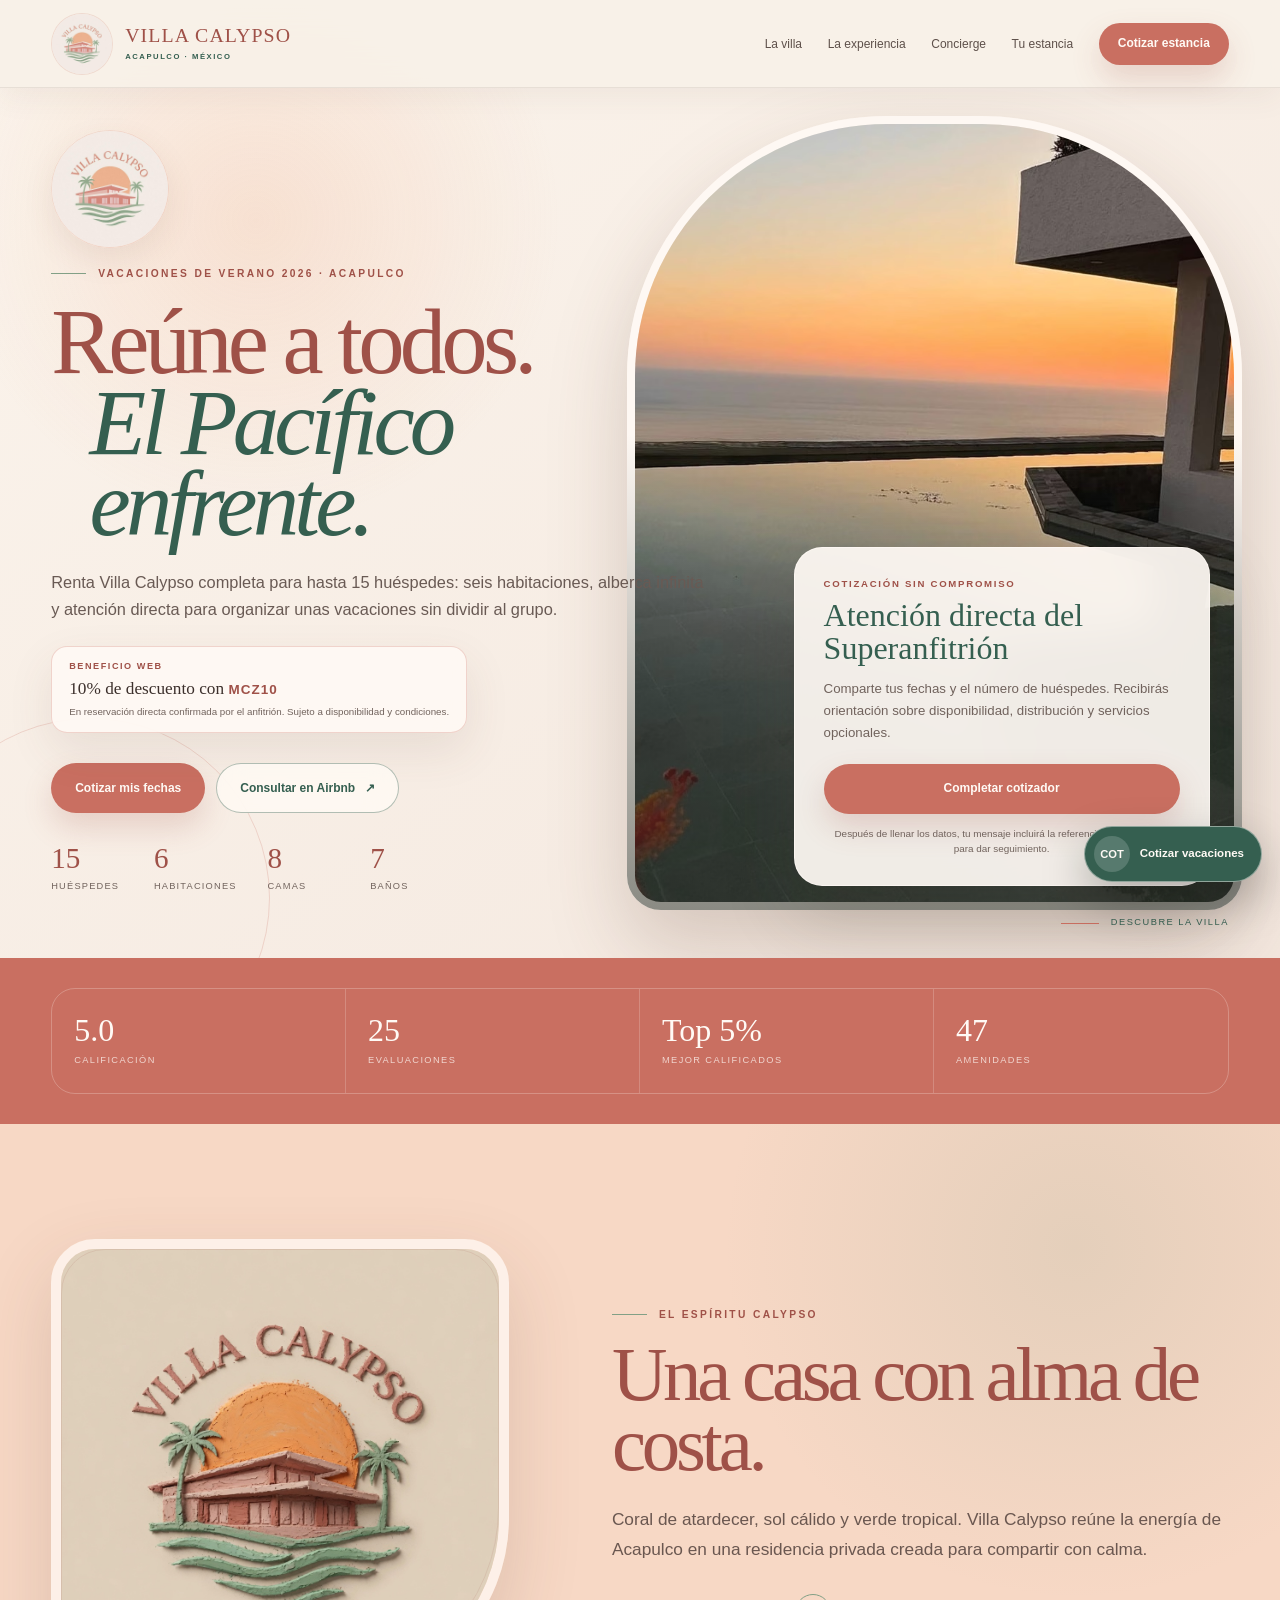
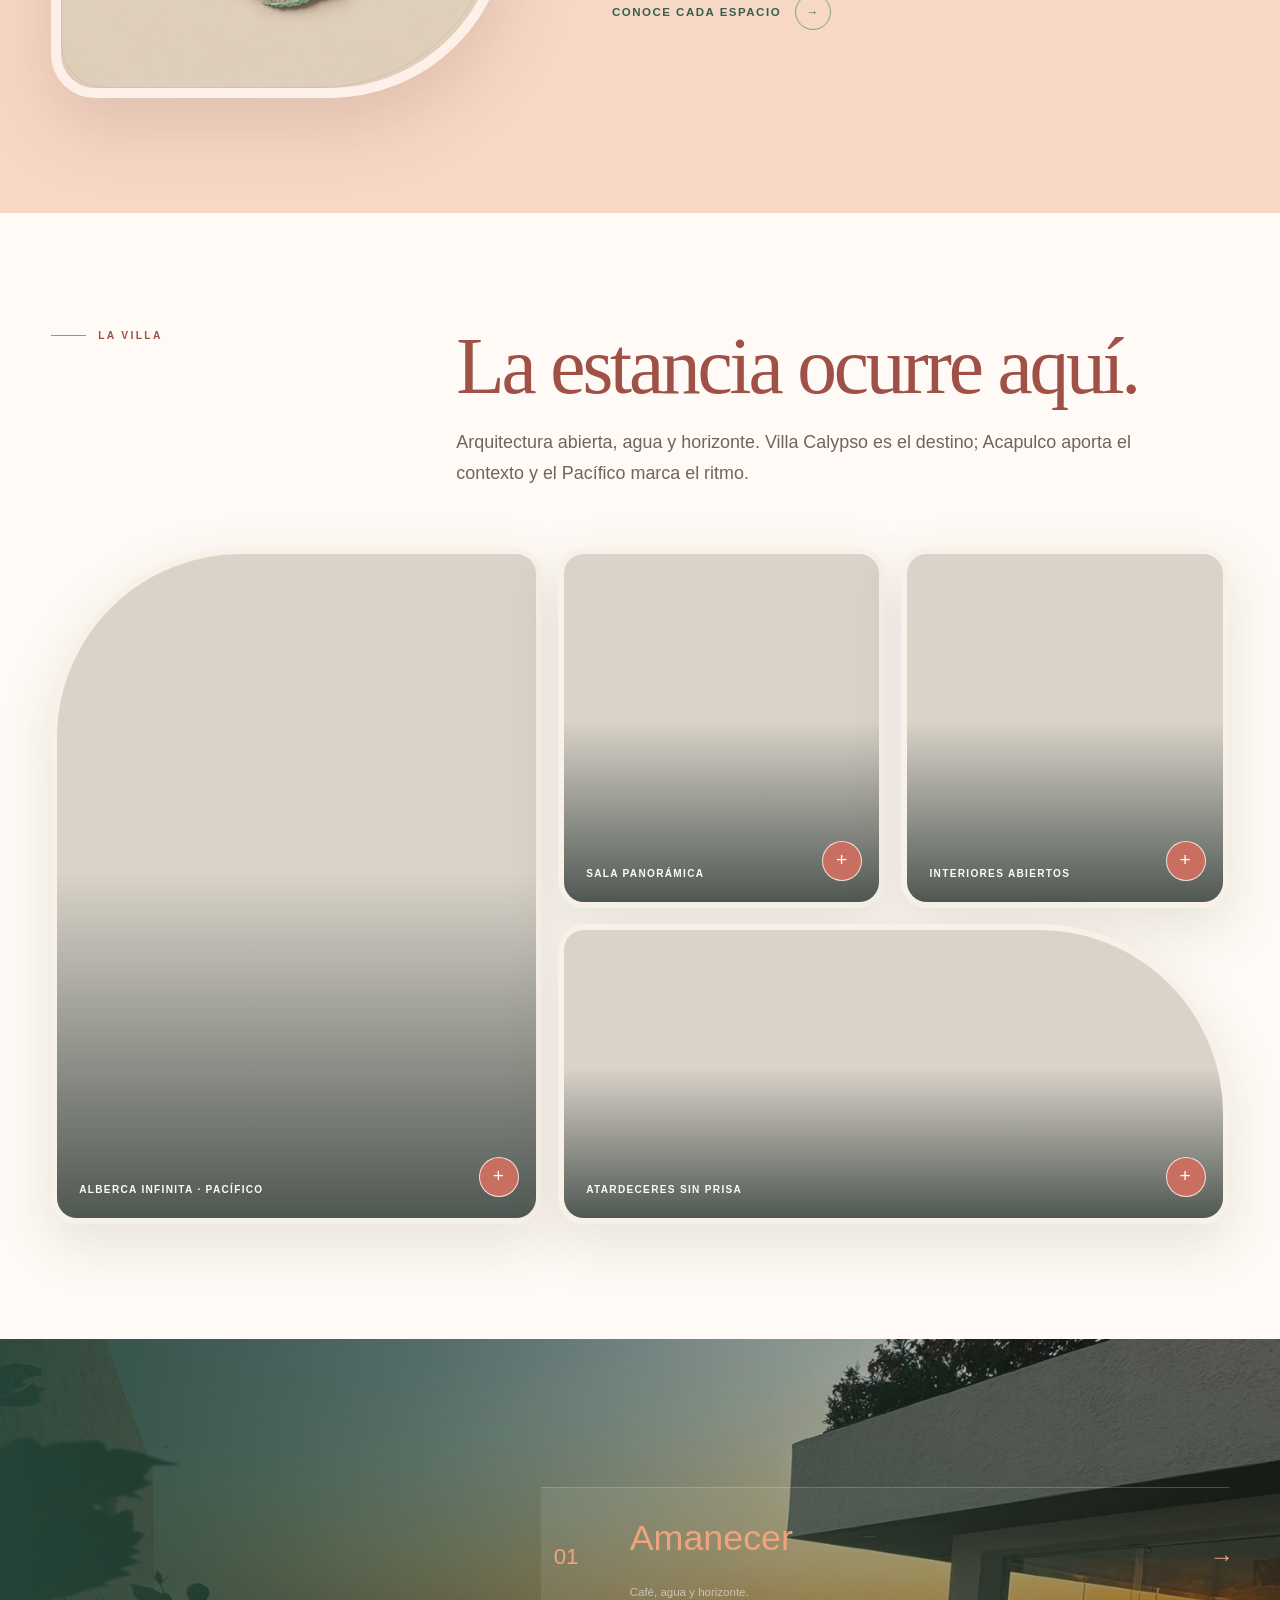
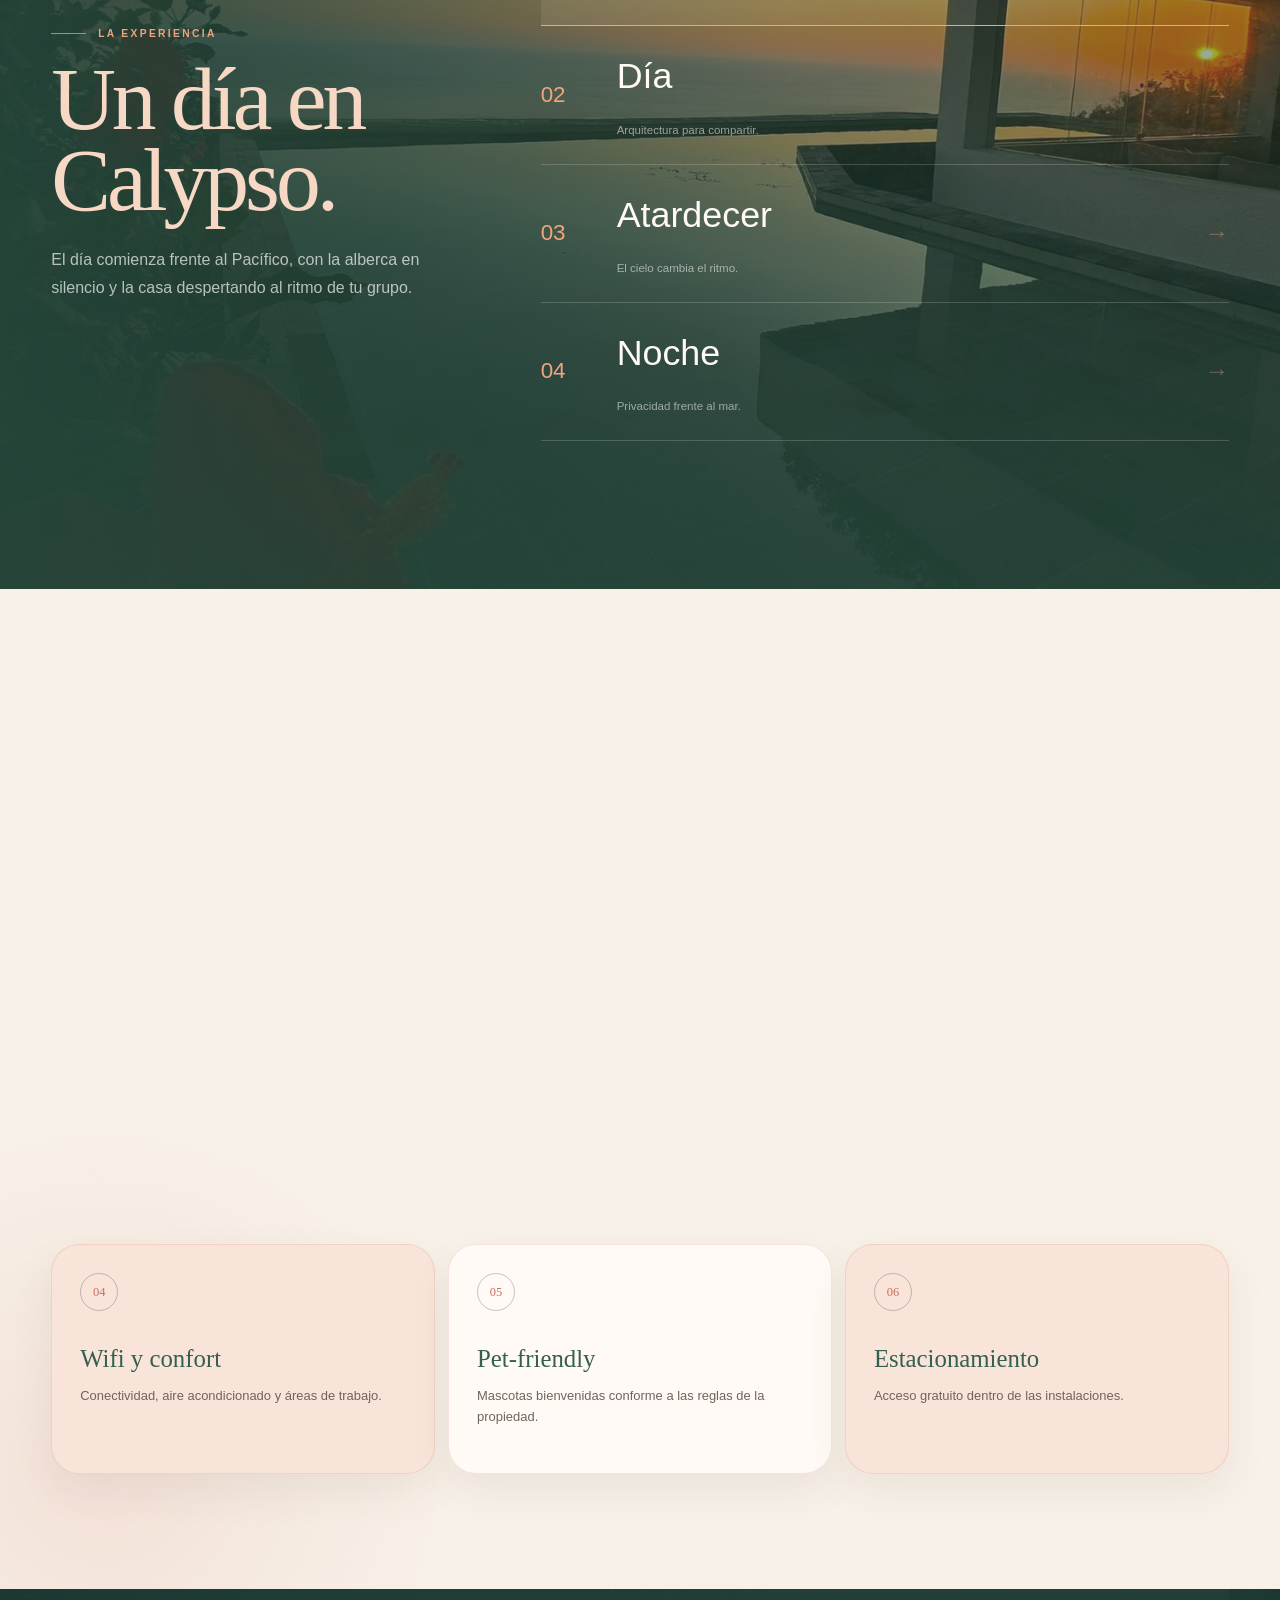
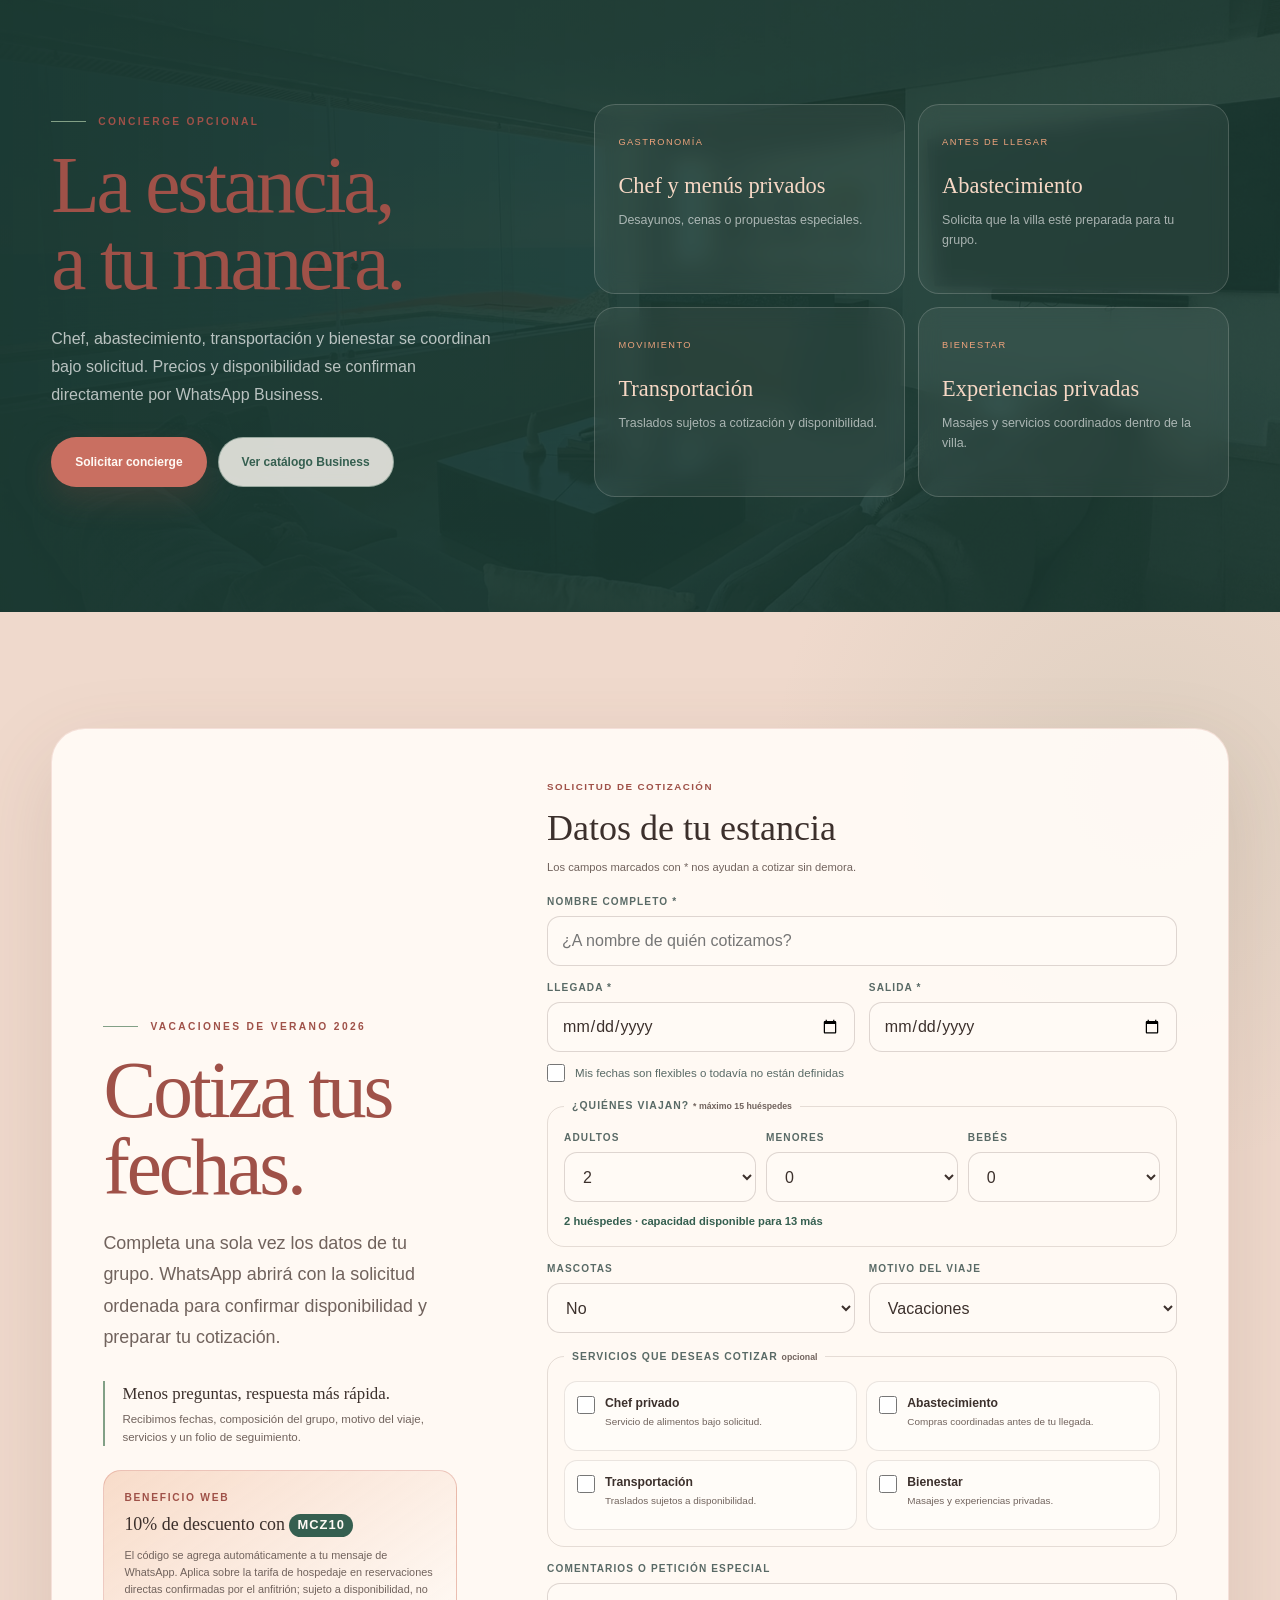
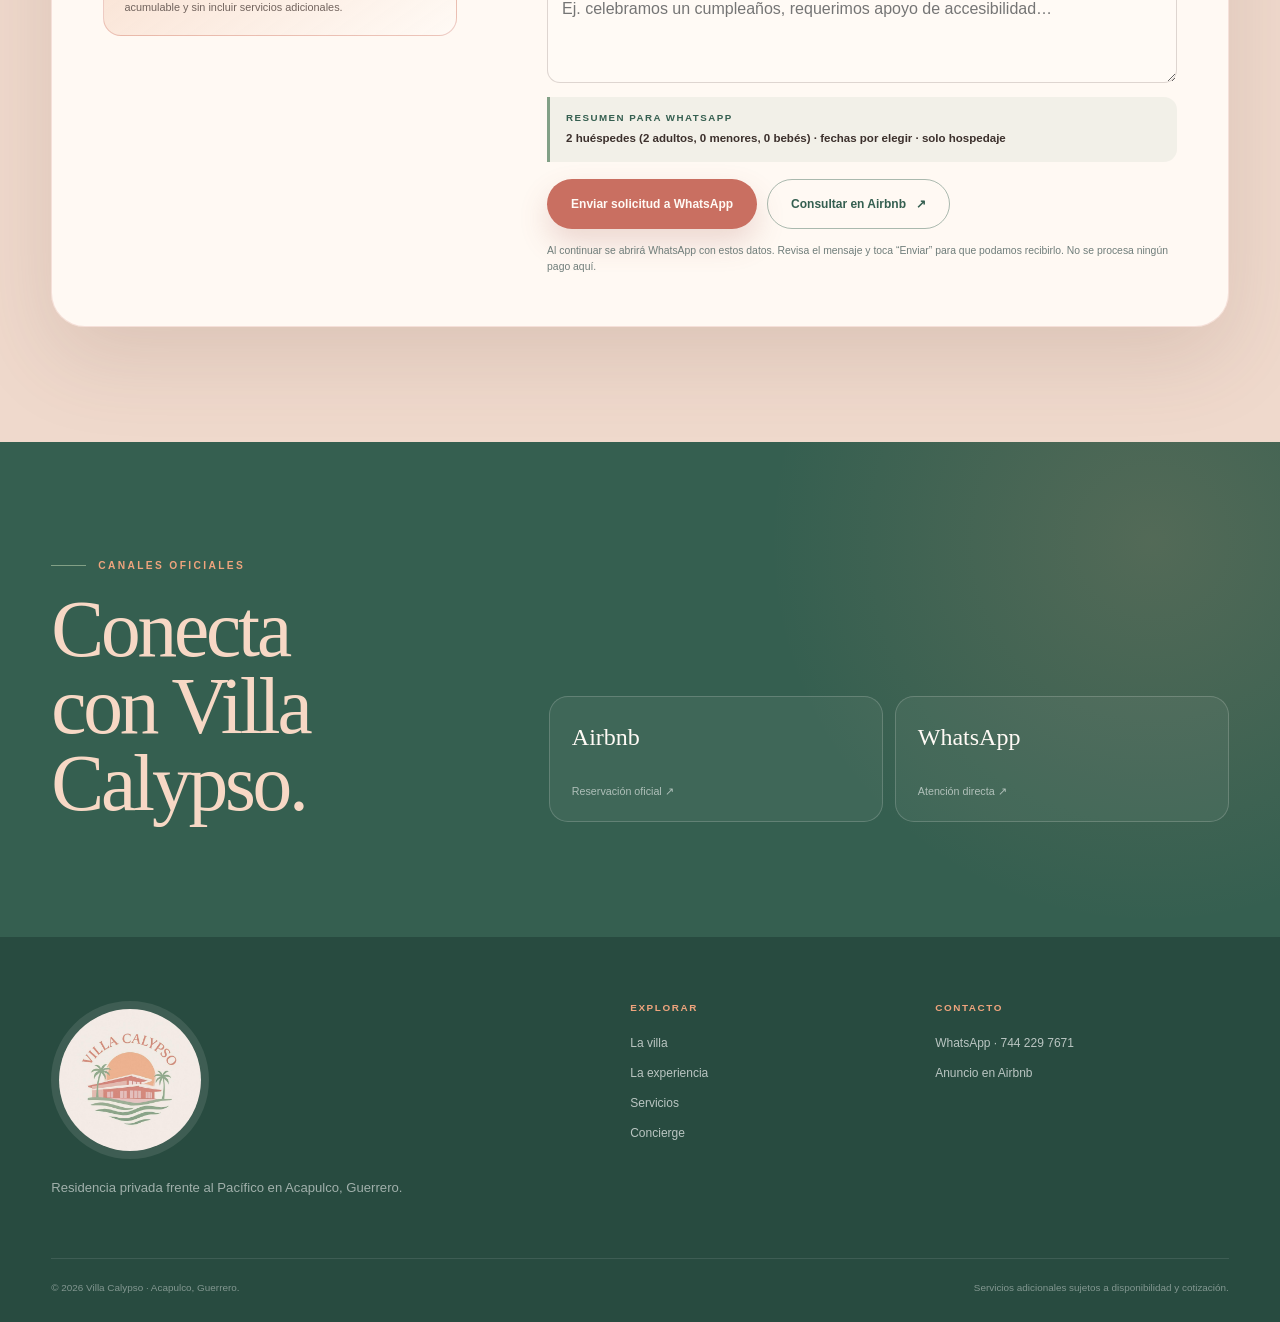
==== commit ba10659c: "Dirigir cotizaciones al formulario" ====
--- a/index.html
+++ b/index.html
@@ -78,7 +78,7 @@
       <a href="#experiencia">La experiencia</a>
       <a href="#concierge">Concierge</a>
       <a href="#estancia">Tu estancia</a>
-      <a class="button button--gold button--compact js-whatsapp" data-intent="cotizar vacaciones en Villa Calypso" href="https://wa.me/527442297671" target="_blank" rel="noopener noreferrer">Cotizar estancia</a>
+      <a class="button button--gold button--compact js-quote" href="#estancia">Cotizar estancia</a>
     </nav>
     <button class="menu-button" id="menuOpen" type="button" aria-expanded="false" aria-controls="mobileMenu" aria-label="Abrir menú">
       <span></span><span></span>
@@ -100,7 +100,7 @@
         <a href="#concierge">Concierge opcional</a>
         <a href="#estancia">Consultar estancia</a>
       </nav>
-      <a class="button button--gold js-whatsapp" data-intent="cotizar vacaciones en Villa Calypso" href="https://wa.me/527442297671" target="_blank" rel="noopener noreferrer">Cotizar por WhatsApp</a>
+      <a class="button button--gold js-quote" href="#estancia">Completar cotizador</a>
       <a class="button button--outline js-airbnb" href="https://www.airbnb.mx/rooms/1324968381846668643" target="_blank" rel="noopener noreferrer">Consultar en Airbnb</a>
     </aside>
   </div>
@@ -127,7 +127,7 @@
             <small>En reservación directa confirmada por el anfitrión. Sujeto a disponibilidad y condiciones.</small>
           </div>
           <div class="button-row">
-            <a class="button button--gold js-whatsapp" data-intent="cotizar mis fechas de vacaciones" href="https://wa.me/527442297671" target="_blank" rel="noopener noreferrer">Cotizar mis fechas por WhatsApp</a>
+            <a class="button button--gold js-quote" href="#estancia">Cotizar mis fechas</a>
             <a class="button button--glass js-airbnb" href="https://www.airbnb.mx/rooms/1324968381846668643" target="_blank" rel="noopener noreferrer">Consultar en Airbnb <span aria-hidden="true">↗</span></a>
           </div>
           <dl class="hero-facts" aria-label="Capacidad de Villa Calypso">
@@ -141,8 +141,8 @@
           <p class="host-card__kicker">Cotización sin compromiso</p>
           <h2>Atención directa del Superanfitrión</h2>
           <p>Comparte tus fechas y el número de huéspedes. Recibirás orientación sobre disponibilidad, distribución y servicios opcionales.</p>
-          <a class="button button--gold js-whatsapp" data-intent="recibir una cotización de vacaciones" href="https://wa.me/527442297671" target="_blank" rel="noopener noreferrer">Escribir al 744 229 7671</a>
-          <small>Tu mensaje incluirá la referencia MCZ y un folio para dar seguimiento.</small>
+          <a class="button button--gold js-quote" href="#estancia">Completar cotizador</a>
+          <small>Después de llenar los datos, tu mensaje incluirá la referencia MCZ y un folio para dar seguimiento.</small>
         </aside>
       </div>
       <div class="hero__scroll" aria-hidden="true"><span></span>Descubre la villa</div>
@@ -438,8 +438,8 @@
     </div>
   </footer>
 
-  <a class="whatsapp-float js-whatsapp" data-intent="cotizar mis vacaciones desde el sitio web" href="https://wa.me/527442297671" target="_blank" rel="noopener noreferrer" aria-label="Cotizar Villa Calypso por WhatsApp">
-    <span aria-hidden="true">WA</span><strong>Cotizar vacaciones</strong>
+  <a class="whatsapp-float js-quote" href="#estancia" aria-label="Ir al cotizador de Villa Calypso">
+    <span aria-hidden="true">COT</span><strong>Cotizar vacaciones</strong>
   </a>
 
   <div class="lightbox" id="lightbox" role="dialog" aria-modal="true" aria-labelledby="lightboxTitle" hidden>
--- a/assets/css/site.css
+++ b/assets/css/site.css
@@ -1013,6 +1013,7 @@
 
 .booking-section {
   background: var(--sand);
+  scroll-margin-top: 84px;
 }
 
 .booking-card {
